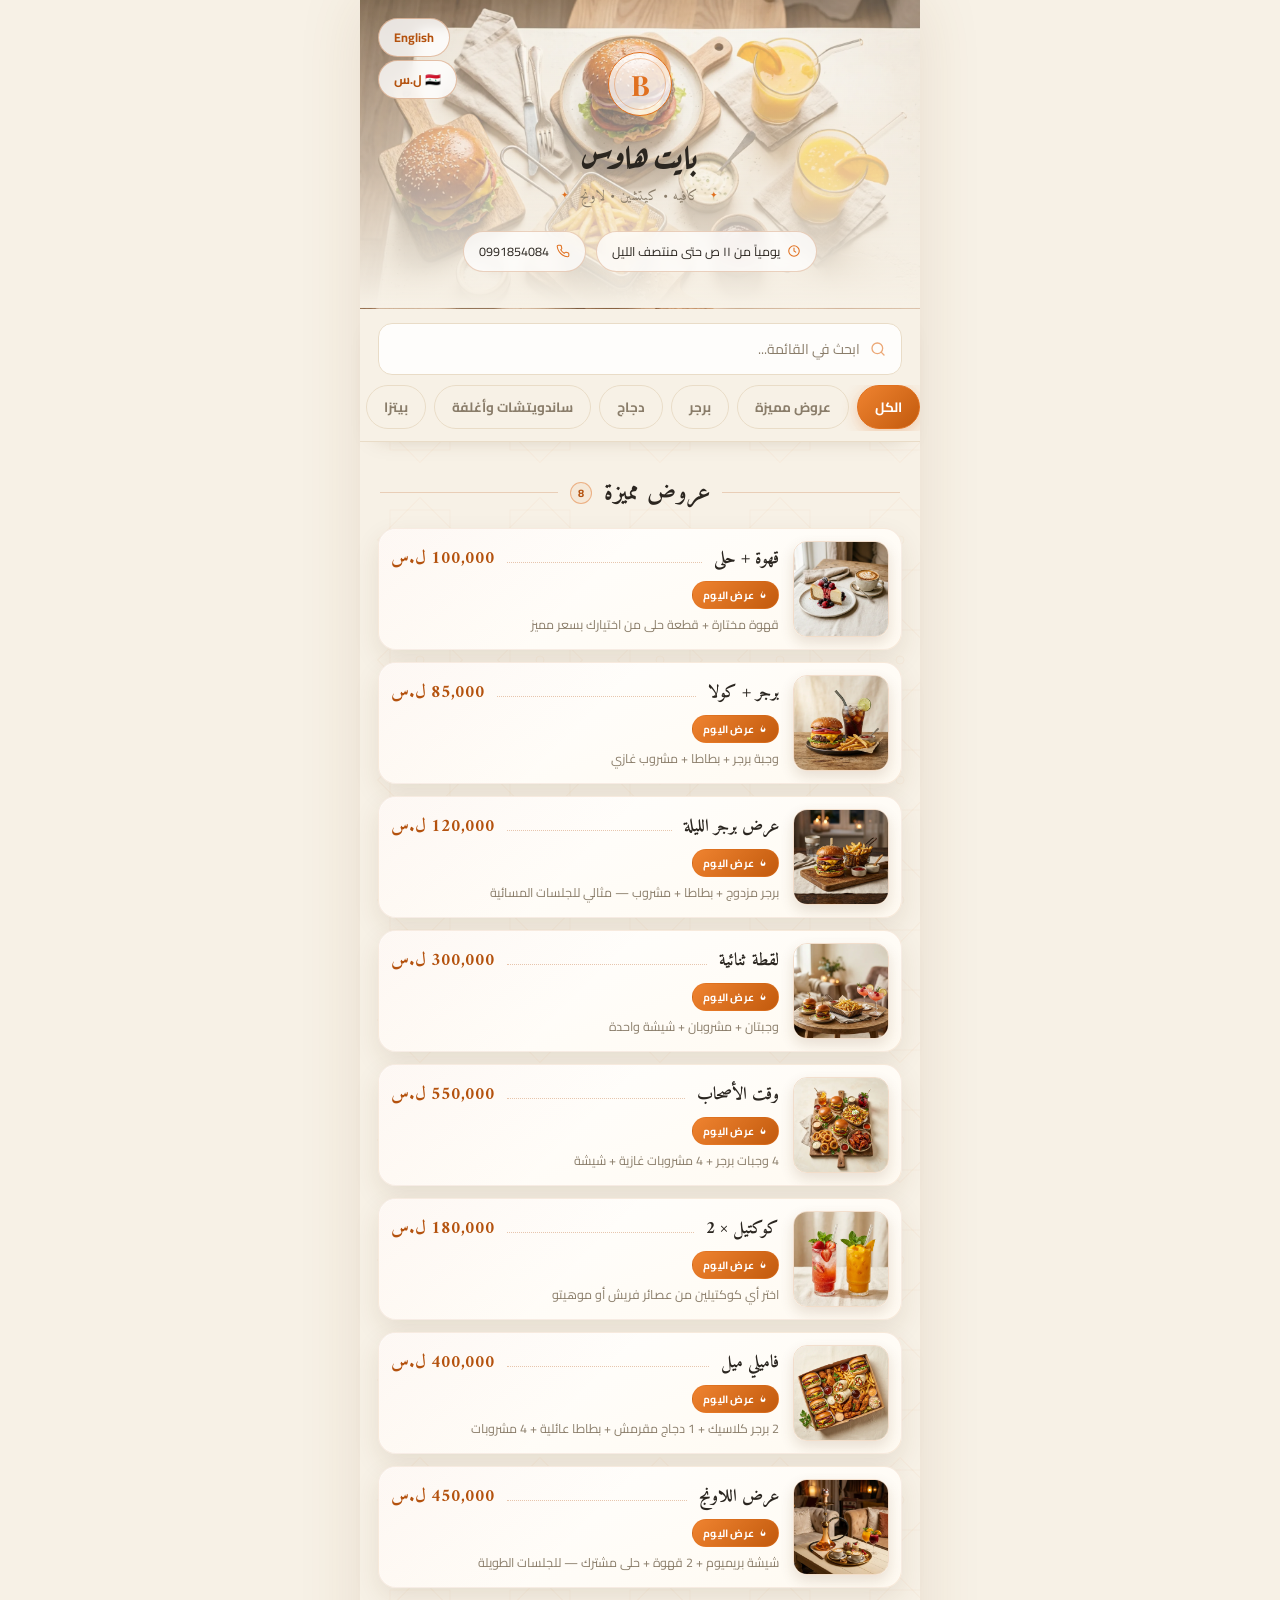
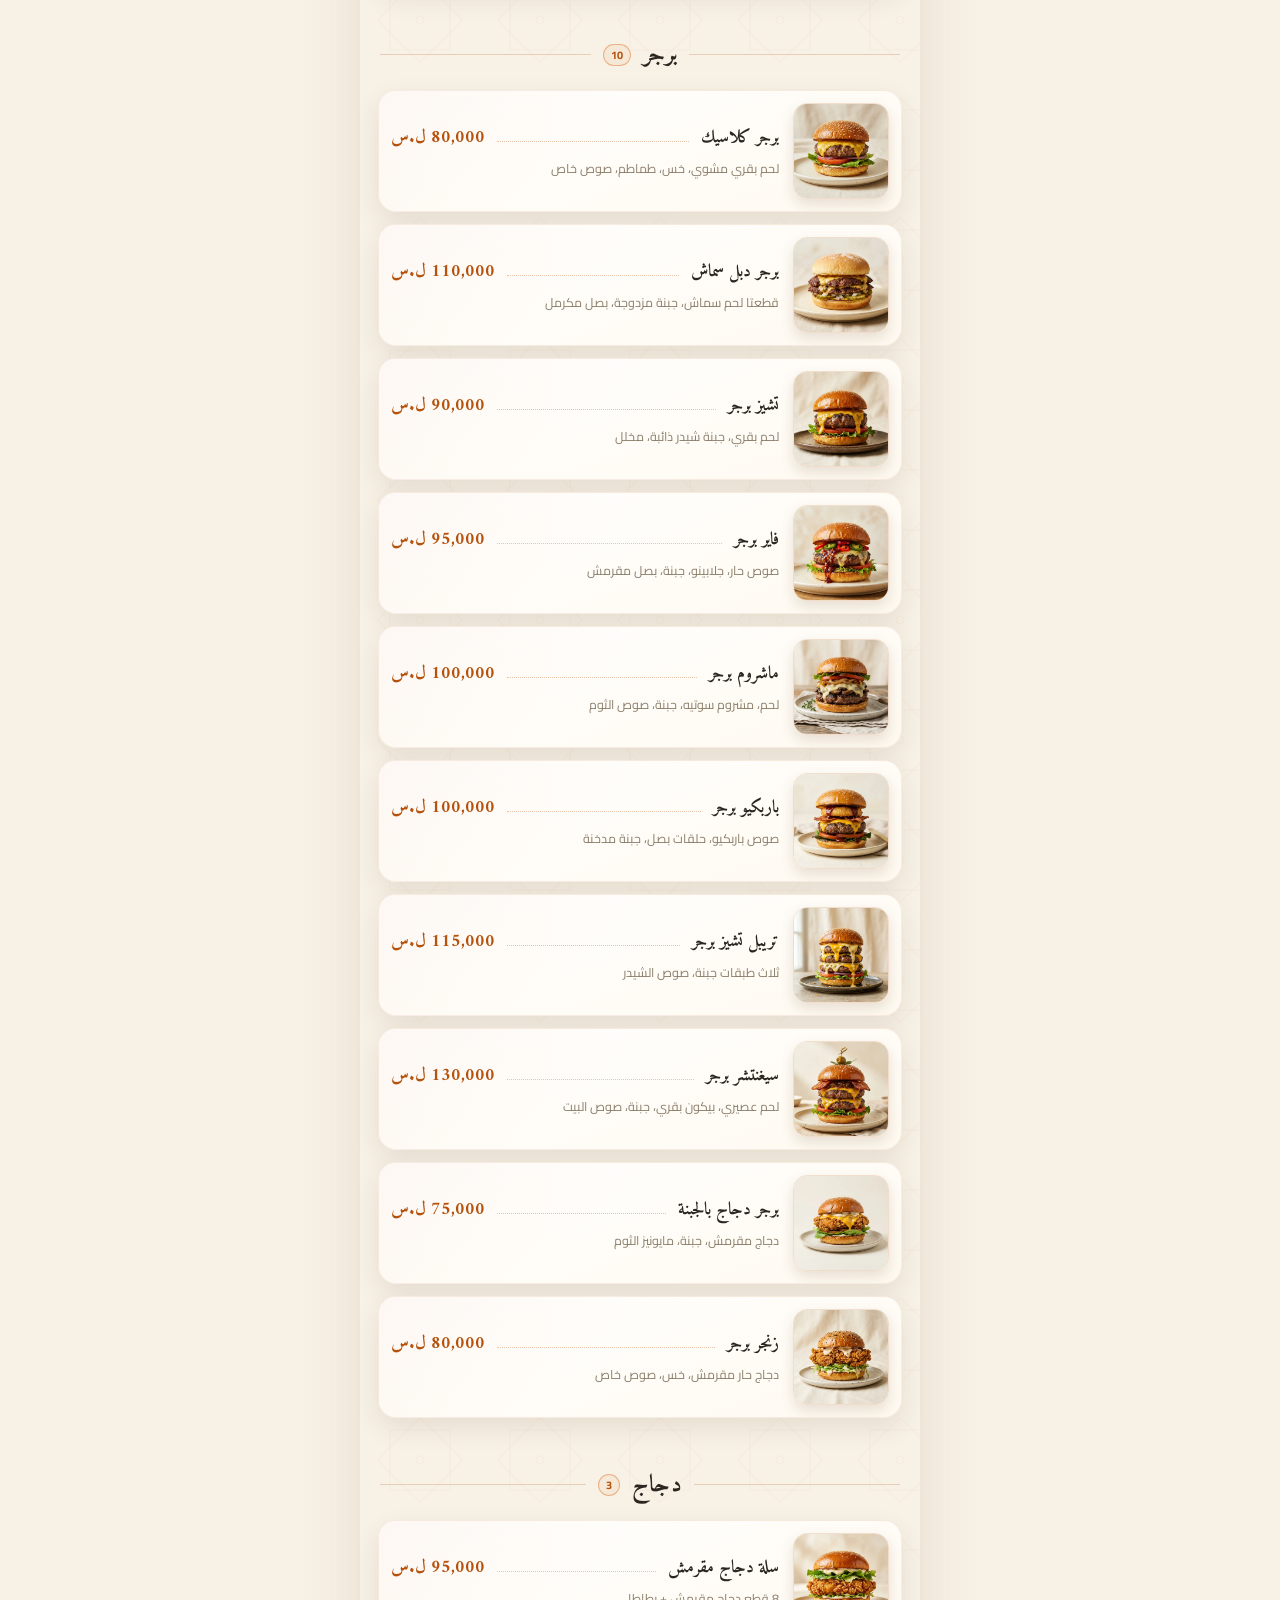
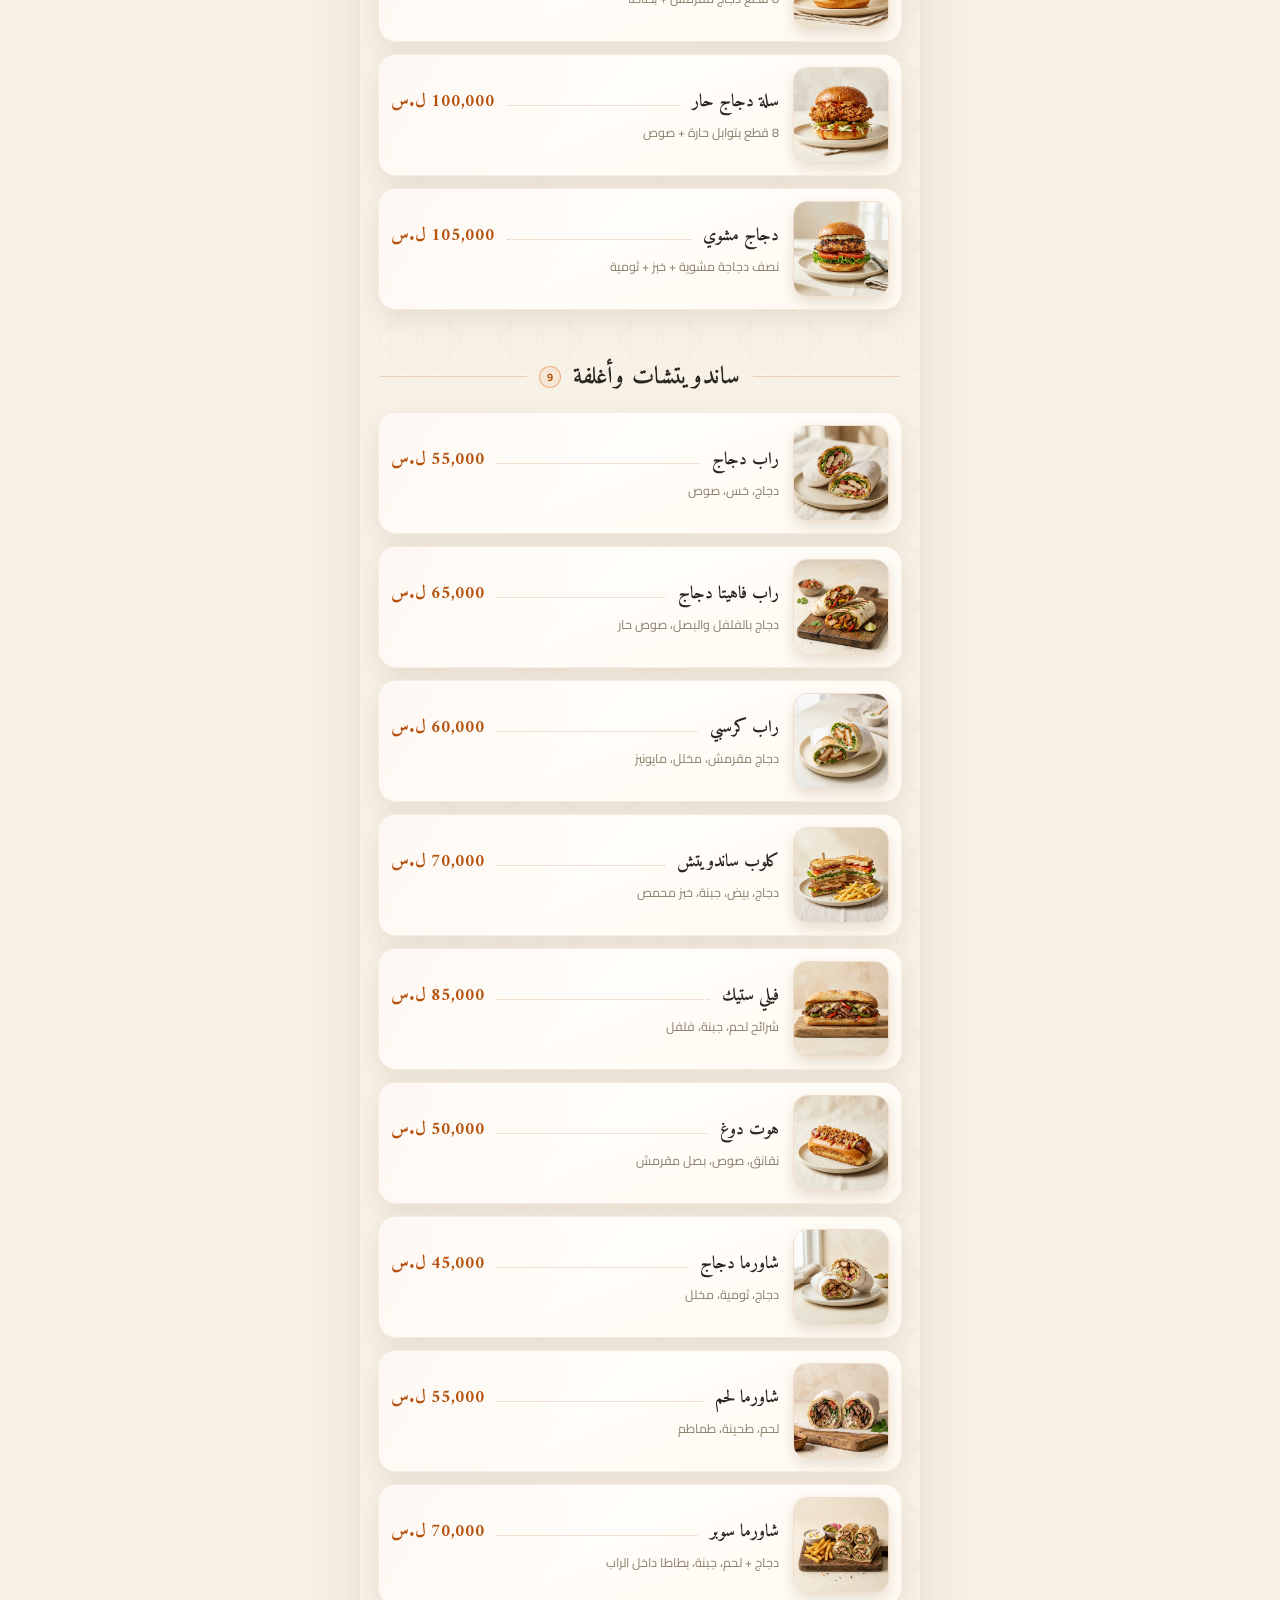
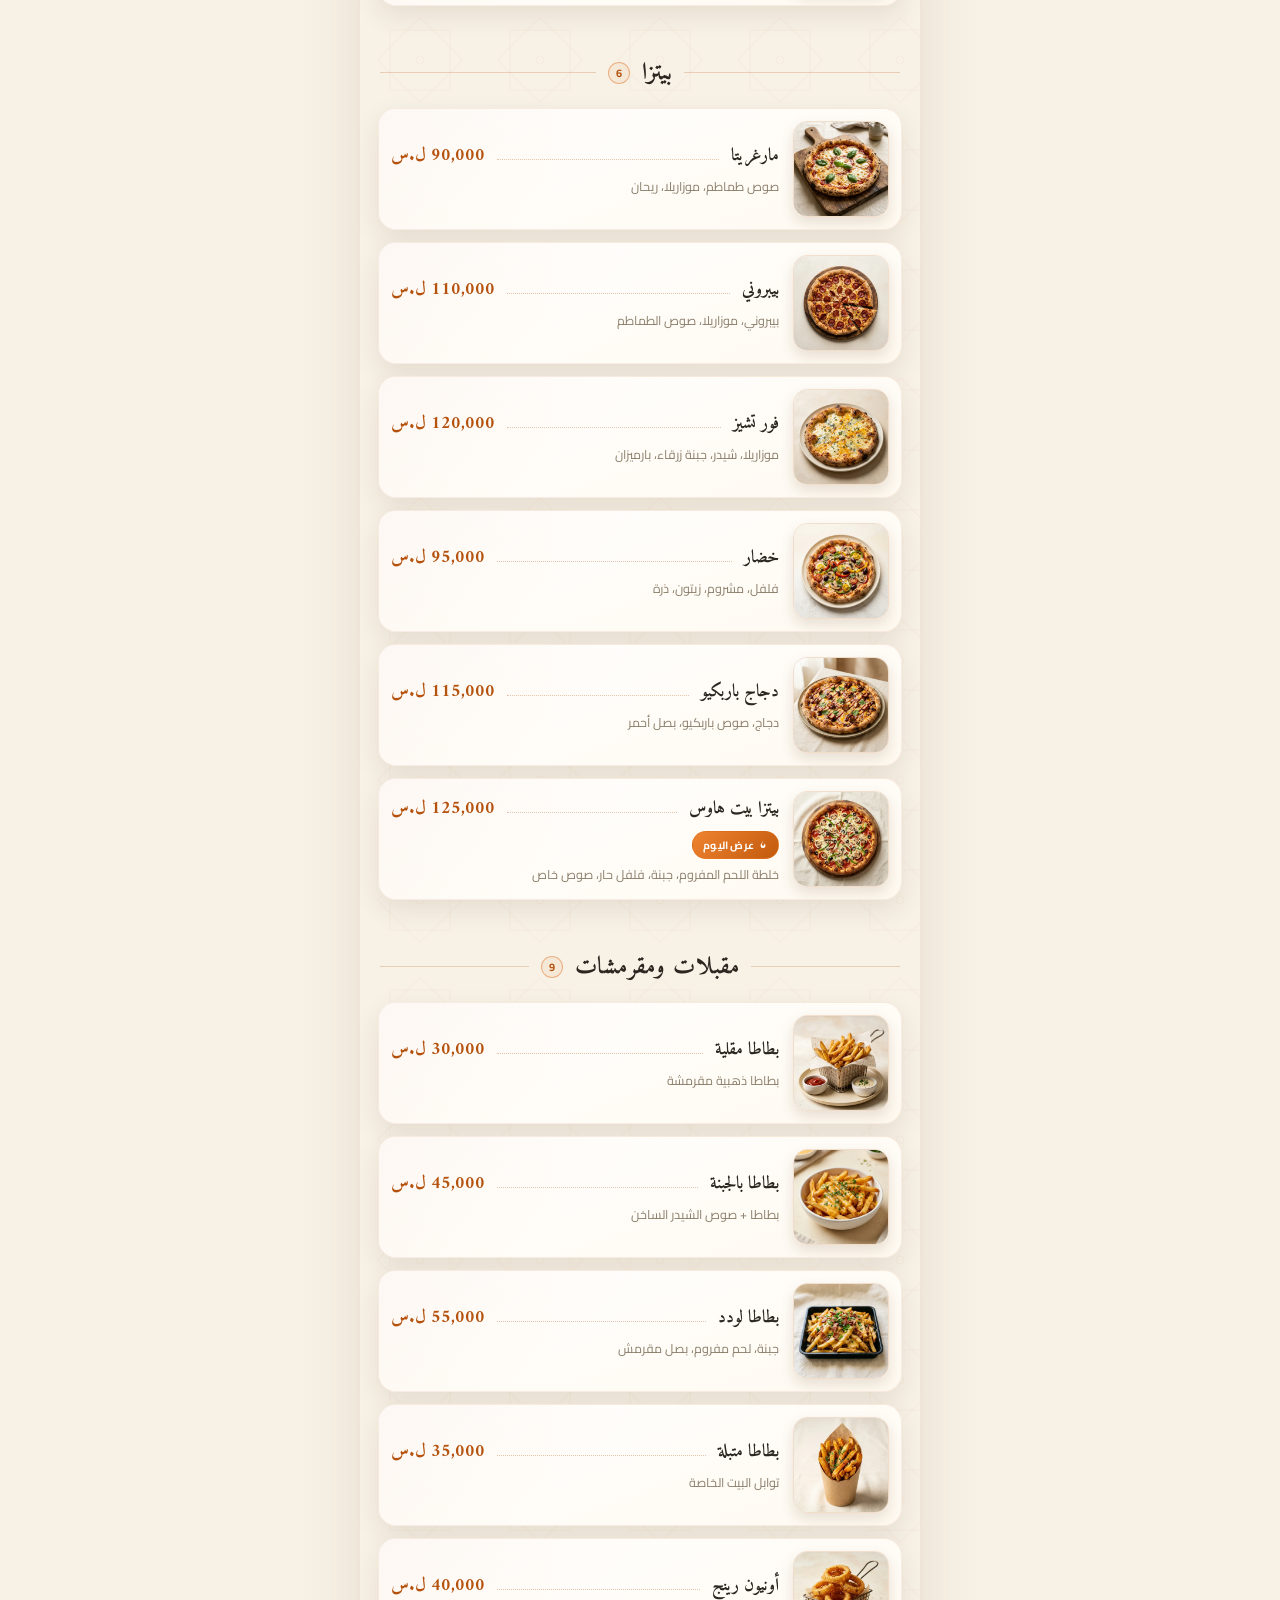
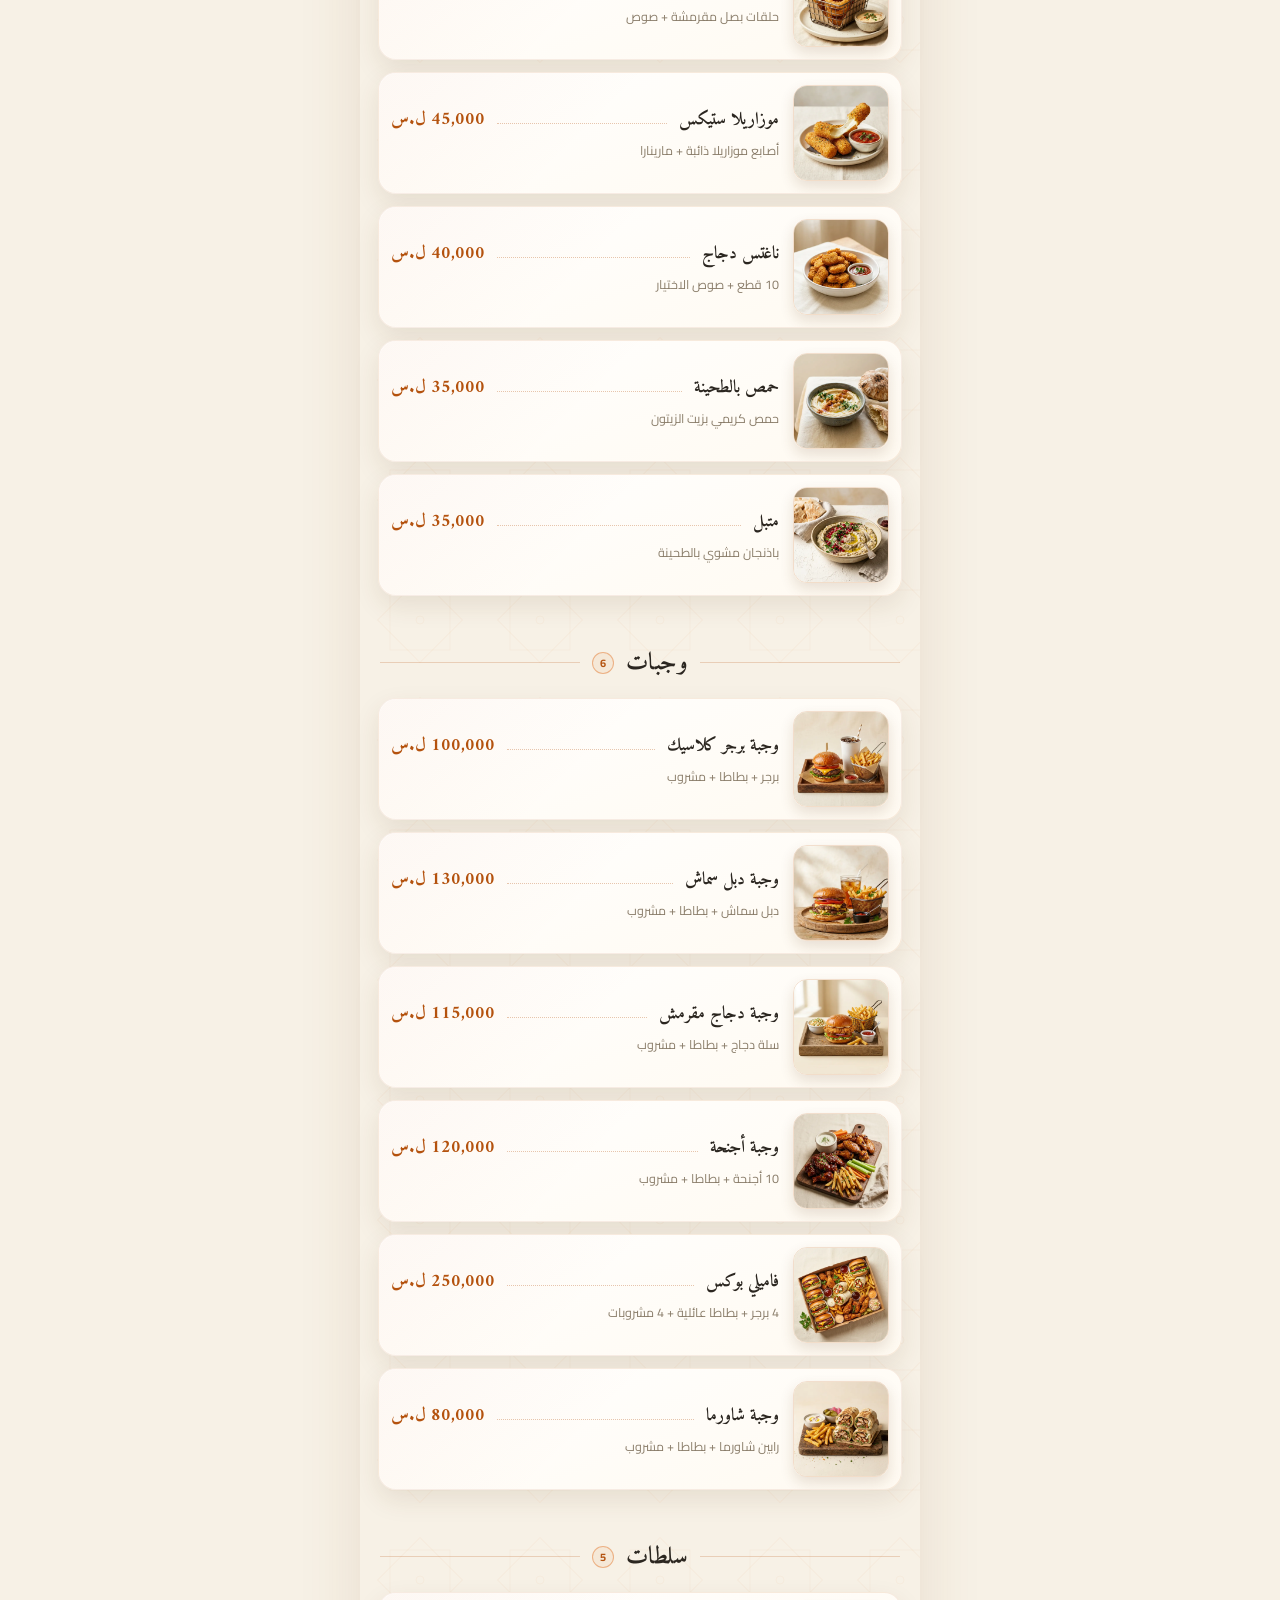
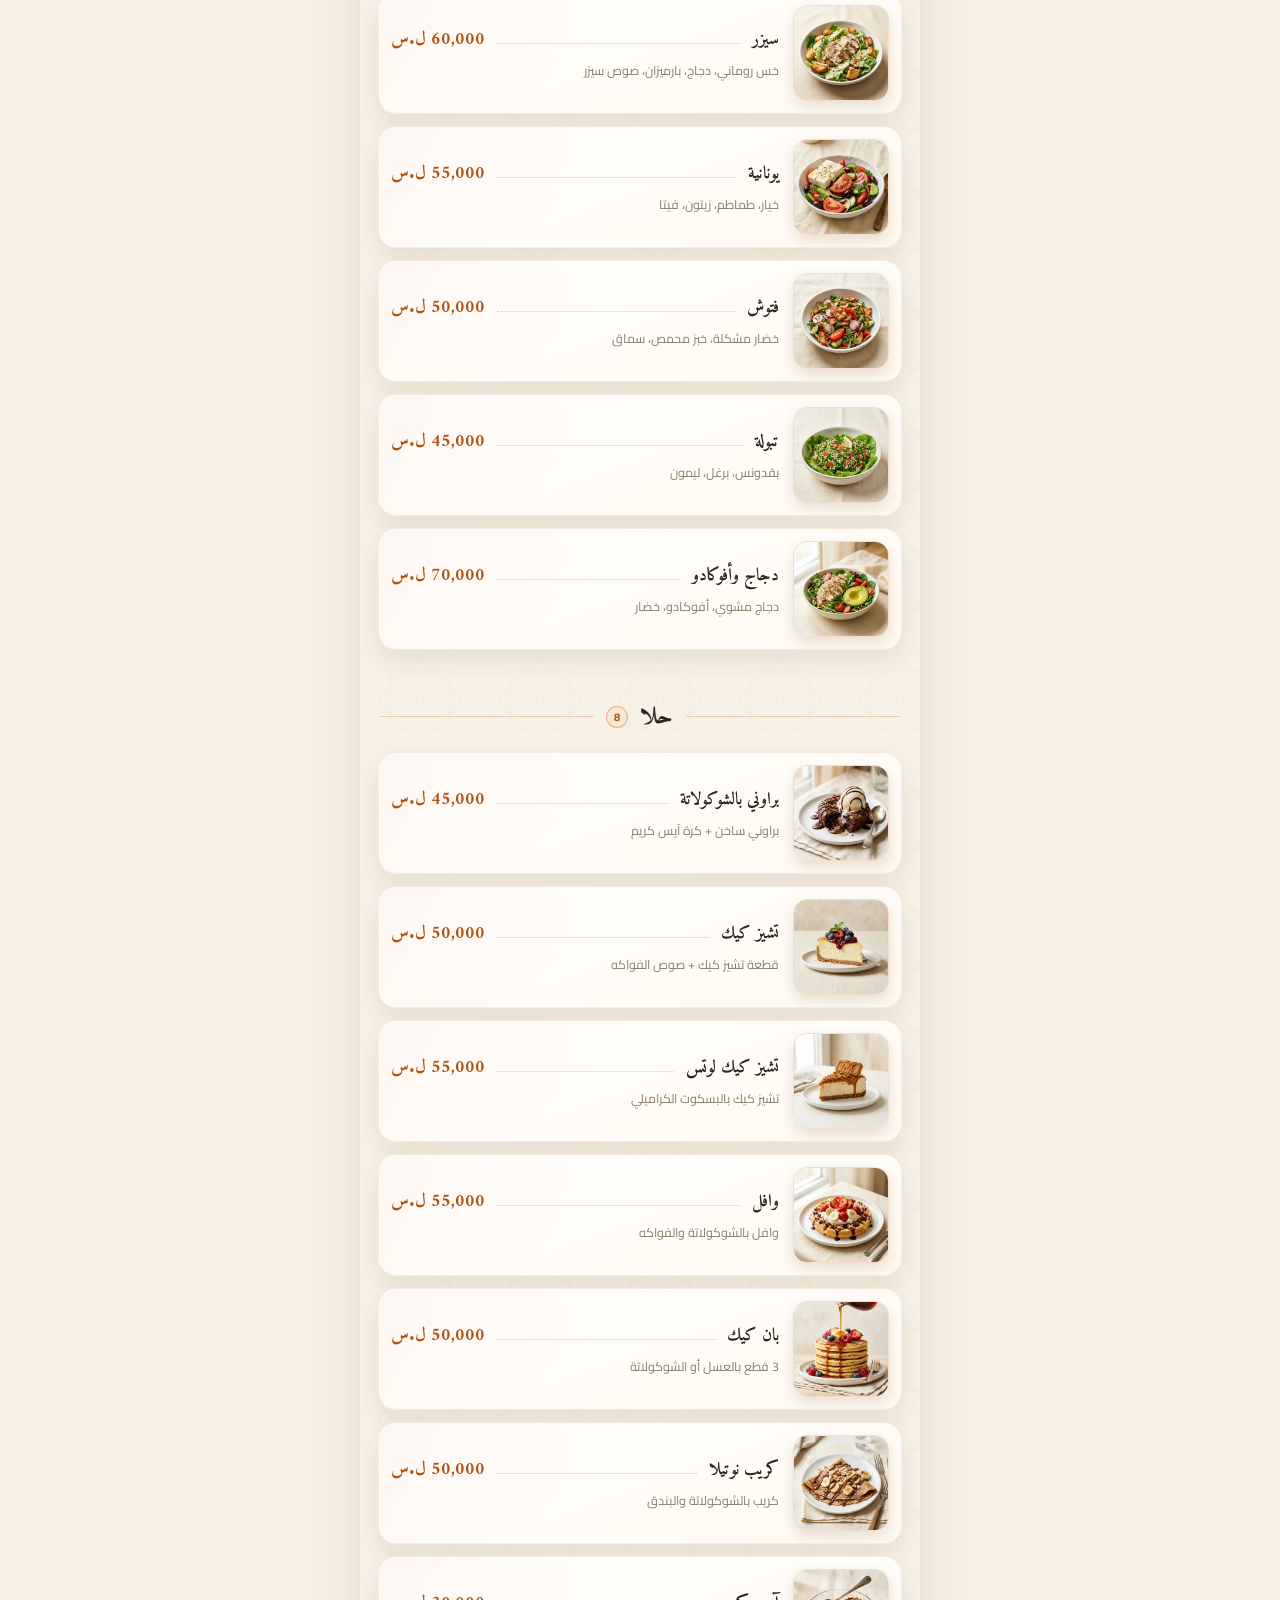
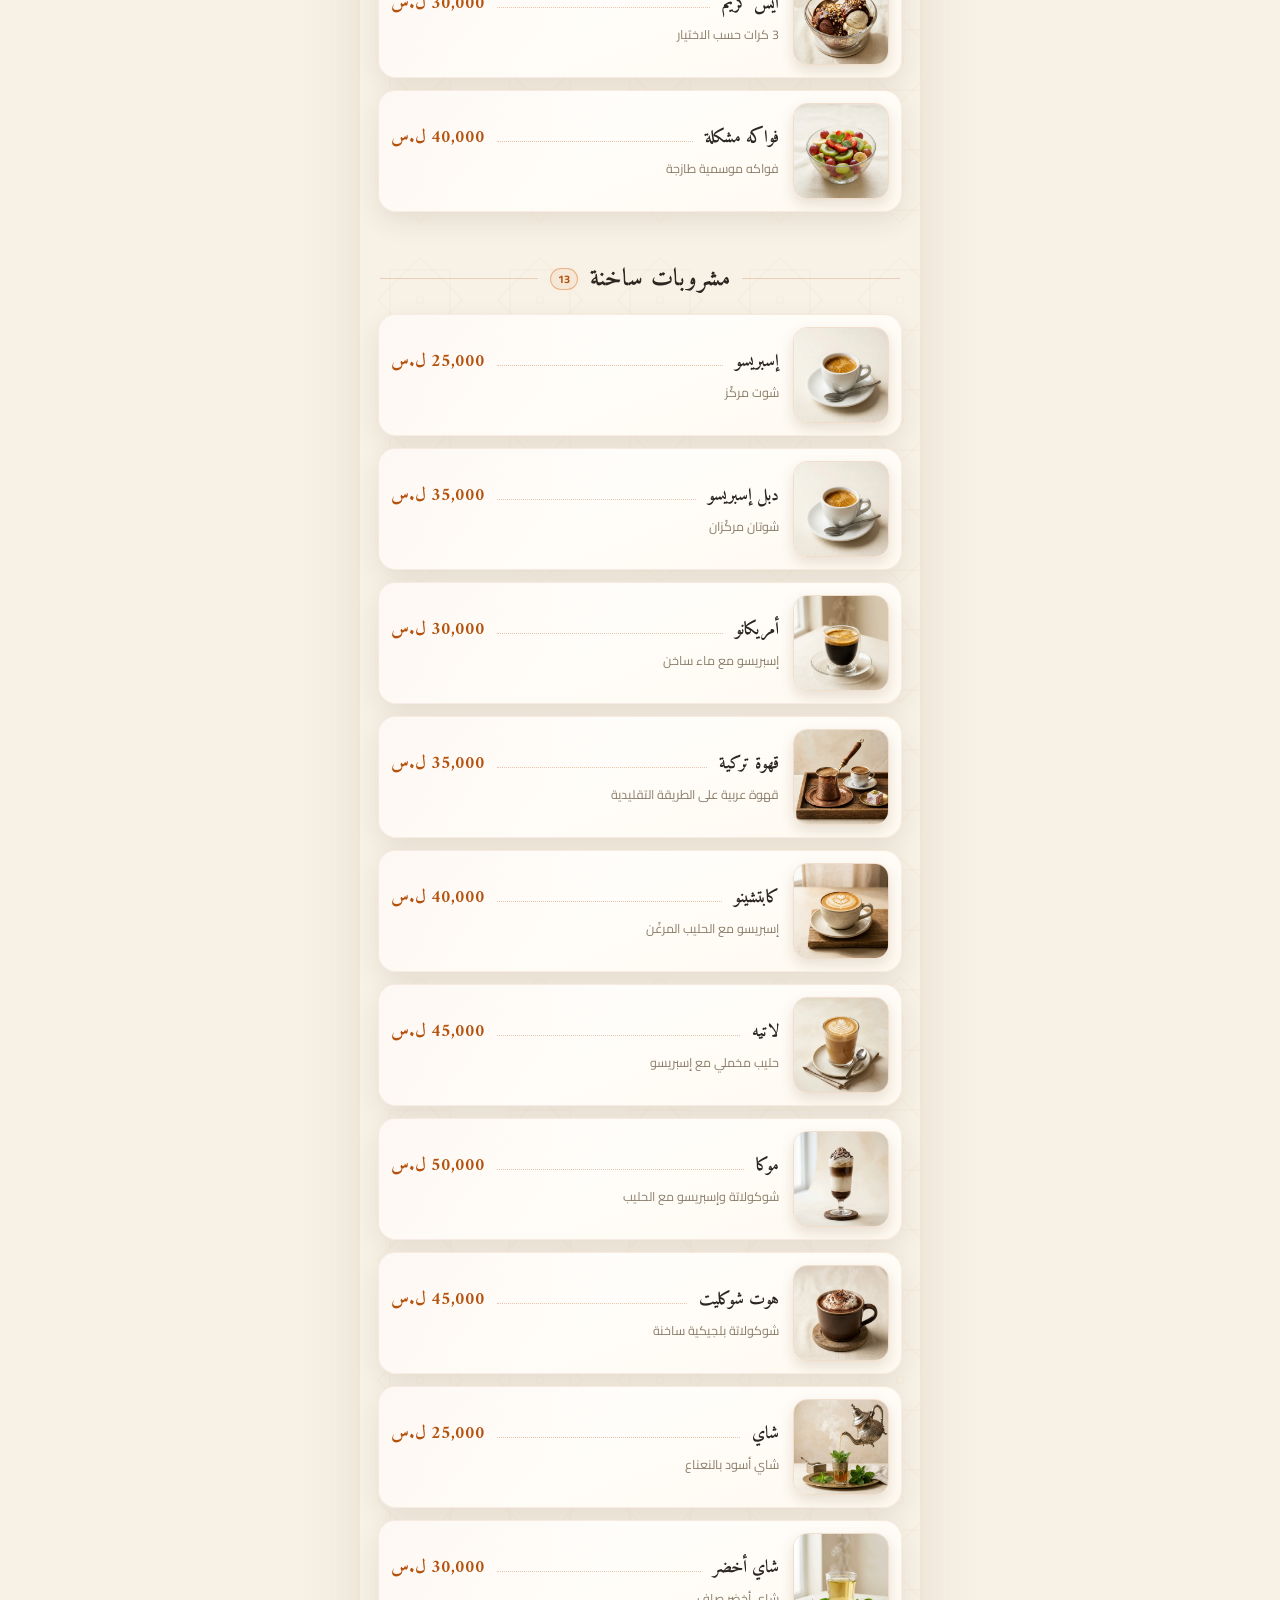
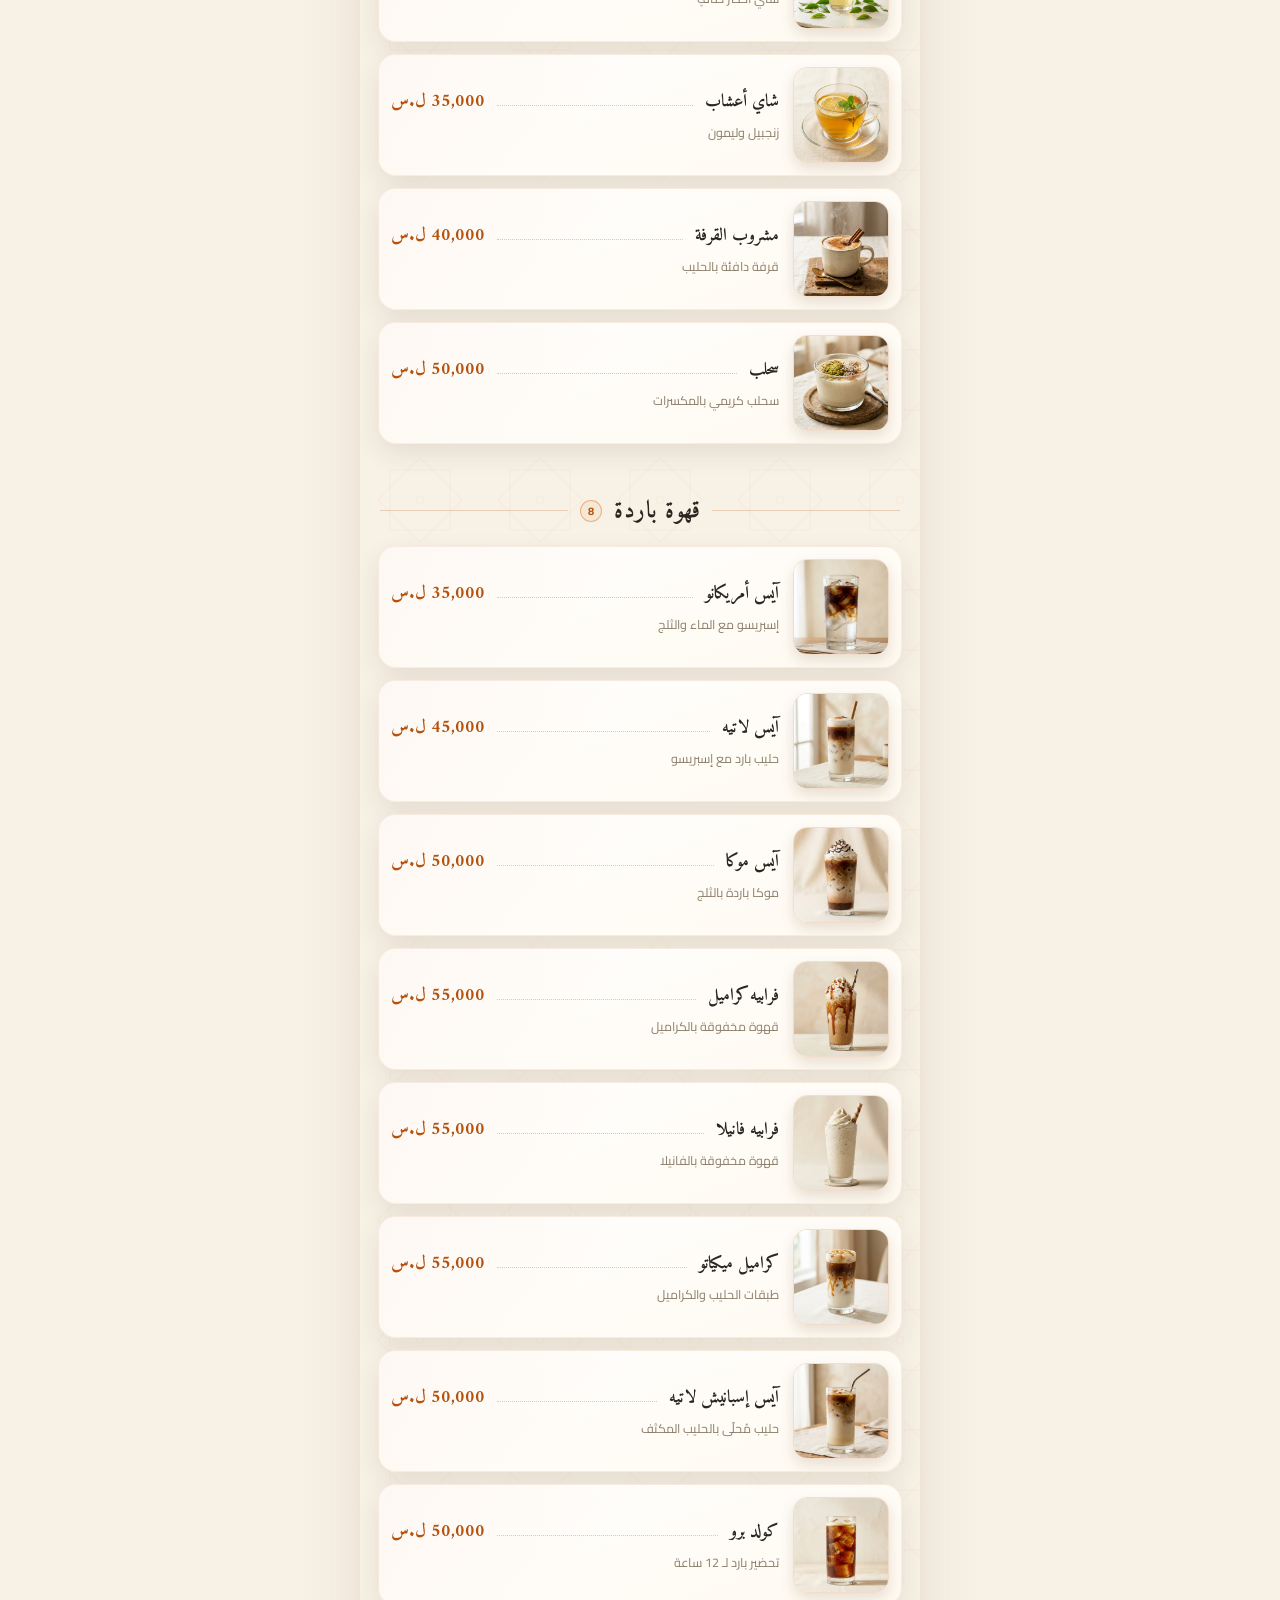
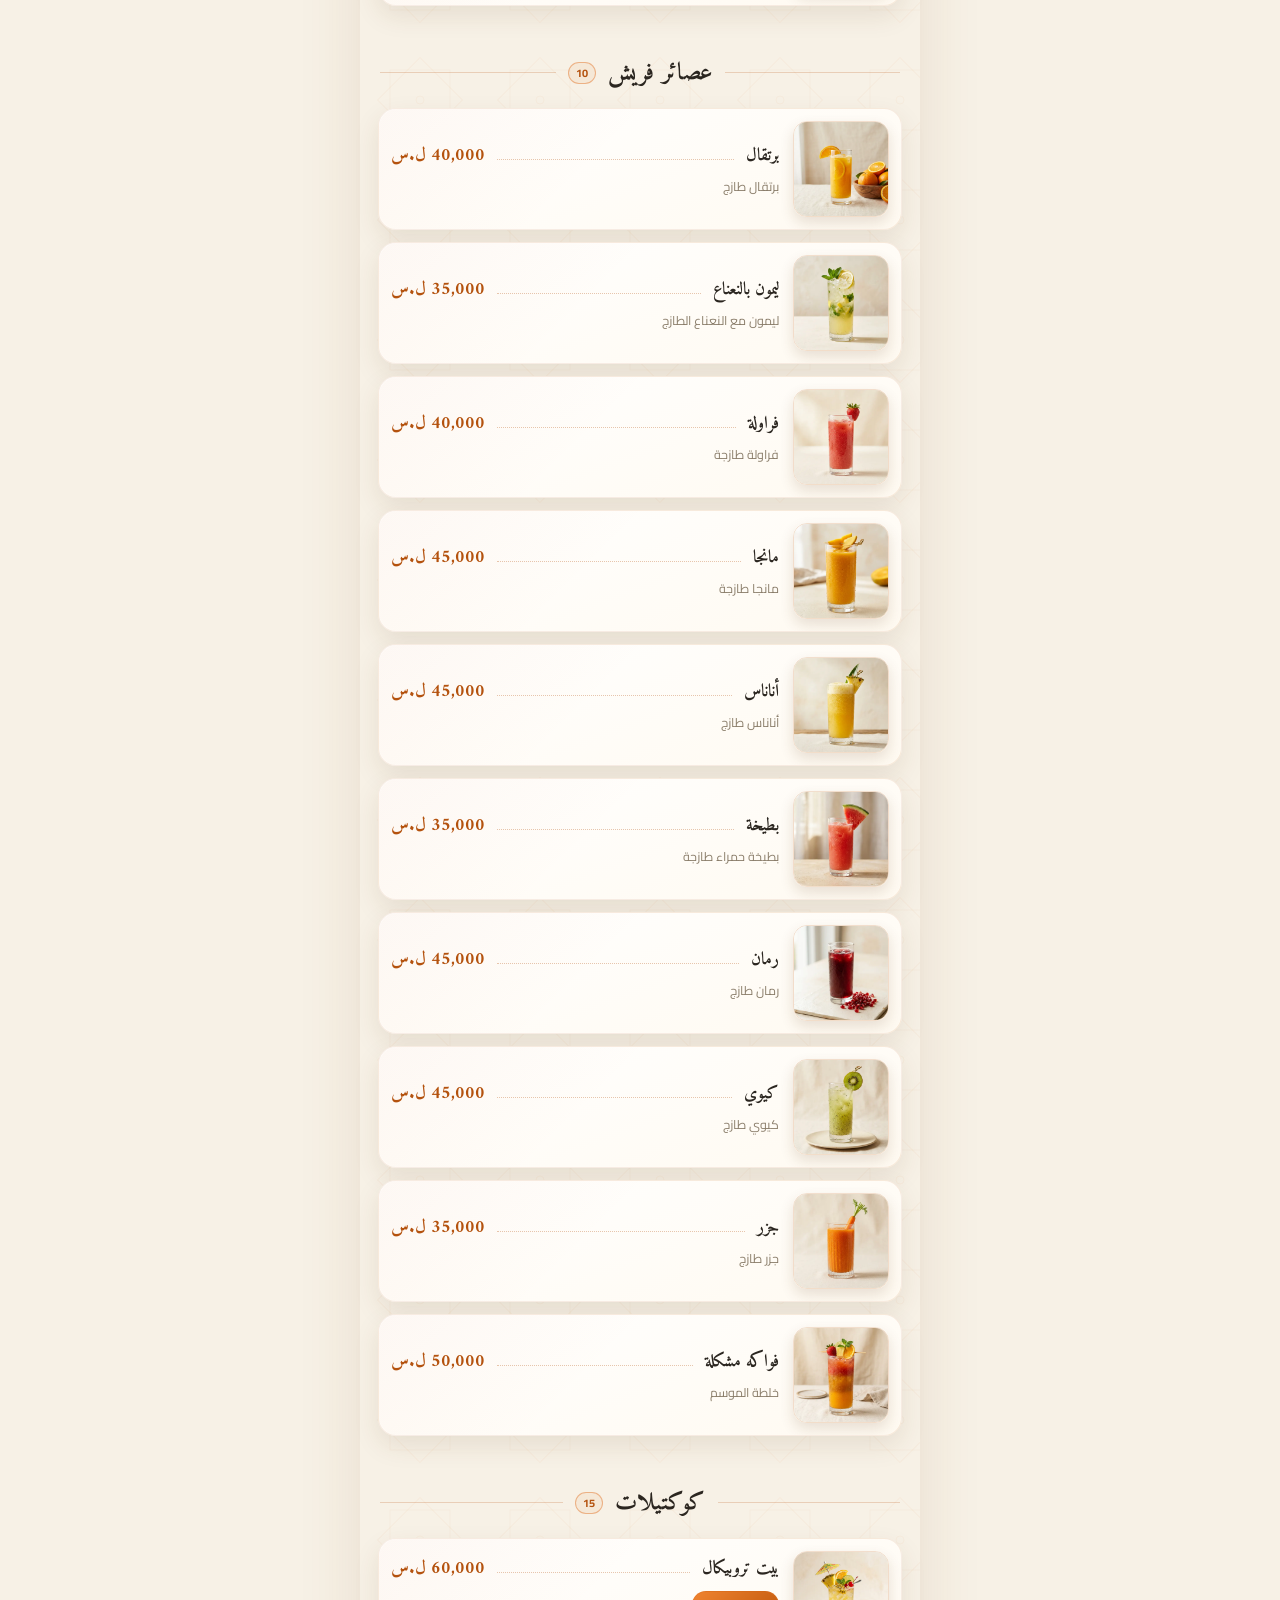
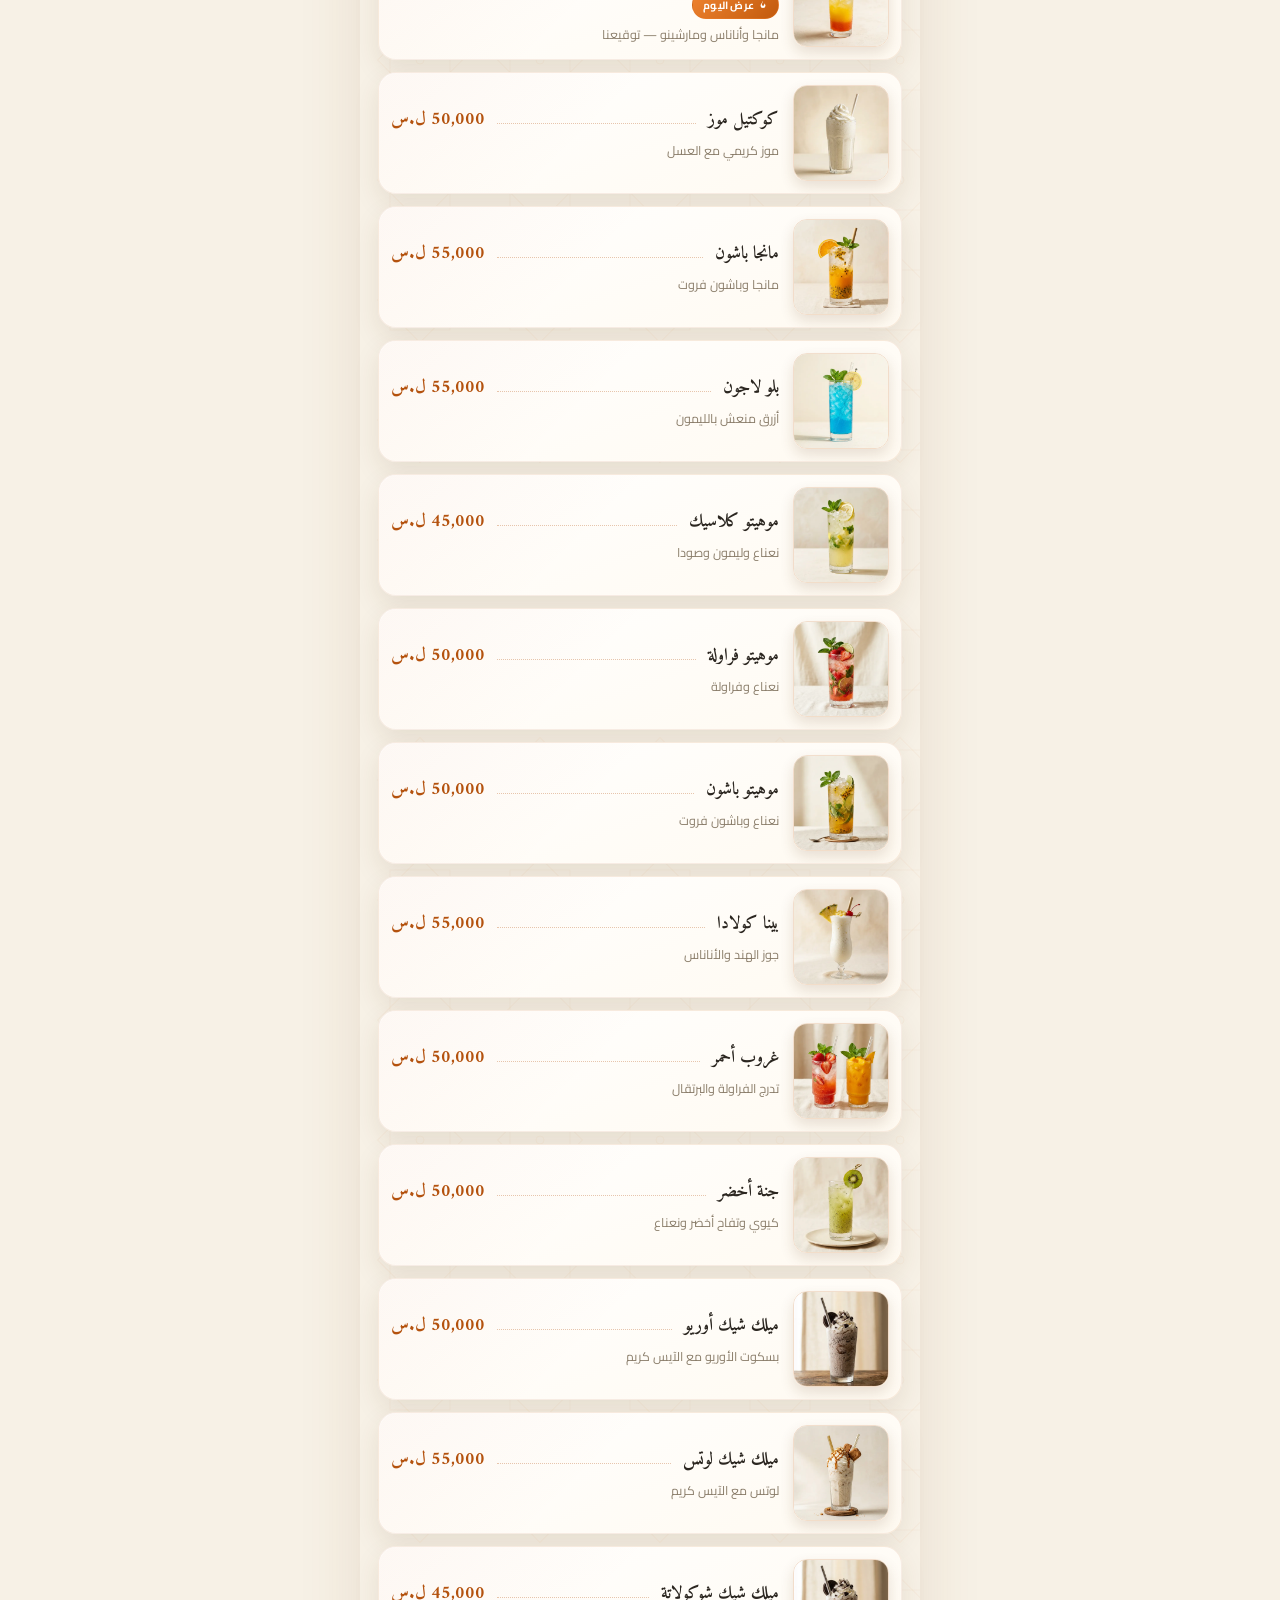
==== bite-house-menu/index.html @ b15af2c9 "Rename menu path to bite-house-menu with 404 fallback and new QR pattern - zaatar-menu/ -> bite-hous" ====
<!DOCTYPE html>
<html lang="ar" dir="rtl" id="htmlRoot">
<head>
<meta charset="UTF-8">
<meta name="viewport" content="width=device-width, initial-scale=1.0">
<title>BITE HOUSE — القائمة الرقمية | Digital Menu</title>
<meta name="description" content="قائمة بايت هاوس الرقمية — كافيه • كيتشين • لاونج، حمص، سوريا">
<meta name="theme-color" content="#f7f1e6">
<link rel="preconnect" href="https://fonts.googleapis.com">
<link rel="preconnect" href="https://fonts.gstatic.com" crossorigin>
<link href="https://fonts.googleapis.com/css2?family=Amiri:ital,wght@0,400;0,700;1,400&family=Aref+Ruqaa:wght@400;700&family=Cairo:wght@400;600;700&family=Playfair+Display:ital,wght@0,500;0,700;1,500&display=swap" rel="stylesheet">
<style>
  :root{
    --bg:#f7f1e6;
    --paper:#ffffff;
    --paper-2:#fffaf1;
    --ink:#2b2620;
    --ink-soft:#8a7d6a;
    --accent:#e0701f;
    --accent-deep:#b4520e;
    --accent-soft:#f9e3cf;
    --line:#e9dcc7;
    --radius:18px;
    --shadow: 0 10px 26px rgba(90,60,20,0.10);
  }
  *{box-sizing:border-box; -webkit-tap-highlight-color:transparent;}
  html,body{margin:0;padding:0;background:var(--bg);color:var(--ink);}
  ::selection{background:rgba(224,112,31,0.25);}
  body{
    font-family:'Cairo',sans-serif;
    -webkit-font-smoothing:antialiased;
    padding-bottom:48px;
    max-width:560px;
    margin:0 auto;
    min-height:100vh;
    box-shadow:0 0 60px rgba(120,80,30,0.12);
    position:relative;
    background-image:url("data:image/svg+xml,%3Csvg xmlns='http://www.w3.org/2000/svg' width='120' height='120'%3E%3Cg fill='none' stroke='%23e0701f' stroke-opacity='0.045'%3E%3Crect x='30' y='30' width='60' height='60'/%3E%3Crect x='30' y='30' width='60' height='60' transform='rotate(45 60 60)'/%3E%3Ccircle cx='60' cy='60' r='4'/%3E%3C/g%3E%3C/svg%3E");
  }

  /* ============ HERO ============ */
  .hero{
    position:relative;
    background-image:
      linear-gradient(180deg, rgba(247,241,230,0.30) 0%, rgba(247,241,230,0.62) 55%, var(--bg) 100%),
      url('img/hero-feast.webp');
    background-size:cover;
    background-position:center;
    color:var(--ink);
    padding:52px 22px 36px;
    border-bottom:1px solid rgba(180,82,14,0.18);
  }
  .hero-brand{
    text-align:center;
    animation:fadeUp 0.7s 0.05s cubic-bezier(0.2,0.7,0.3,1) both;
  }
  .hero-mark{
    display:inline-grid;
    place-items:center;
    width:64px;height:64px;
    border-radius:50%;
    border:1.5px solid var(--accent);
    font-family:'Playfair Display','Amiri',serif;
    font-size:28px;
    font-weight:700;
    color:var(--accent);
    margin-bottom:14px;
    position:relative;
    background:rgba(255,255,255,0.72);
  }
  .hero-mark::before{
    content:'';
    position:absolute;
    inset:5px;
    border:1px solid rgba(224,112,31,0.35);
    border-radius:50%;
  }
  .brand-name{
    font-family:'Aref Ruqaa','Amiri',serif;
    font-size:34px;
    font-weight:700;
    letter-spacing:0.5px;
    line-height:1.35;
    margin:0;
    color:var(--ink);
  }
  .brand-tagline{
    font-family:'Amiri',serif;
    font-style:italic;
    font-size:14.5px;
    color:var(--ink-soft);
    margin:8px 0 0;
    letter-spacing:0.3px;
  }
  .brand-tagline::before,
  .brand-tagline::after{
    content:'✦';
    font-size:9px;
    font-style:normal;
    color:var(--accent);
    vertical-align:2px;
    margin:0 10px;
  }
  .meta-row{
    display:flex;
    justify-content:center;
    gap:10px;
    margin-top:22px;
    font-size:12.5px;
    flex-wrap:wrap;
    animation:fadeUp 0.7s 0.16s cubic-bezier(0.2,0.7,0.3,1) both;
  }
  .meta-pill{
    display:flex;
    align-items:center;
    gap:7px;
    background:rgba(255,255,255,0.75);
    border:1px solid rgba(180,82,14,0.25);
    padding:8px 15px;
    border-radius:999px;
    color:var(--ink);
    backdrop-filter:blur(6px);
    -webkit-backdrop-filter:blur(6px);
  }
  .meta-pill svg{width:14px;height:14px;color:var(--accent);flex:0 0 auto;}
  .meta-pill a{ color:var(--ink); text-decoration:none; }
  .lang-toggle,
  .currency-toggle{
    position:absolute;
    z-index:30;
    inset-inline-end:18px;
    background:rgba(255,255,255,0.8);
    border:1px solid rgba(180,82,14,0.35);
    color:var(--accent-deep);
    border-radius:999px;
    padding:7px 15px;
    font-size:12.5px;
    font-weight:700;
    cursor:pointer;
    backdrop-filter:blur(6px);
    -webkit-backdrop-filter:blur(6px);
    white-space:nowrap;
    font-family:inherit;
  }
  .lang-toggle{ top:18px; }
  .currency-toggle{ top:60px; }
  .lang-toggle:active,
  .currency-toggle:active{ transform:scale(0.95); }

  /* ============ TABS + SEARCH ============ */
  .tabs-wrap{
    position:sticky;
    top:0;
    z-index:20;
    background:rgba(247,241,230,0.92);
    backdrop-filter:blur(12px);
    -webkit-backdrop-filter:blur(12px);
    padding:12px 0 10px;
    border-bottom:1px solid var(--line);
    box-shadow:0 10px 22px -18px rgba(90,60,20,0.35);
  }
  .search-wrap{ padding:2px 18px 10px; }
  .search-box{
    display:flex;
    align-items:center;
    gap:8px;
    background:rgba(255,255,255,0.85);
    border:1px solid var(--line);
    border-radius:14px;
    padding:11px 15px;
    transition:border-color 0.2s ease, box-shadow 0.2s ease;
  }
  .search-box:focus-within{
    border-color:rgba(224,112,31,0.55);
    box-shadow:0 0 0 3px rgba(224,112,31,0.12);
  }
  .search-box input{
    border:none;
    outline:none;
    background:transparent;
    font-size:14px;
    width:100%;
    font-family:inherit;
    color:var(--ink);
  }
  .search-box input::placeholder{ color:var(--ink-soft); }
  .search-box svg{ flex:0 0 auto; opacity:0.6; color:var(--accent); }

  .tabs{
    display:flex;
    gap:8px;
    overflow-x:auto;
    padding:0 18px 2px;
    scrollbar-width:none;
    scroll-snap-type:x proximity;
  }
  .tabs::-webkit-scrollbar{display:none;}
  .tab{
    flex:0 0 auto;
    scroll-snap-align:start;
    padding:8px 17px;
    border-radius:999px;
    background:transparent;
    border:1px solid var(--line);
    font-size:13.5px;
    font-weight:700;
    color:var(--ink-soft);
    cursor:pointer;
    white-space:nowrap;
    transition:all 0.18s ease;
  }
  .tab:hover{ border-color:rgba(224,112,31,0.45); color:var(--ink); }
  .tab.active{
    background:linear-gradient(135deg, #ef8330, #c25a0d);
    border-color:var(--accent);
    color:#fff;
    box-shadow:0 4px 16px rgba(224,112,31,0.32);
  }

  /* ============ MENU ============ */
  .category-section{ padding:6px 18px 4px; scroll-margin-top:150px; }
  .cat-head{
    display:flex;
    align-items:center;
    gap:12px;
    margin:24px 2px 14px;
  }
  .orn{
    flex:1;
    height:1px;
    background:rgba(180,82,14,0.22);
  }
  .category-title{
    font-family:'Amiri',serif;
    font-size:24px;
    font-weight:700;
    letter-spacing:0.5px;
    margin:0;
    color:var(--ink);
    white-space:nowrap;
  }
  .count-chip{
    min-width:22px;
    height:22px;
    padding:0 7px;
    display:grid;
    place-items:center;
    border:1px solid rgba(224,112,31,0.45);
    border-radius:999px;
    font-size:11px;
    font-weight:700;
    color:var(--accent-deep);
    background:rgba(224,112,31,0.07);
  }

  .item-card{
    display:flex;
    gap:14px;
    background:linear-gradient(160deg, var(--paper), var(--paper-2));
    border-radius:var(--radius);
    padding:12px;
    margin:12px 0;
    box-shadow:var(--shadow);
    align-items:center;
    border:1px solid rgba(180,82,14,0.10);
    position:relative;
    overflow:hidden;
    transition:transform 0.25s ease, border-color 0.25s ease, box-shadow 0.25s ease;
    animation:cardIn 0.5s cubic-bezier(0.2,0.7,0.3,1) both;
    animation-delay:calc(var(--i, 0) * 50ms);
  }
  .item-card::before{
    content:'';
    position:absolute;
    inset:0;
    border-radius:inherit;
    background:linear-gradient(135deg, rgba(224,112,31,0.05), transparent 42%);
    pointer-events:none;
  }
  @media (hover:hover){
    .item-card:hover{
      transform:translateY(-3px);
      border-color:rgba(224,112,31,0.38);
      box-shadow:0 18px 34px rgba(90,60,20,0.16);
    }
  }
  .item-img{
    width:96px;
    height:96px;
    border-radius:14px;
    object-fit:cover;
    flex:0 0 auto;
    border:1px solid rgba(180,82,14,0.18);
    box-shadow:0 6px 14px rgba(90,60,20,0.14);
  }
  .item-body{ flex:1; min-width:0; position:relative; }
  .item-top{
    display:flex;
    align-items:baseline;
    gap:8px;
  }
  .item-name{
    font-family:'Amiri',serif;
    font-size:17.5px;
    font-weight:700;
    margin:0;
    line-height:1.4;
    color:var(--ink);
    flex:0 1 auto;
  }
  .leader{
    flex:1;
    min-width:14px;
    border-bottom:1.5px dotted rgba(180,82,14,0.32);
    margin:0 4px;
  }
  .item-price{
    font-family:'Amiri',serif;
    font-size:18px;
    font-weight:700;
    color:var(--accent-deep);
    white-space:nowrap;
    flex:0 0 auto;
  }
  .badge{
    display:inline-flex;
    align-items:center;
    gap:4px;
    font-size:10.5px;
    font-weight:700;
    padding:3px 10px;
    border-radius:999px;
    margin-top:7px;
    letter-spacing:0.2px;
  }
  .badge svg{width:10px;height:10px;}
  .popular-badge{
    color:var(--accent-deep);
    border:1px solid rgba(224,112,31,0.5);
    background:rgba(224,112,31,0.07);
  }
  .offer-badge{
    color:#fff;
    background:linear-gradient(135deg, #ef8330, #c25a0d);
    border:1px solid rgba(224,112,31,0.4);
  }
  .item-desc{
    font-size:12.5px;
    color:var(--ink-soft);
    margin:6px 0 0;
    line-height:1.6;
  }

  .empty-state{
    text-align:center;
    padding:60px 20px;
    color:var(--ink-soft);
  }
  .empty-state svg{width:42px;height:42px;color:var(--accent);opacity:0.7;}
  .empty-state p{margin:12px 0 0;font-size:14px;}

  .footer{
    text-align:center;
    padding:34px 20px 14px;
    color:var(--ink-soft);
    font-size:12.5px;
    border-top:1px solid var(--line);
    margin-top:26px;
  }
  .footer-orn{ color:var(--accent); font-size:11px; letter-spacing:8px; margin-bottom:12px; }
  .footer strong{
    color:var(--ink);
    font-family:'Amiri',serif;
    font-size:20px;
    font-weight:700;
    display:block;
    margin-bottom:8px;
  }
  .footer-lines span{ margin:0 4px; }
  .footer-lines .dot{ color:var(--accent); }
  .footer .qr-note{ margin-top:12px; opacity:0.65; font-size:11px; letter-spacing:0.4px; }

  html[dir="ltr"] body{ font-family:'Inter','Cairo',sans-serif; }
  html[dir="ltr"] .brand-name{ font-family:'Playfair Display','Amiri',serif; }
  html[dir="ltr"] .brand-tagline{ font-family:'Playfair Display',serif; }
  html[dir="ltr"] .category-title,
  html[dir="ltr"] .item-name,
  html[dir="ltr"] .item-price,
  html[dir="ltr"] .footer strong{ font-family:'Playfair Display','Amiri',serif; }

  @keyframes fadeUp{
    from{ opacity:0; transform:translateY(14px); }
    to{ opacity:1; transform:none; }
  }
  @keyframes cardIn{
    from{ opacity:0; transform:translateY(16px); }
    to{ opacity:1; transform:none; }
  }
  @media (prefers-reduced-motion:reduce){
    *,*::before,*::after{ animation:none !important; transition:none !important; }
  }
</style>
</head>
<body>

<div class="hero">
  <button class="lang-toggle" id="langToggle" onclick="toggleLang()">English</button>
  <button class="currency-toggle" id="currencyToggle" onclick="toggleCurrency()">🇺🇸 USD</button>
  <div class="hero-brand">
    <div class="hero-mark">B</div>
    <h1 class="brand-name" id="brandName">بايت هاوس</h1>
    <p class="brand-tagline" id="brandTagline">كافيه • كيتشين • لاونج</p>
  </div>
  <div class="meta-row">
    <span class="meta-pill" id="hoursText"><svg viewBox="0 0 24 24" fill="none" stroke="currentColor" stroke-width="1.8" stroke-linecap="round"><circle cx="12" cy="12" r="9"/><path d="M12 7v5l3 2"/></svg><span>يومياً من ١١ ص حتى منتصف الليل</span></span>
    <span class="meta-pill"><svg viewBox="0 0 24 24" fill="none" stroke="currentColor" stroke-width="1.8" stroke-linecap="round" stroke-linejoin="round"><path d="M22 16.92v3a2 2 0 0 1-2.18 2 19.79 19.79 0 0 1-8.63-3.07 19.5 19.5 0 0 1-6-6 19.79 19.79 0 0 1-3.07-8.67A2 2 0 0 1 4.11 2h3a2 2 0 0 1 2 1.72c.127.96.361 1.903.7 2.81a2 2 0 0 1-.45 2.11L8.09 9.91a16 16 0 0 0 6 6l1.27-1.27a2 2 0 0 1 2.11-.45c.907.339 1.85.573 2.81.7A2 2 0 0 1 22 16.92z"/></svg><a href="tel:+9660991854084">0991854084</a></span>
  </div>
</div>

<div class="tabs-wrap">
  <div class="search-wrap">
    <div class="search-box">
      <svg width="16" height="16" viewBox="0 0 24 24" fill="none" stroke="currentColor" stroke-width="2" stroke-linecap="round"><circle cx="11" cy="11" r="8"/><path d="m21 21-4.3-4.3"/></svg>
      <input id="searchInput" type="text" placeholder="ابحث في القائمة..." oninput="renderMenu()">
    </div>
  </div>
  <div class="tabs" id="tabs"></div>
</div>

<div id="menuContent"></div>

<div class="footer">
  <div class="footer-orn">✦ ✦ ✦</div>
  <strong id="footerName">بايت هاوس</strong>
  <div class="footer-lines">
    <span id="footerAddress">حمص، سوريا</span>
    <span class="dot">·</span>
    <span id="footerHoursNote">كافيه • كيتشين • لاونج</span>
  </div>
  <div class="qr-note" id="qrNote">قائمة رقمية · امسح · تصفح · استمتع</div>
</div>

<script>
let MENU = {};
let IMAGES = {};
let SETTINGS = {exchange_rate_syp_per_usd: 130, default_currency: 'syp'};
let activeCategory = 'all';
let lang = 'ar';
let currency = 'syp';
let searchDebounceTimer = null;
const ANALYTICS_ENDPOINT = 'https://03l2yp511l-5055.hosted.obvious.ai/api/track';

const ICONS = {
  clock: '<svg viewBox="0 0 24 24" fill="none" stroke="currentColor" stroke-width="1.8" stroke-linecap="round"><circle cx="12" cy="12" r="9"/><path d="M12 7v5l3 2"/></svg>',
  star: '<svg viewBox="0 0 24 24" fill="currentColor"><path d="M12 2.5l2.8 5.9 6.2.8-4.6 4.4 1.2 6.3L12 16.9l-5.6 3-1.2-6.3L.6 9.2l6.2-.8z" transform="scale(0.96) translate(0.4 0)"/></svg>',
  flame: '<svg viewBox="0 0 24 24" fill="currentColor"><path d="M12 2c.6 3.6-2.8 5.2-2.8 8.8a2.9 2.9 0 0 0 5.8 0c0-1-.4-1.8-1-2.4 2 .5 3.9 2.4 3.9 5.1a5.9 5.9 0 0 1-11.8 0C6.1 8.6 11 7 12 2z"/></svg>',
  searchBig: '<svg viewBox="0 0 24 24" fill="none" stroke="currentColor" stroke-width="1.4" stroke-linecap="round"><circle cx="11" cy="11" r="8"/><path d="m21 21-4.3-4.3"/></svg>'
};

function formatPrice(sypPrice){
  // item prices are stored in Syrian pounds (SYP); USD is derived via the editable rate
  if(currency === 'usd'){
    const rate = Number(SETTINGS.exchange_rate_syp_per_usd) || 130;
    const usdValue = Number(sypPrice) / rate;
    return '$' + usdValue.toFixed(2);
  }
  return Number(sypPrice).toLocaleString('en-US') + ' ل.س';
}

function toggleCurrency(){
  currency = currency === 'usd' ? 'syp' : 'usd';
  const btn = document.getElementById('currencyToggle');
  btn.innerText = currency === 'usd' ? '🇺🇸 USD' : '🇸🇾 ل.س';
  try{ localStorage.setItem('menu_currency', currency); }catch(e){}
  renderMenu();
}

const STRINGS = {
  ar: {
    brandName: 'بايت هاوس',
    brandTagline: 'كافيه • كيتشين • لاونج',
    hours: 'يومياً من ١١ ص حتى منتصف الليل',
    searchPlaceholder: 'ابحث في القائمة...',
    all: 'الكل',
    popular: 'الأكثر طلباً',
    offer: 'عرض اليوم',
    noResults: 'لا توجد نتائج',
    footerName: 'بايت هاوس',
    footerAddress: 'حمص، سوريا',
    qrNote: 'قائمة رقمية · امسح · تصفح · استمتع',
    toggleLabel: 'English'
  },
  en: {
    brandName: 'BITE HOUSE',
    brandTagline: 'Café • Kitchen • Lounge',
    hours: 'Daily 11am – Midnight',
    searchPlaceholder: 'Search menu...',
    all: 'All',
    popular: 'Most Ordered',
    offer: "Today's Special",
    noResults: 'No items found',
    footerName: 'BITE HOUSE',
    footerAddress: 'Homs, Syria',
    qrNote: 'Digital Menu · Scan · Browse · Enjoy',
    toggleLabel: 'العربية'
  }
};

function trackEvent(type, payload){
  try{
    fetch(ANALYTICS_ENDPOINT, {
      method: 'POST',
      headers: {'Content-Type': 'application/json'},
      body: JSON.stringify({type, ...payload, ts: Date.now()})
    }).catch(()=>{});
  }catch(e){}
}
trackEvent('view', {});

function toggleLang(){
  lang = lang === 'ar' ? 'en' : 'ar';
  const html = document.getElementById('htmlRoot');
  html.setAttribute('lang', lang);
  html.setAttribute('dir', lang === 'ar' ? 'rtl' : 'ltr');
  renderStaticText();
  renderTabs();
  renderMenu();
}

function renderStaticText(){
  const s = STRINGS[lang];
  document.getElementById('brandName').innerText = s.brandName;
  document.getElementById('brandTagline').innerText = s.brandTagline;
  document.getElementById('hoursText').innerHTML = ICONS.clock + '<span>' + s.hours + '</span>';
  document.getElementById('searchInput').placeholder = s.searchPlaceholder;
  document.getElementById('langToggle').innerText = s.toggleLabel;
  document.getElementById('footerName').innerText = s.footerName;
  document.getElementById('footerAddress').innerText = s.footerAddress;
  document.getElementById('footerHoursNote').innerText = s.brandTagline;
  document.getElementById('qrNote').innerText = s.qrNote;
}

function renderTabs(){
  const tabsEl = document.getElementById('tabs');
  tabsEl.innerHTML = '';
  const allTab = document.createElement('div');
  allTab.className = 'tab' + (activeCategory === 'all' ? ' active' : '');
  allTab.innerText = STRINGS[lang].all;
  allTab.onclick = () => { activeCategory = 'all'; renderTabs(); renderMenu(); };
  tabsEl.appendChild(allTab);

  Object.keys(MENU).forEach(catKey => {
    const cat = MENU[catKey];
    const tab = document.createElement('div');
    tab.className = 'tab' + (activeCategory === catKey ? ' active' : '');
    tab.innerText = lang === 'ar' ? cat.label : cat.label_en;
    tab.onclick = () => {
      activeCategory = catKey;
      renderTabs();
      renderMenu();
      document.getElementById('cat-' + catKey)?.scrollIntoView({behavior:'smooth', block:'start'});
    };
    tabsEl.appendChild(tab);
  });
}

function renderMenu(){
  const container = document.getElementById('menuContent');
  container.innerHTML = '';
  const query = document.getElementById('searchInput').value.trim().toLowerCase();

  if(query){
    clearTimeout(searchDebounceTimer);
    searchDebounceTimer = setTimeout(() => trackEvent('search', {query}), 700);
  }

  const catKeys = activeCategory === 'all' ? Object.keys(MENU) : [activeCategory];
  let anyResults = false;

  catKeys.forEach(catKey => {
    const cat = MENU[catKey];
    const catLabel = lang === 'ar' ? cat.label : cat.label_en;
    let items = cat.items.filter(i => !i.hidden);
    if(query){
      items = items.filter(i =>
        i.name.toLowerCase().includes(query) ||
        i.desc.toLowerCase().includes(query) ||
        i.name_en.toLowerCase().includes(query) ||
        i.desc_en.toLowerCase().includes(query)
      );
    }
    if(items.length === 0) return;
    anyResults = true;

    const section = document.createElement('div');
    section.className = 'category-section';
    section.id = 'cat-' + catKey;

    const head = document.createElement('div');
    head.className = 'cat-head';
    head.innerHTML = `<span class="orn"></span><h2 class="category-title">${catLabel}</h2><span class="count-chip">${items.length}</span><span class="orn"></span>`;
    section.appendChild(head);

    items.forEach((item, idx) => {
      const card = document.createElement('div');
      card.className = 'item-card';
      card.style.setProperty('--i', String(Math.min(idx, 6)));
      card.onclick = () => trackEvent('item_view', {key: item.key, name: item.name});
      const imgSrc = IMAGES[item.key] || IMAGES['default-item'] || '';
      const itemName = lang === 'ar' ? item.name : item.name_en;
      const itemDesc = lang === 'ar' ? item.desc : item.desc_en;
      const badge = item.offer
        ? `<span class="badge offer-badge">${ICONS.flame}${STRINGS[lang].offer}</span>`
        : (item.popular ? `<span class="badge popular-badge">${ICONS.star}${STRINGS[lang].popular}</span>` : '');
      card.innerHTML = `
        <img class="item-img" src="${imgSrc}" alt="${itemName}" loading="lazy">
        <div class="item-body">
          <div class="item-top">
            <h3 class="item-name">${itemName}</h3>
            <span class="leader"></span>
            <div class="item-price">${formatPrice(item.price)}</div>
          </div>
          ${badge}
          <p class="item-desc">${itemDesc}</p>
        </div>
      `;
      section.appendChild(card);
    });
    container.appendChild(section);
  });

  if(!anyResults){
    container.innerHTML = `<div class="empty-state">${ICONS.searchBig}<p>${STRINGS[lang].noResults}</p></div>`;
  }
}

async function loadMenu(){
  try{
    const res = await fetch('menu-data.json?t=' + Date.now());
    const data = await res.json();
    MENU = data.menu;
    IMAGES = data.images;
    if(data.settings) SETTINGS = data.settings;
  }catch(e){
    console.error('Failed to load menu data', e);
  }
  if(SETTINGS.default_currency === 'usd' || SETTINGS.default_currency === 'syp'){
    currency = SETTINGS.default_currency;
  }
  try{
    const savedCurrency = localStorage.getItem('menu_currency');
    if(savedCurrency === 'usd' || savedCurrency === 'syp') currency = savedCurrency;
  }catch(e){}
  document.getElementById('currencyToggle').innerText = currency === 'usd' ? '🇺🇸 USD' : '🇸🇾 ل.س';
  renderStaticText();
  renderTabs();
  renderMenu();
}

loadMenu();
</script>

</body>
</html>
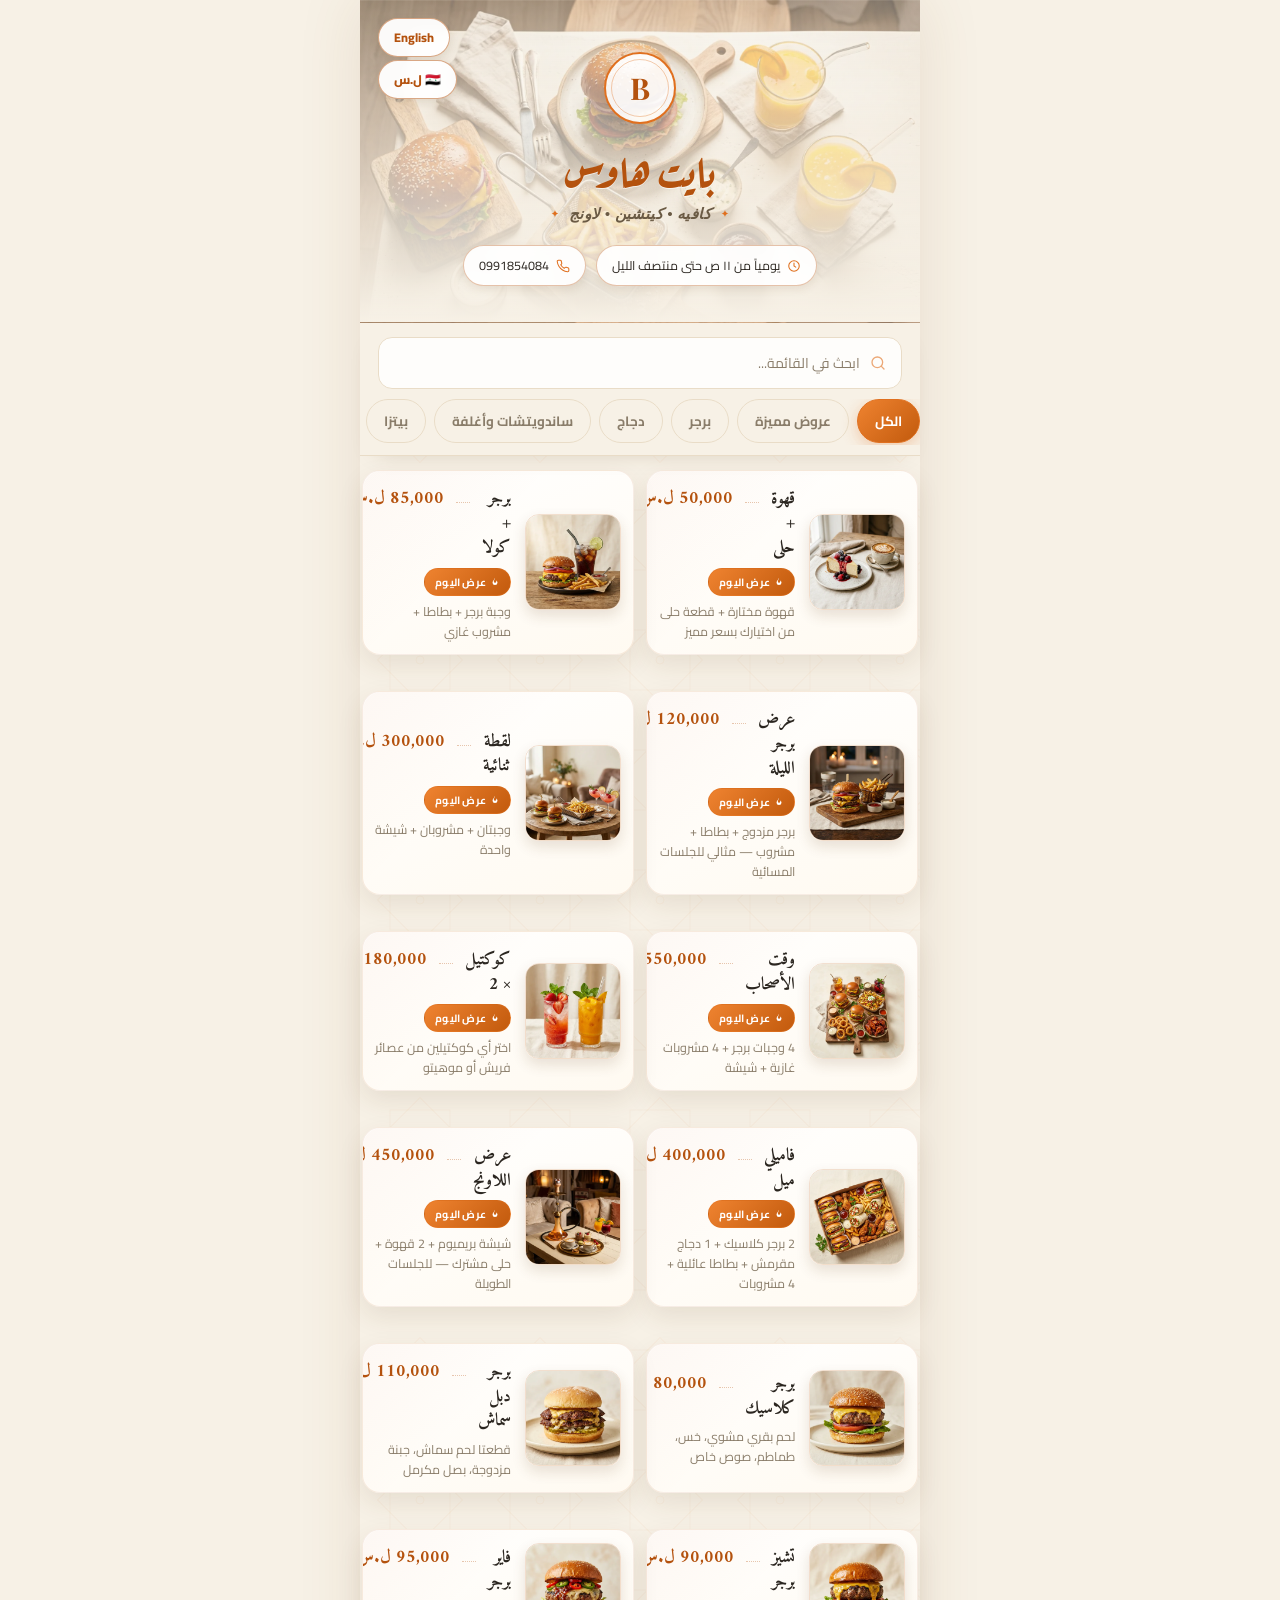
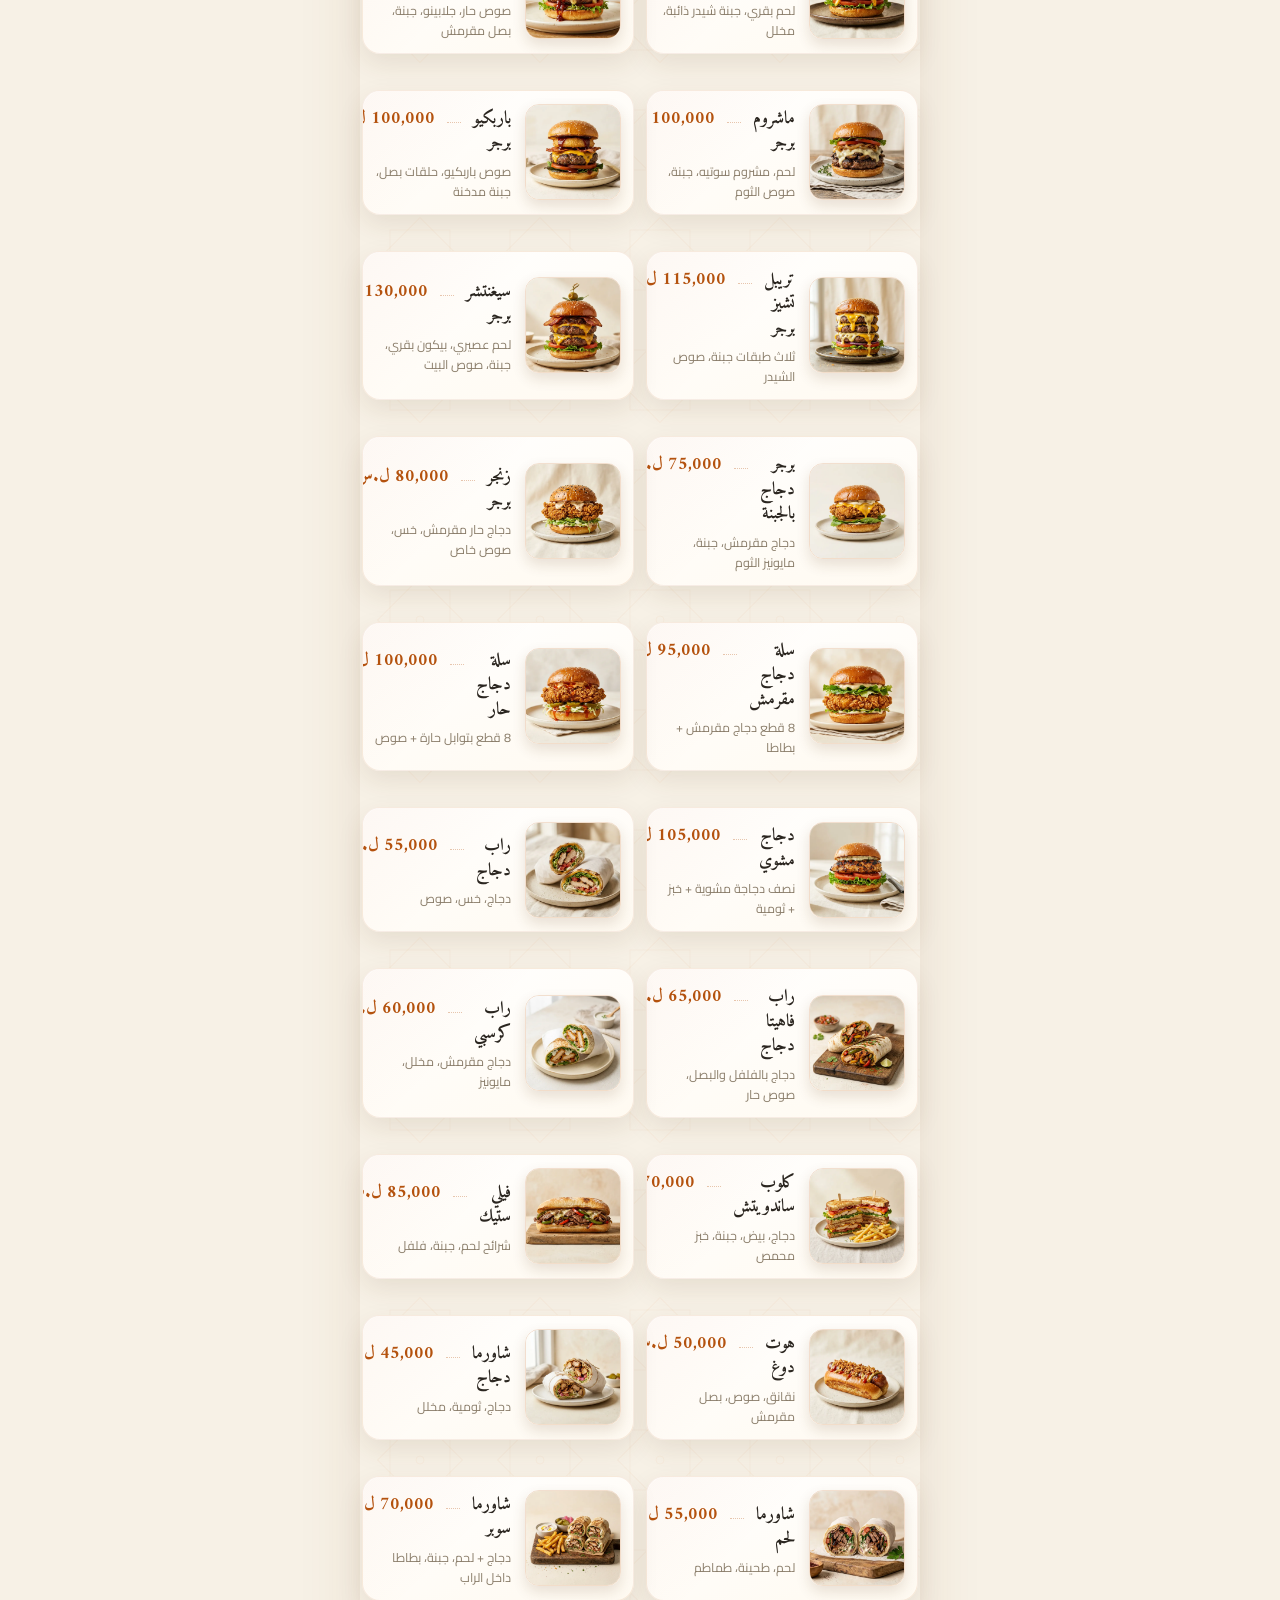
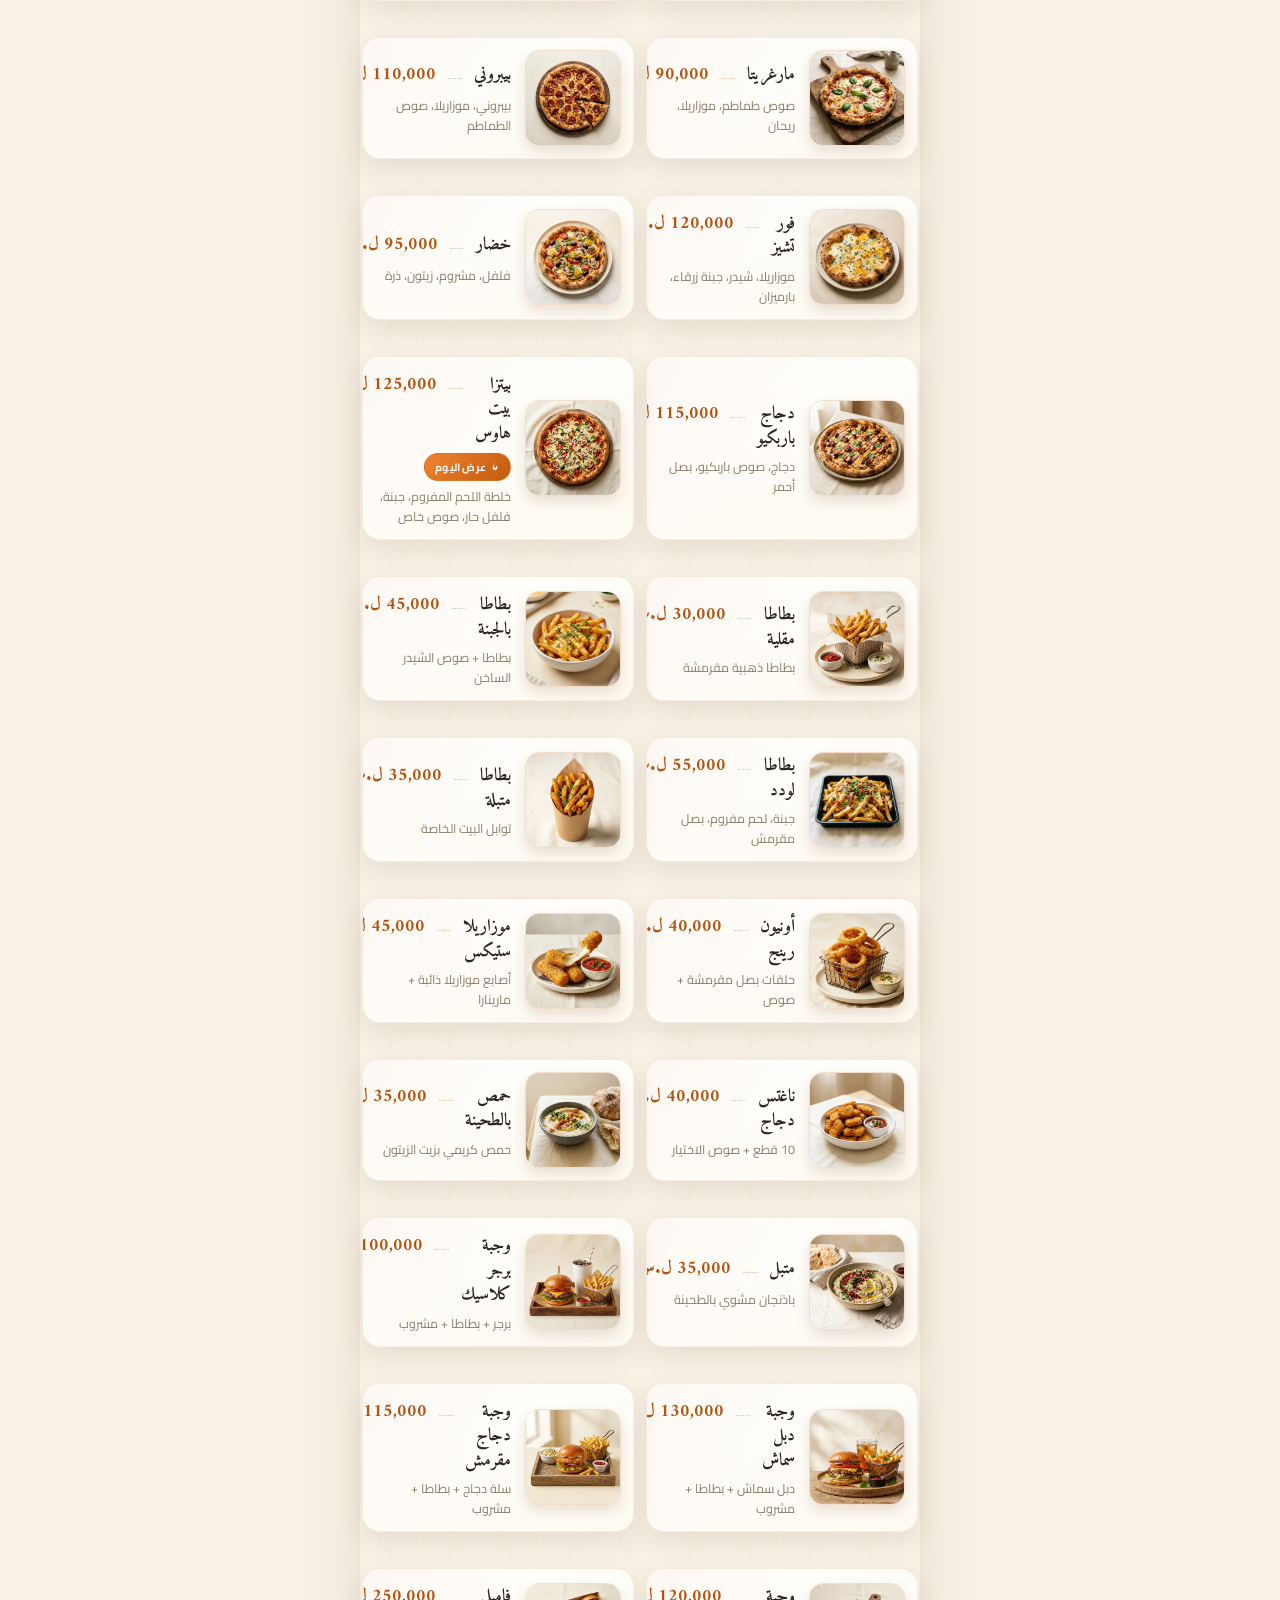
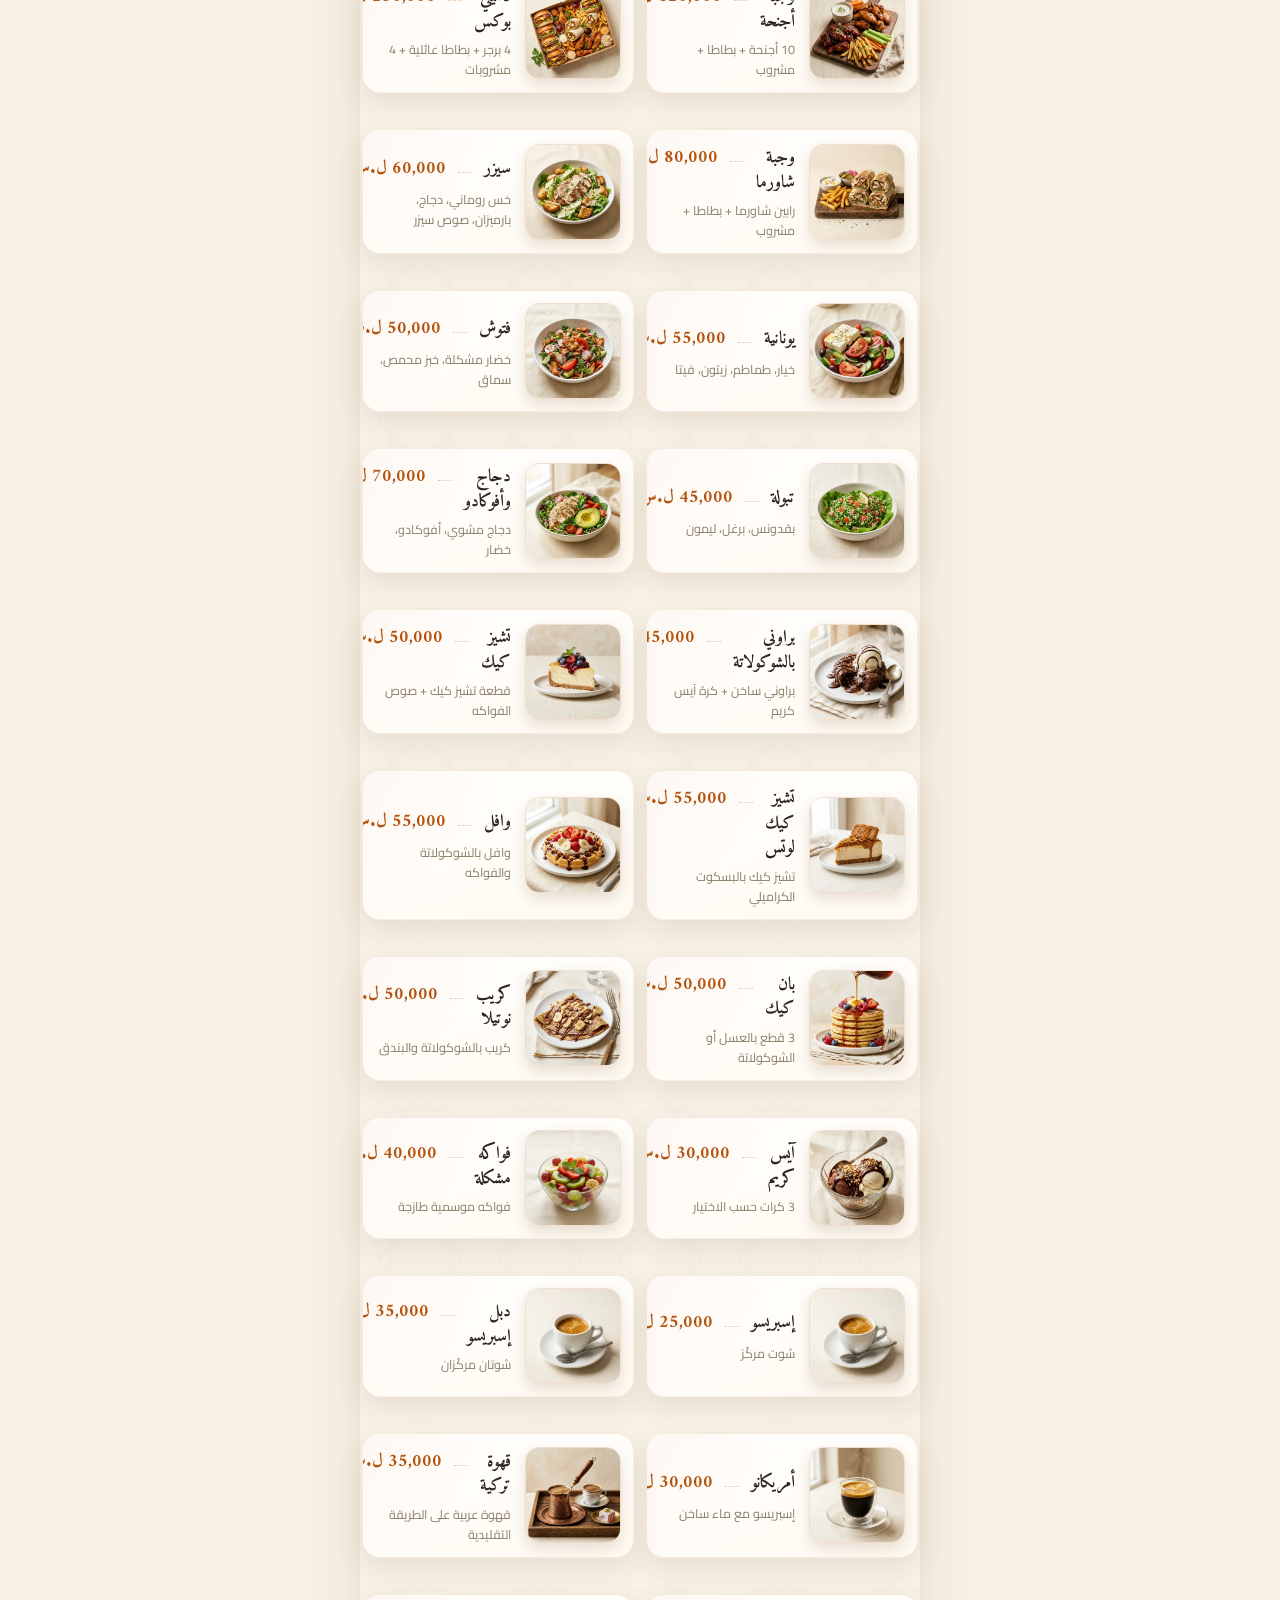
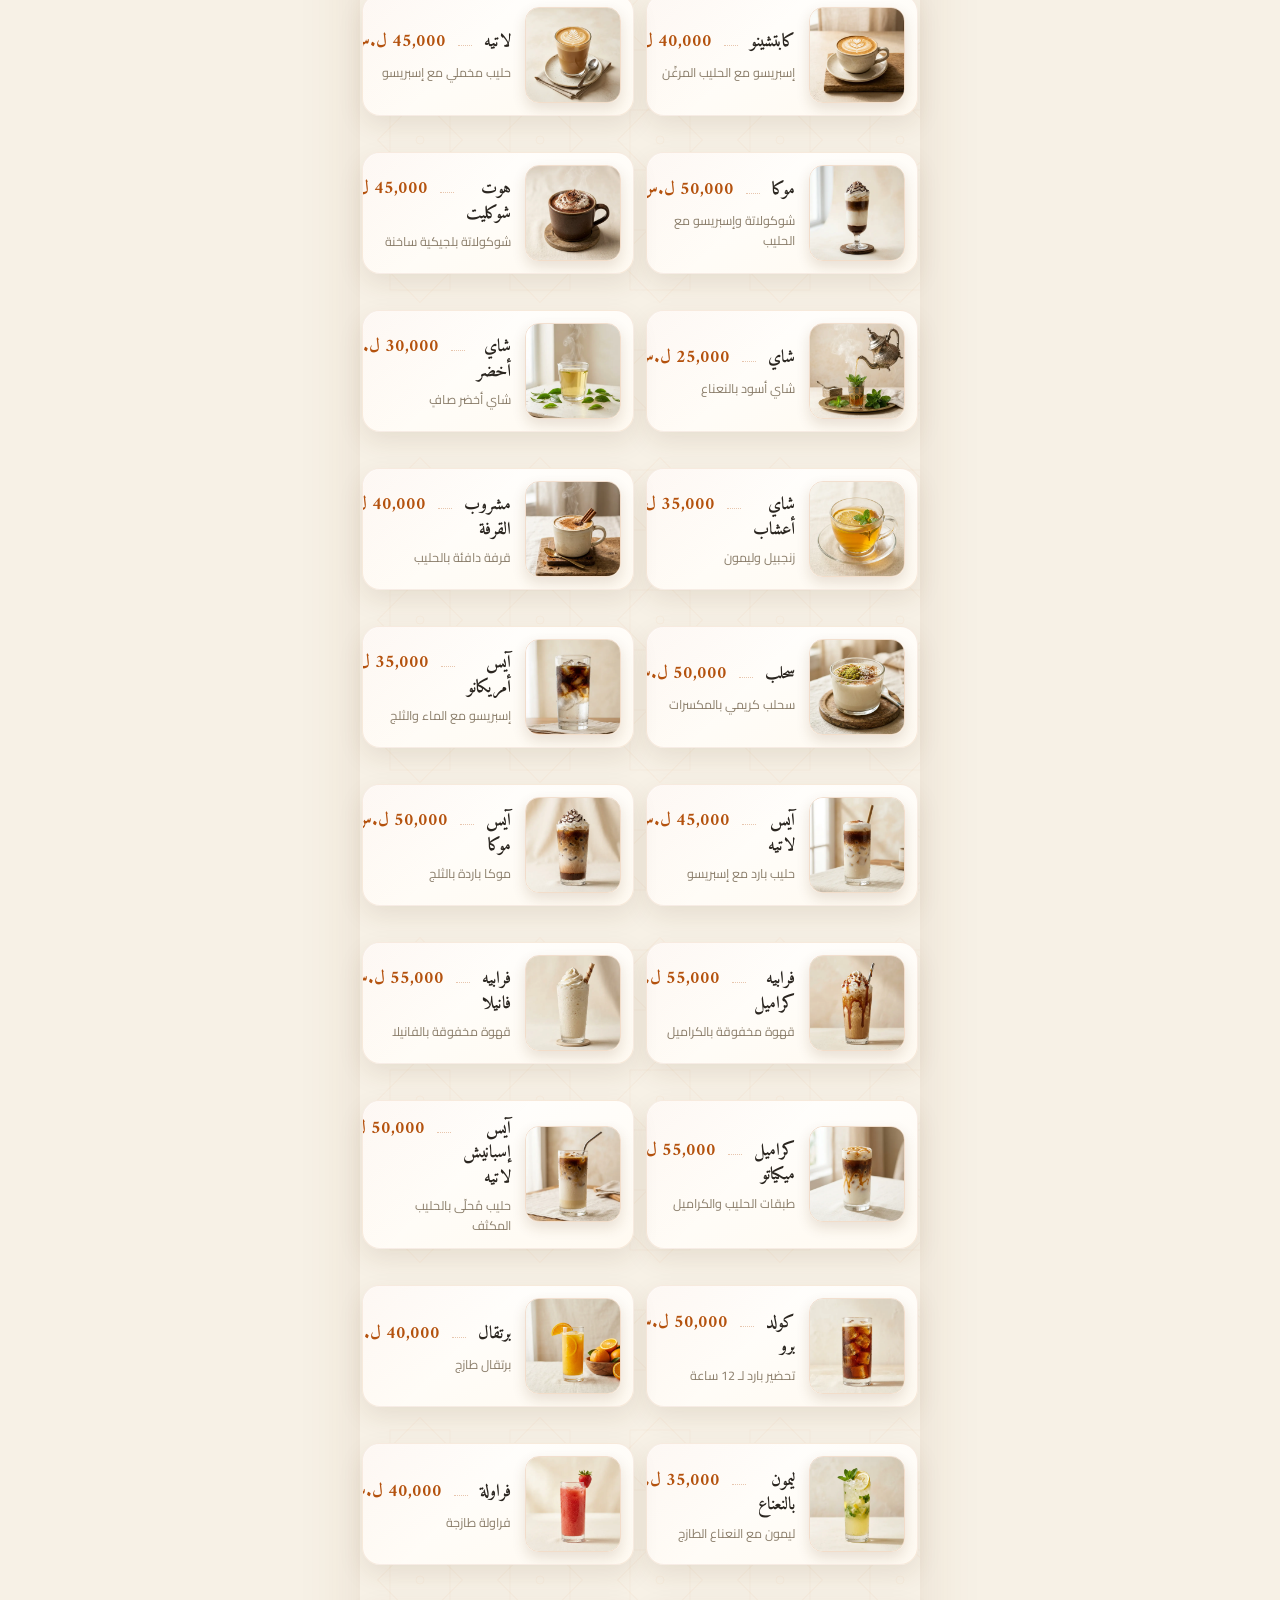
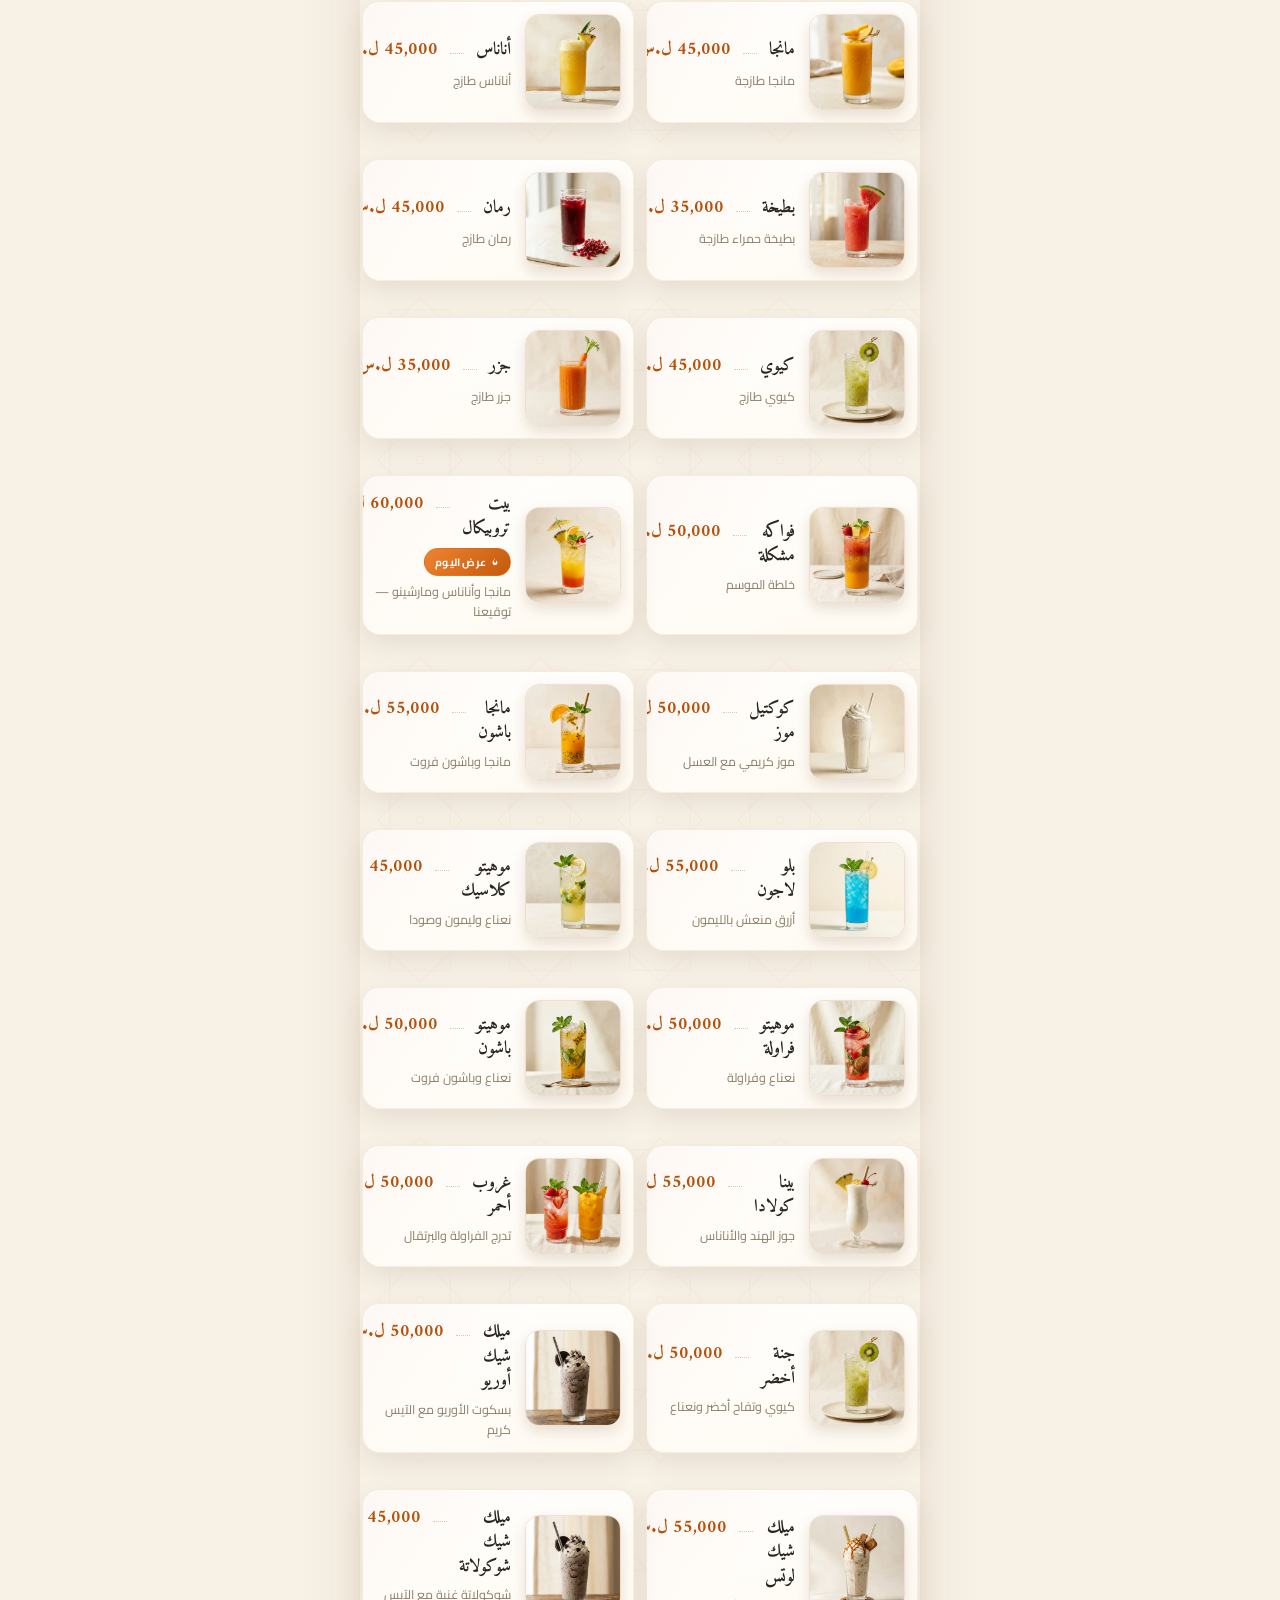
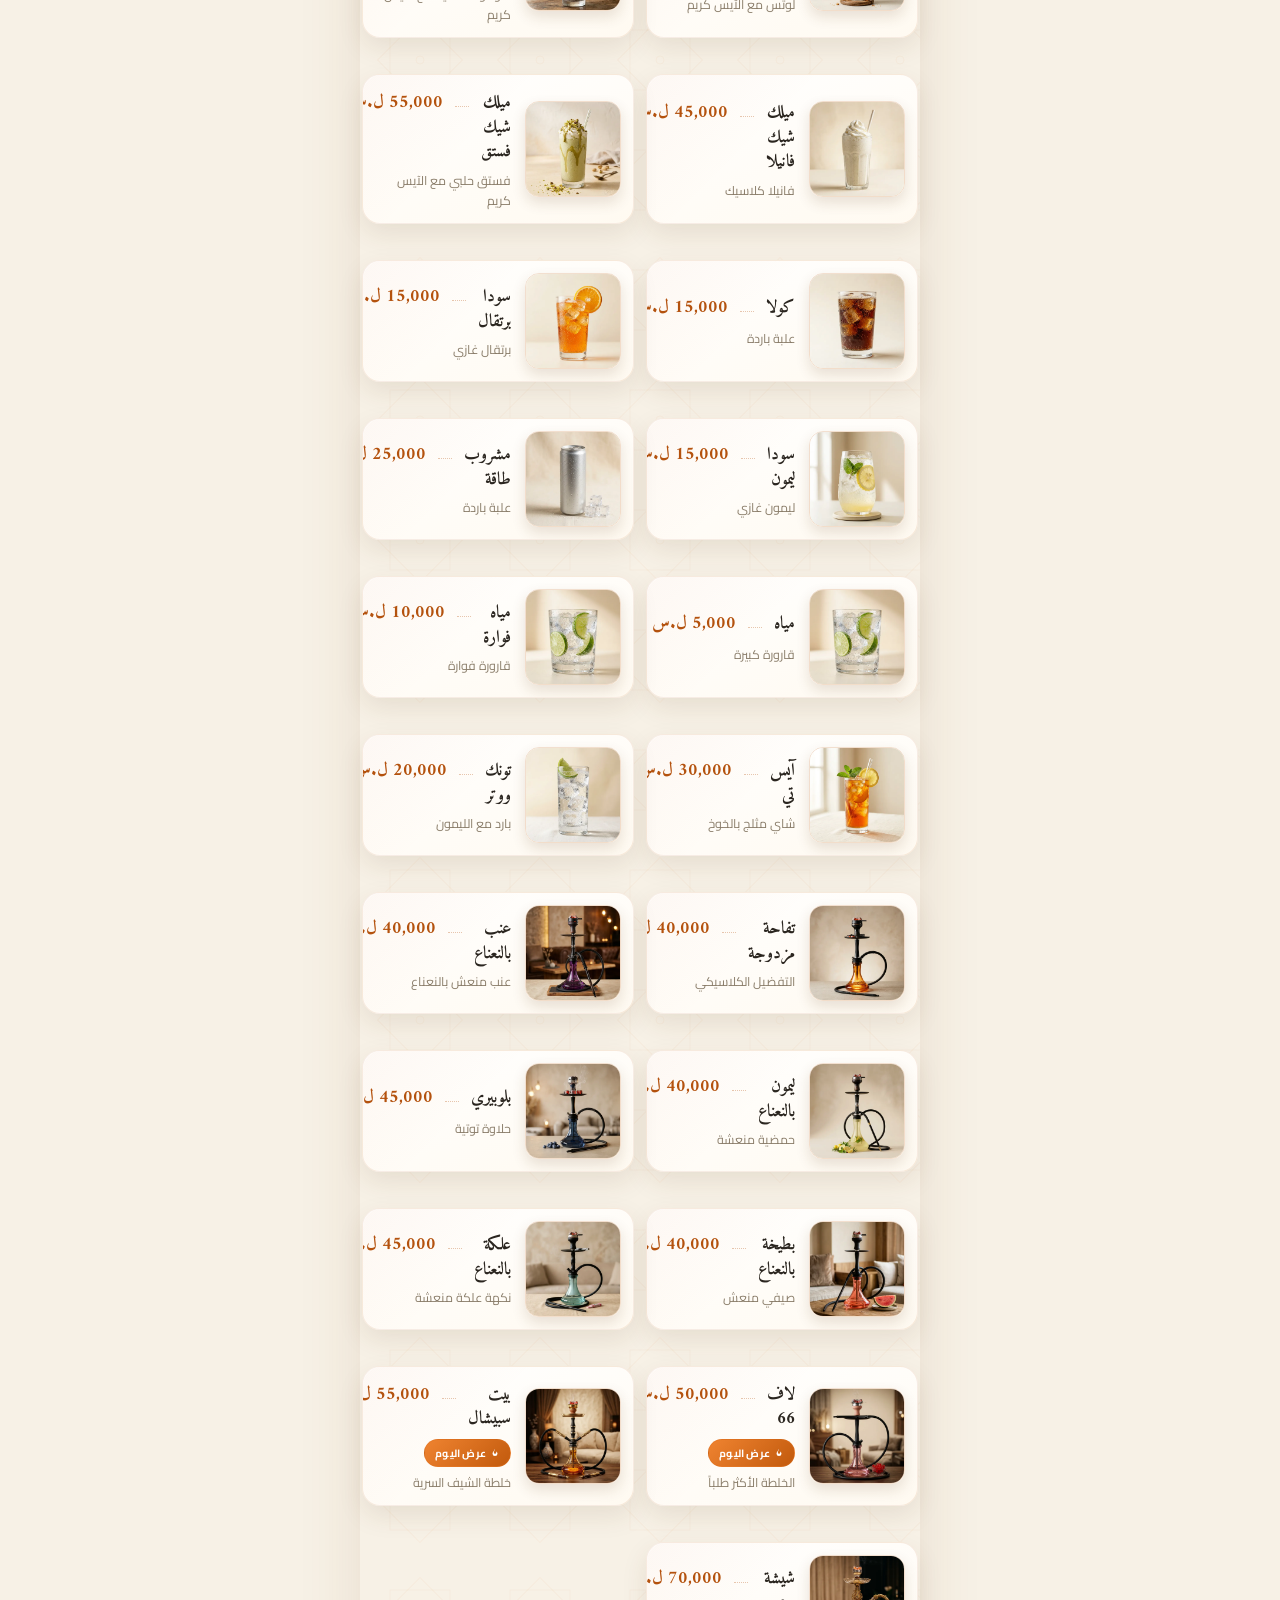
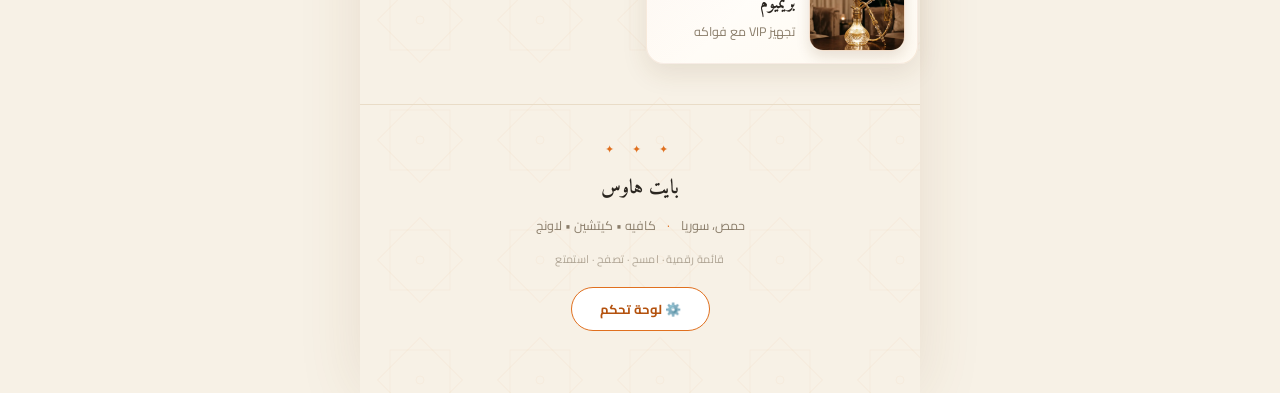
==== commit f91d68e8: "Menu refresh: bold header, 2-column All grid, item details modal, rename shisha->Argileh and dessert" ====
--- a/bite-house-menu/index.html
+++ b/bite-house-menu/index.html
@@ -42,7 +42,7 @@
   .hero{
     position:relative;
     background-image:
-      linear-gradient(180deg, rgba(247,241,230,0.30) 0%, rgba(247,241,230,0.62) 55%, var(--bg) 100%),
+      linear-gradient(180deg, rgba(247,241,230,0.45) 0%, rgba(247,241,230,0.74) 55%, var(--bg) 100%),
       url('img/hero-feast.webp');
     background-size:cover;
     background-position:center;
@@ -57,16 +57,17 @@
   .hero-mark{
     display:inline-grid;
     place-items:center;
-    width:64px;height:64px;
+    width:72px;height:72px;
     border-radius:50%;
-    border:1.5px solid var(--accent);
+    border:2px solid var(--accent);
     font-family:'Playfair Display','Amiri',serif;
-    font-size:28px;
-    font-weight:700;
-    color:var(--accent);
+    font-size:30px;
+    font-weight:700;
+    color:var(--accent-deep);
     margin-bottom:14px;
     position:relative;
-    background:rgba(255,255,255,0.72);
+    background:rgba(255,255,255,0.88);
+    box-shadow:0 8px 22px rgba(90,60,20,0.18);
   }
   .hero-mark::before{
     content:'';
@@ -77,20 +78,22 @@
   }
   .brand-name{
     font-family:'Aref Ruqaa','Amiri',serif;
-    font-size:34px;
-    font-weight:700;
-    letter-spacing:0.5px;
-    line-height:1.35;
+    font-size:clamp(34px, 11vw, 44px);
+    font-weight:700;
+    letter-spacing:1px;
+    line-height:1.3;
     margin:0;
-    color:var(--ink);
+    color:var(--accent-deep);
+    text-shadow:0 1px 0 rgba(255,255,255,0.65), 0 4px 18px rgba(247,241,230,0.85);
   }
   .brand-tagline{
     font-family:'Amiri',serif;
     font-style:italic;
-    font-size:14.5px;
-    color:var(--ink-soft);
-    margin:8px 0 0;
-    letter-spacing:0.3px;
+    font-size:15px;
+    font-weight:700;
+    color:#6a5a44;
+    margin:10px 0 0;
+    letter-spacing:0.4px;
   }
   .brand-tagline::before,
   .brand-tagline::after{
@@ -114,8 +117,9 @@
     display:flex;
     align-items:center;
     gap:7px;
-    background:rgba(255,255,255,0.75);
-    border:1px solid rgba(180,82,14,0.25);
+    background:rgba(255,255,255,0.92);
+    border:1px solid rgba(180,82,14,0.35);
+    box-shadow:0 3px 10px rgba(90,60,20,0.10);
     padding:8px 15px;
     border-radius:999px;
     color:var(--ink);
@@ -129,13 +133,14 @@
     position:absolute;
     z-index:30;
     inset-inline-end:18px;
-    background:rgba(255,255,255,0.8);
-    border:1px solid rgba(180,82,14,0.35);
+    background:rgba(255,255,255,0.95);
+    border:1px solid rgba(180,82,14,0.5);
     color:var(--accent-deep);
     border-radius:999px;
     padding:7px 15px;
     font-size:12.5px;
-    font-weight:700;
+    font-weight:800;
+    box-shadow:0 3px 10px rgba(90,60,20,0.12);
     cursor:pointer;
     backdrop-filter:blur(6px);
     -webkit-backdrop-filter:blur(6px);
@@ -379,6 +384,13 @@
   .footer-lines span{ margin:0 4px; }
   .footer-lines .dot{ color:var(--accent); }
   .footer .qr-note{ margin-top:12px; opacity:0.65; font-size:11px; letter-spacing:0.4px; }
+  .admin-btn{
+    display:inline-flex; align-items:center; gap:6px; margin-top:18px;
+    padding:9px 28px; border:1.5px solid var(--accent); border-radius:999px;
+    color:var(--accent-deep); background:var(--paper); font-size:13px; font-weight:700;
+    text-decoration:none;
+  }
+  .admin-btn:active{ background:var(--accent-soft); }
 
   html[dir="ltr"] body{ font-family:'Inter','Cairo',sans-serif; }
   html[dir="ltr"] .brand-name{ font-family:'Playfair Display','Amiri',serif; }
@@ -396,6 +408,96 @@
     from{ opacity:0; transform:translateY(16px); }
     to{ opacity:1; transform:none; }
   }
+  /* ============ قسم «الكل»: شبكة عمودين ============ */
+  .all-grid{
+    display:grid;
+    grid-template-columns:repeat(2, minmax(0, 1fr));
+    gap:12px;
+    padding:2px;
+  }
+  .grid-card{
+    flex-direction:column;
+    align-items:stretch;
+    gap:0;
+    padding:0;
+    margin:0;
+  }
+  .grid-card .item-img{
+    width:100%;
+    height:auto;
+    aspect-ratio:1/1;
+    border-radius:0;
+    border:none;
+    border-bottom:1px solid var(--line);
+    box-shadow:none;
+  }
+  .grid-card .item-body{ padding:10px 12px 12px; }
+  .grid-card .item-top{ flex-direction:column; align-items:flex-start; gap:3px; }
+  .grid-card .item-name{
+    font-size:15px;
+    line-height:1.45;
+    display:-webkit-box;
+    -webkit-line-clamp:2;
+    -webkit-box-orient:vertical;
+    overflow:hidden;
+  }
+  .grid-card .item-price{ font-size:15.5px; }
+  .grid-card .leader{ display:none; }
+  .grid-card .item-desc{ display:none; }
+  .grid-card .badge{
+    position:absolute;
+    top:10px;
+    inset-inline-start:10px;
+    margin:0;
+    z-index:2;
+    box-shadow:0 3px 10px rgba(60,35,5,0.25);
+  }
+
+  /* ============ نافذة تفاصيل الصنف ============ */
+  .modal-backdrop{
+    position:fixed; inset:0; z-index:100;
+    background:rgba(43,38,32,0.55);
+    backdrop-filter:blur(4px); -webkit-backdrop-filter:blur(4px);
+    display:flex; align-items:center; justify-content:center; padding:18px;
+    opacity:0; visibility:hidden;
+    transition:opacity 0.25s ease, visibility 0.25s ease;
+  }
+  .modal-backdrop.open{ opacity:1; visibility:visible; }
+  .modal-card{
+    position:relative;
+    width:100%; max-width:400px; max-height:calc(100vh - 36px);
+    background:var(--paper); border-radius:22px; overflow:hidden;
+    box-shadow:0 30px 70px rgba(60,35,5,0.35);
+    display:flex; flex-direction:column;
+    transform:scale(0.94) translateY(12px);
+    transition:transform 0.25s cubic-bezier(0.2,0.7,0.3,1);
+  }
+  .modal-backdrop.open .modal-card{ transform:scale(1) translateY(0); }
+  .modal-img{ width:100%; aspect-ratio:1/1; object-fit:cover; display:block; flex:0 0 auto; }
+  .modal-body{ padding:18px 20px 22px; overflow-y:auto; }
+  .modal-name{
+    margin:0; font-family:'Aref Ruqaa','Amiri',serif;
+    font-size:24px; font-weight:700; color:var(--ink); line-height:1.4;
+  }
+  .modal-price{
+    display:inline-block; margin-top:10px;
+    font-family:'Amiri',serif; font-size:19px; font-weight:700;
+    color:var(--accent-deep); background:var(--accent-soft);
+    border:1px solid rgba(180,82,14,0.22);
+    padding:7px 16px; border-radius:999px;
+  }
+  .modal-desc{ margin:14px 0 0; font-size:14.5px; line-height:1.8; color:#5d5346; }
+  .modal-close{
+    position:absolute; top:12px; inset-inline-end:12px; z-index:2;
+    width:38px; height:38px; border-radius:50%;
+    border:none; cursor:pointer;
+    background:rgba(255,255,255,0.95); color:var(--ink);
+    font-size:16px; font-weight:700; line-height:1;
+    display:grid; place-items:center;
+    box-shadow:0 4px 14px rgba(0,0,0,0.22);
+  }
+  .modal-close:active{ transform:scale(0.94); }
+
   @media (prefers-reduced-motion:reduce){
     *,*::before,*::after{ animation:none !important; transition:none !important; }
   }
@@ -429,6 +531,18 @@
 
 <div id="menuContent"></div>
 
+<div class="modal-backdrop" id="itemModal" role="dialog" aria-modal="true">
+  <div class="modal-card">
+    <button class="modal-close" onclick="closeItemModal()" aria-label="إغلاق">✕</button>
+    <img class="modal-img" id="modalImg" src="" alt="">
+    <div class="modal-body">
+      <h2 class="modal-name" id="modalName"></h2>
+      <div class="modal-price" id="modalPrice"></div>
+      <p class="modal-desc" id="modalDesc"></p>
+    </div>
+  </div>
+</div>
+
 <div class="footer">
   <div class="footer-orn">✦ ✦ ✦</div>
   <strong id="footerName">بايت هاوس</strong>
@@ -438,6 +552,7 @@
     <span id="footerHoursNote">كافيه • كيتشين • لاونج</span>
   </div>
   <div class="qr-note" id="qrNote">قائمة رقمية · امسح · تصفح · استمتع</div>
+  <a class="admin-btn" href="admin.html">⚙️ لوحة تحكم</a>
 </div>
 
 <script>
@@ -485,6 +600,7 @@
     popular: 'الأكثر طلباً',
     offer: 'عرض اليوم',
     noResults: 'لا توجد نتائج',
+    detailsUnavailable: 'التفاصيل غير متوفرة حاليًا',
     footerName: 'بايت هاوس',
     footerAddress: 'حمص، سوريا',
     qrNote: 'قائمة رقمية · امسح · تصفح · استمتع',
@@ -499,6 +615,7 @@
     popular: 'Most Ordered',
     offer: "Today's Special",
     noResults: 'No items found',
+    detailsUnavailable: 'Details not available at the moment',
     footerName: 'BITE HOUSE',
     footerAddress: 'Homs, Syria',
     qrNote: 'Digital Menu · Scan · Browse · Enjoy',
@@ -564,6 +681,32 @@
   });
 }
 
+function buildItemCard(item, idx){
+  const card = document.createElement('div');
+  card.className = 'item-card';
+  card.style.setProperty('--i', String(Math.min(idx, 6)));
+  const imgSrc = IMAGES[item.key] || IMAGES['default-item'] || '';
+  const itemName = lang === 'ar' ? item.name : item.name_en;
+  const itemDesc = lang === 'ar' ? item.desc : item.desc_en;
+  const badge = item.offer
+    ? `<span class="badge offer-badge">${ICONS.flame}${STRINGS[lang].offer}</span>`
+    : (item.popular ? `<span class="badge popular-badge">${ICONS.star}${STRINGS[lang].popular}</span>` : '');
+  card.innerHTML = `
+    <img class="item-img" src="${imgSrc}" alt="${itemName}" loading="lazy">
+    <div class="item-body">
+      <div class="item-top">
+        <h3 class="item-name">${itemName}</h3>
+        <span class="leader"></span>
+        <div class="item-price">${formatPrice(item.price)}</div>
+      </div>
+      ${badge}
+      <p class="item-desc">${itemDesc}</p>
+    </div>
+  `;
+  card.onclick = () => { trackEvent('item_view', {key: item.key, name: item.name}); openItemModal(item.key); };
+  return card;
+}
+
 function renderMenu(){
   const container = document.getElementById('menuContent');
   container.innerHTML = '';
@@ -575,7 +718,11 @@
   }
 
   const catKeys = activeCategory === 'all' ? Object.keys(MENU) : [activeCategory];
+  const gridMode = activeCategory === 'all' && !query; /* قسم «الكل» بلا بحث: شبكة عمودين */
+  const grid = gridMode ? document.createElement('div') : null;
+  if(grid) grid.className = 'all-grid';
   let anyResults = false;
+  let gridIdx = 0;
 
   catKeys.forEach(catKey => {
     const cat = MENU[catKey];
@@ -592,6 +739,11 @@
     if(items.length === 0) return;
     anyResults = true;
 
+    if(gridMode){
+      items.forEach(item => grid.appendChild(buildItemCard(item, gridIdx++)));
+      return;
+    }
+
     const section = document.createElement('div');
     section.className = 'category-section';
     section.id = 'cat-' + catKey;
@@ -601,38 +753,47 @@
     head.innerHTML = `<span class="orn"></span><h2 class="category-title">${catLabel}</h2><span class="count-chip">${items.length}</span><span class="orn"></span>`;
     section.appendChild(head);
 
-    items.forEach((item, idx) => {
-      const card = document.createElement('div');
-      card.className = 'item-card';
-      card.style.setProperty('--i', String(Math.min(idx, 6)));
-      card.onclick = () => trackEvent('item_view', {key: item.key, name: item.name});
-      const imgSrc = IMAGES[item.key] || IMAGES['default-item'] || '';
-      const itemName = lang === 'ar' ? item.name : item.name_en;
-      const itemDesc = lang === 'ar' ? item.desc : item.desc_en;
-      const badge = item.offer
-        ? `<span class="badge offer-badge">${ICONS.flame}${STRINGS[lang].offer}</span>`
-        : (item.popular ? `<span class="badge popular-badge">${ICONS.star}${STRINGS[lang].popular}</span>` : '');
-      card.innerHTML = `
-        <img class="item-img" src="${imgSrc}" alt="${itemName}" loading="lazy">
-        <div class="item-body">
-          <div class="item-top">
-            <h3 class="item-name">${itemName}</h3>
-            <span class="leader"></span>
-            <div class="item-price">${formatPrice(item.price)}</div>
-          </div>
-          ${badge}
-          <p class="item-desc">${itemDesc}</p>
-        </div>
-      `;
-      section.appendChild(card);
-    });
+    items.forEach((item, idx) => section.appendChild(buildItemCard(item, idx)));
     container.appendChild(section);
   });
 
+  if(gridMode && anyResults) container.appendChild(grid);
+
   if(!anyResults){
     container.innerHTML = `<div class="empty-state">${ICONS.searchBig}<p>${STRINGS[lang].noResults}</p></div>`;
   }
 }
+
+/* ---------------- نافذة تفاصيل الصنف ---------------- */
+function findItemByKey(key){
+  for(const ck of Object.keys(MENU)){
+    const found = (MENU[ck].items || []).find(i => i.key === key && !i.hidden);
+    if(found) return found;
+  }
+  return null;
+}
+function openItemModal(key){
+  const item = findItemByKey(key);
+  if(!item) return; /* الأصناف المخفية أو غير الموجودة لا تُفتح أبداً */
+  const name = lang === 'ar' ? item.name : item.name_en;
+  const desc = (lang === 'ar' ? item.desc : item.desc_en) || '';
+  document.getElementById('modalImg').src = IMAGES[item.key] || IMAGES['default-item'] || '';
+  document.getElementById('modalImg').alt = name;
+  document.getElementById('modalName').textContent = name;
+  document.getElementById('modalPrice').textContent = formatPrice(item.price);
+  document.getElementById('modalDesc').textContent = desc || STRINGS[lang].detailsUnavailable;
+  document.getElementById('itemModal').classList.add('open');
+  document.body.style.overflow = 'hidden';
+  trackEvent('item_detail', {key: item.key, name: item.name});
+}
+function closeItemModal(){
+  document.getElementById('itemModal').classList.remove('open');
+  document.body.style.overflow = '';
+}
+document.getElementById('itemModal').addEventListener('click', e => {
+  if(e.target === e.currentTarget) closeItemModal();
+});
+document.addEventListener('keydown', e => { if(e.key === 'Escape') closeItemModal(); });
 
 async function loadMenu(){
   try{
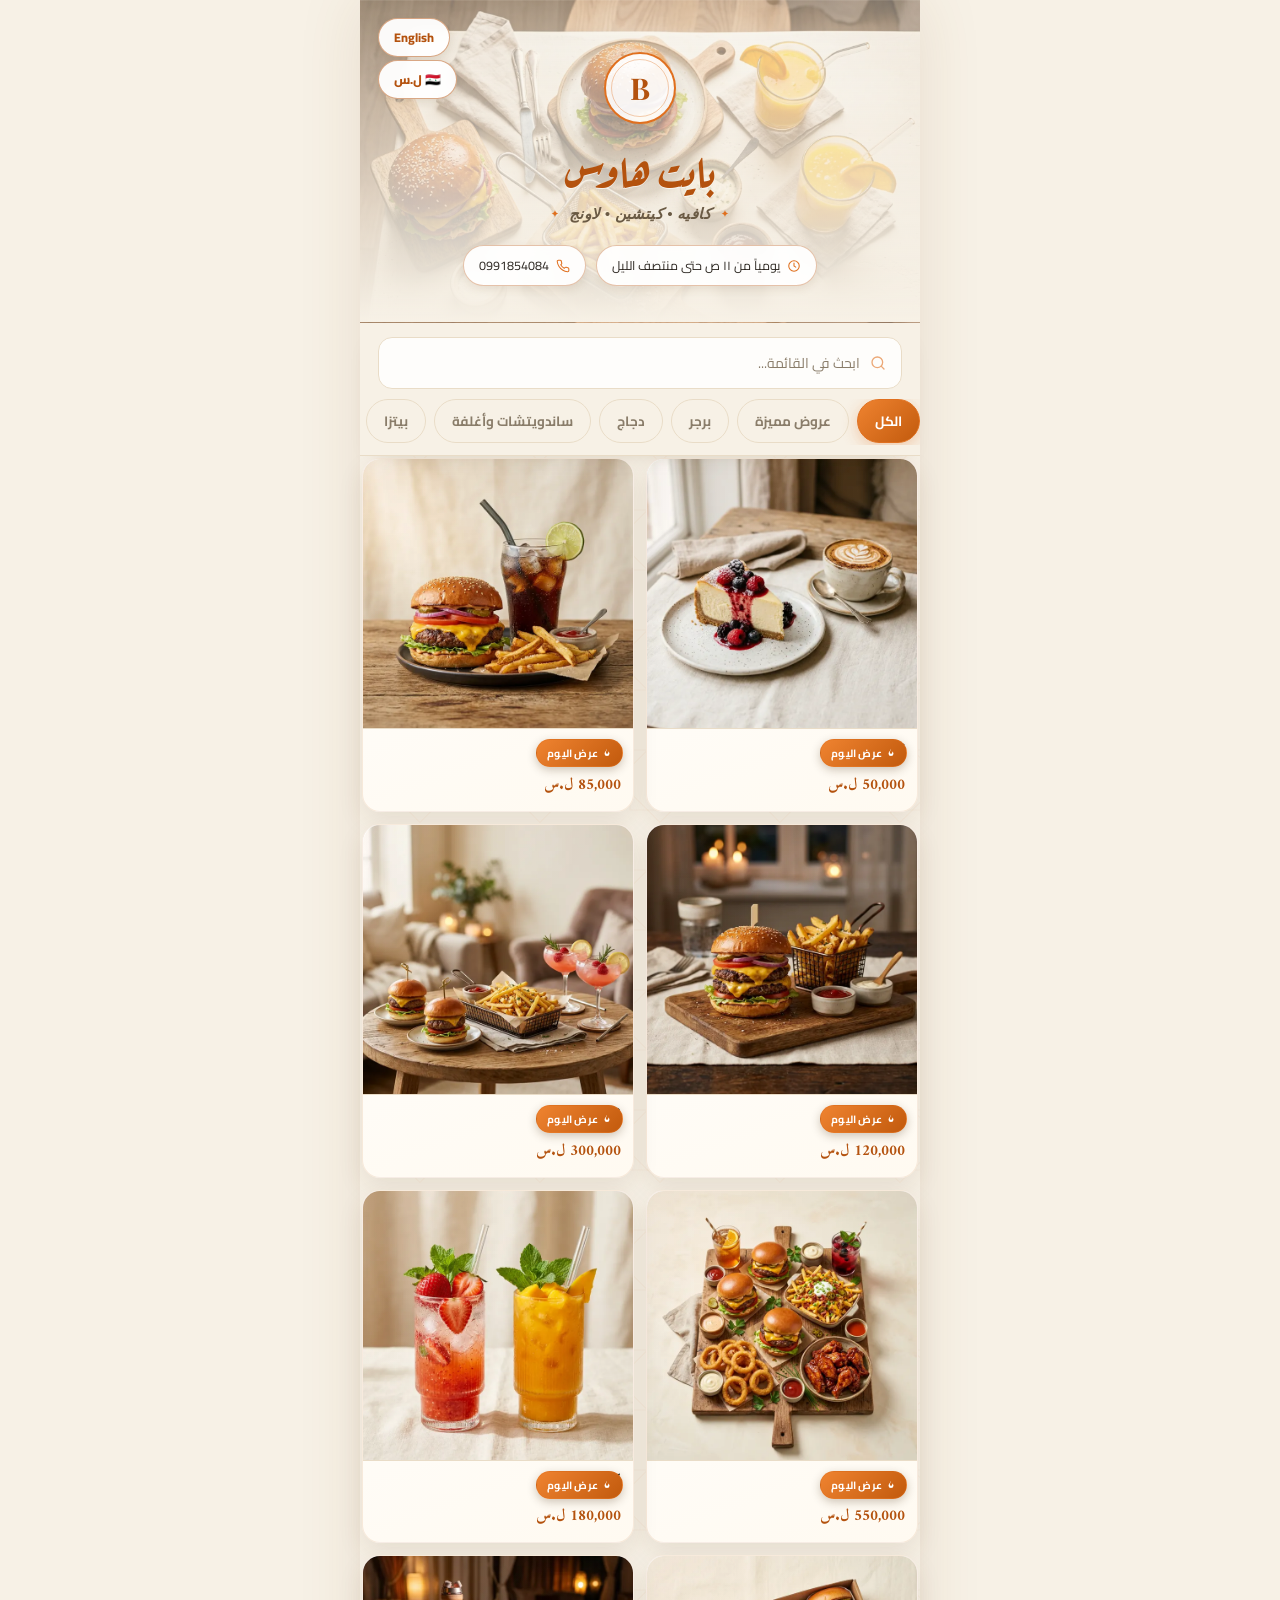
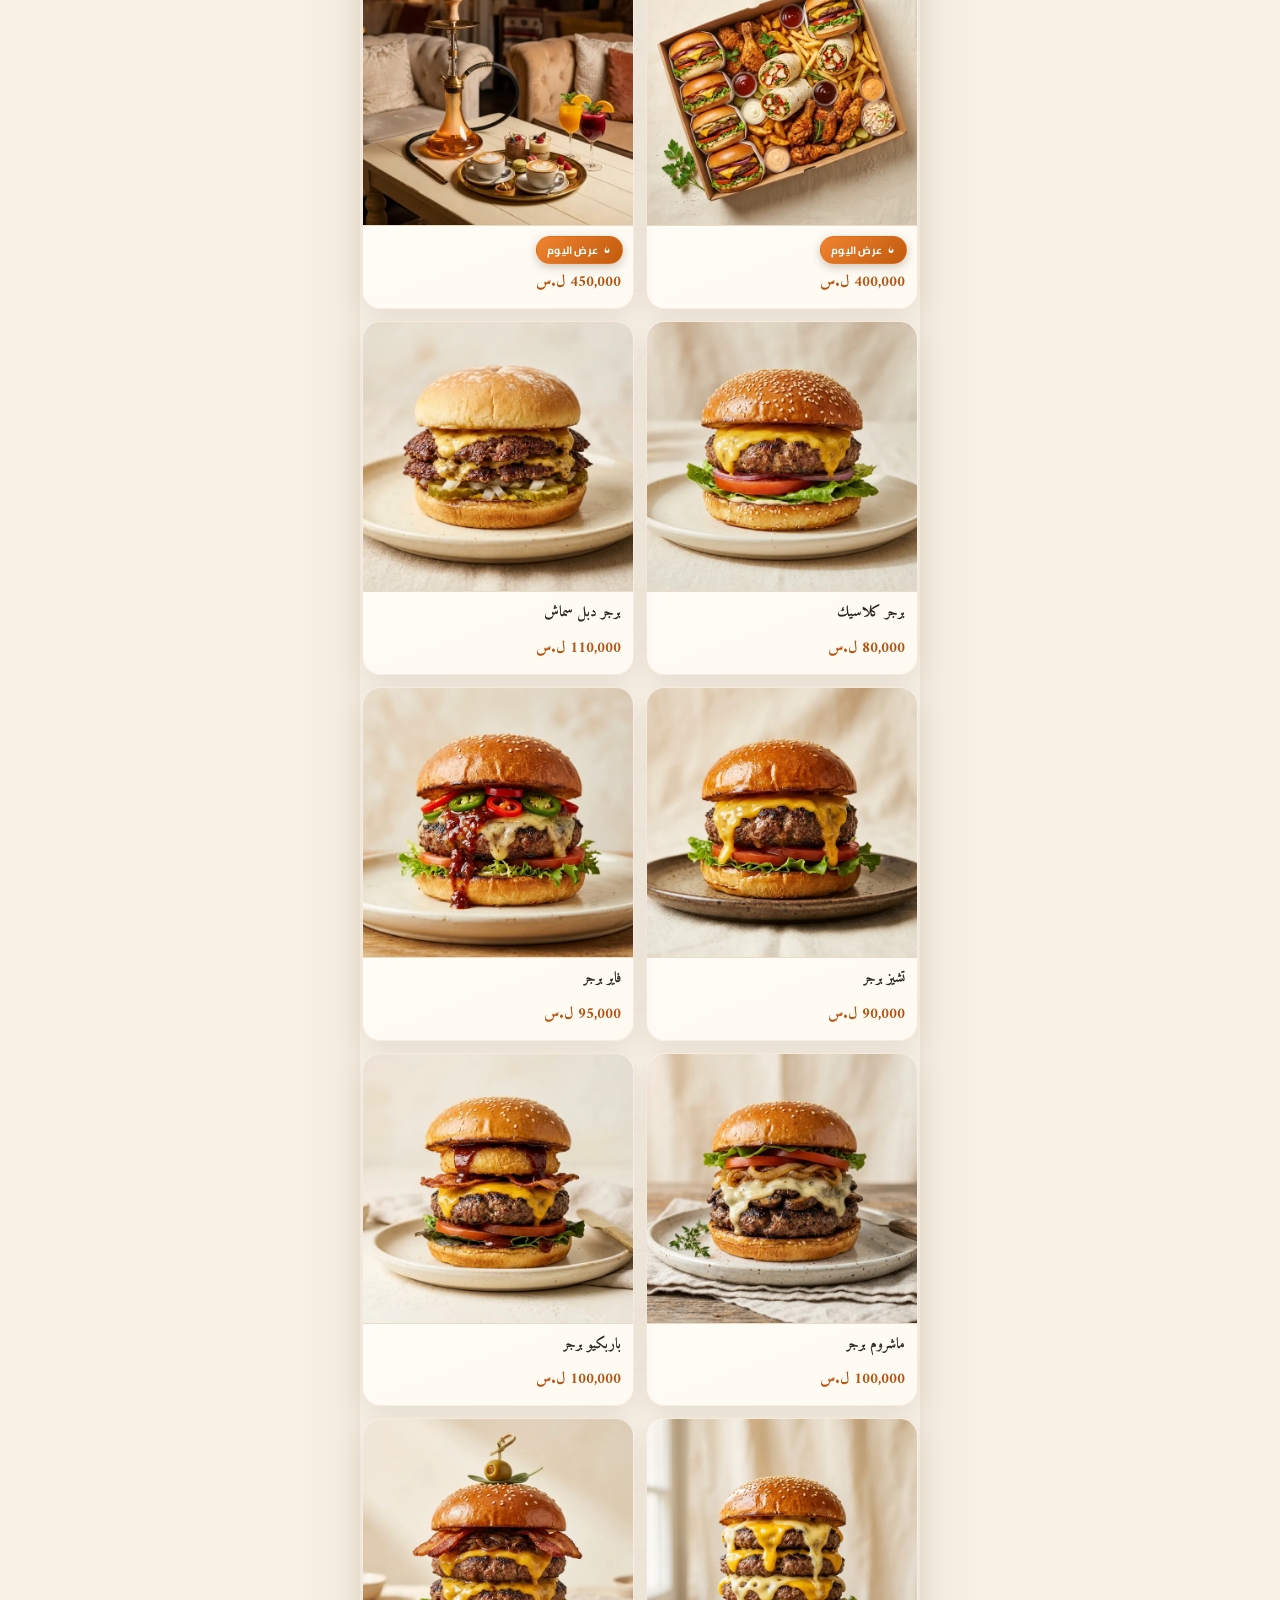
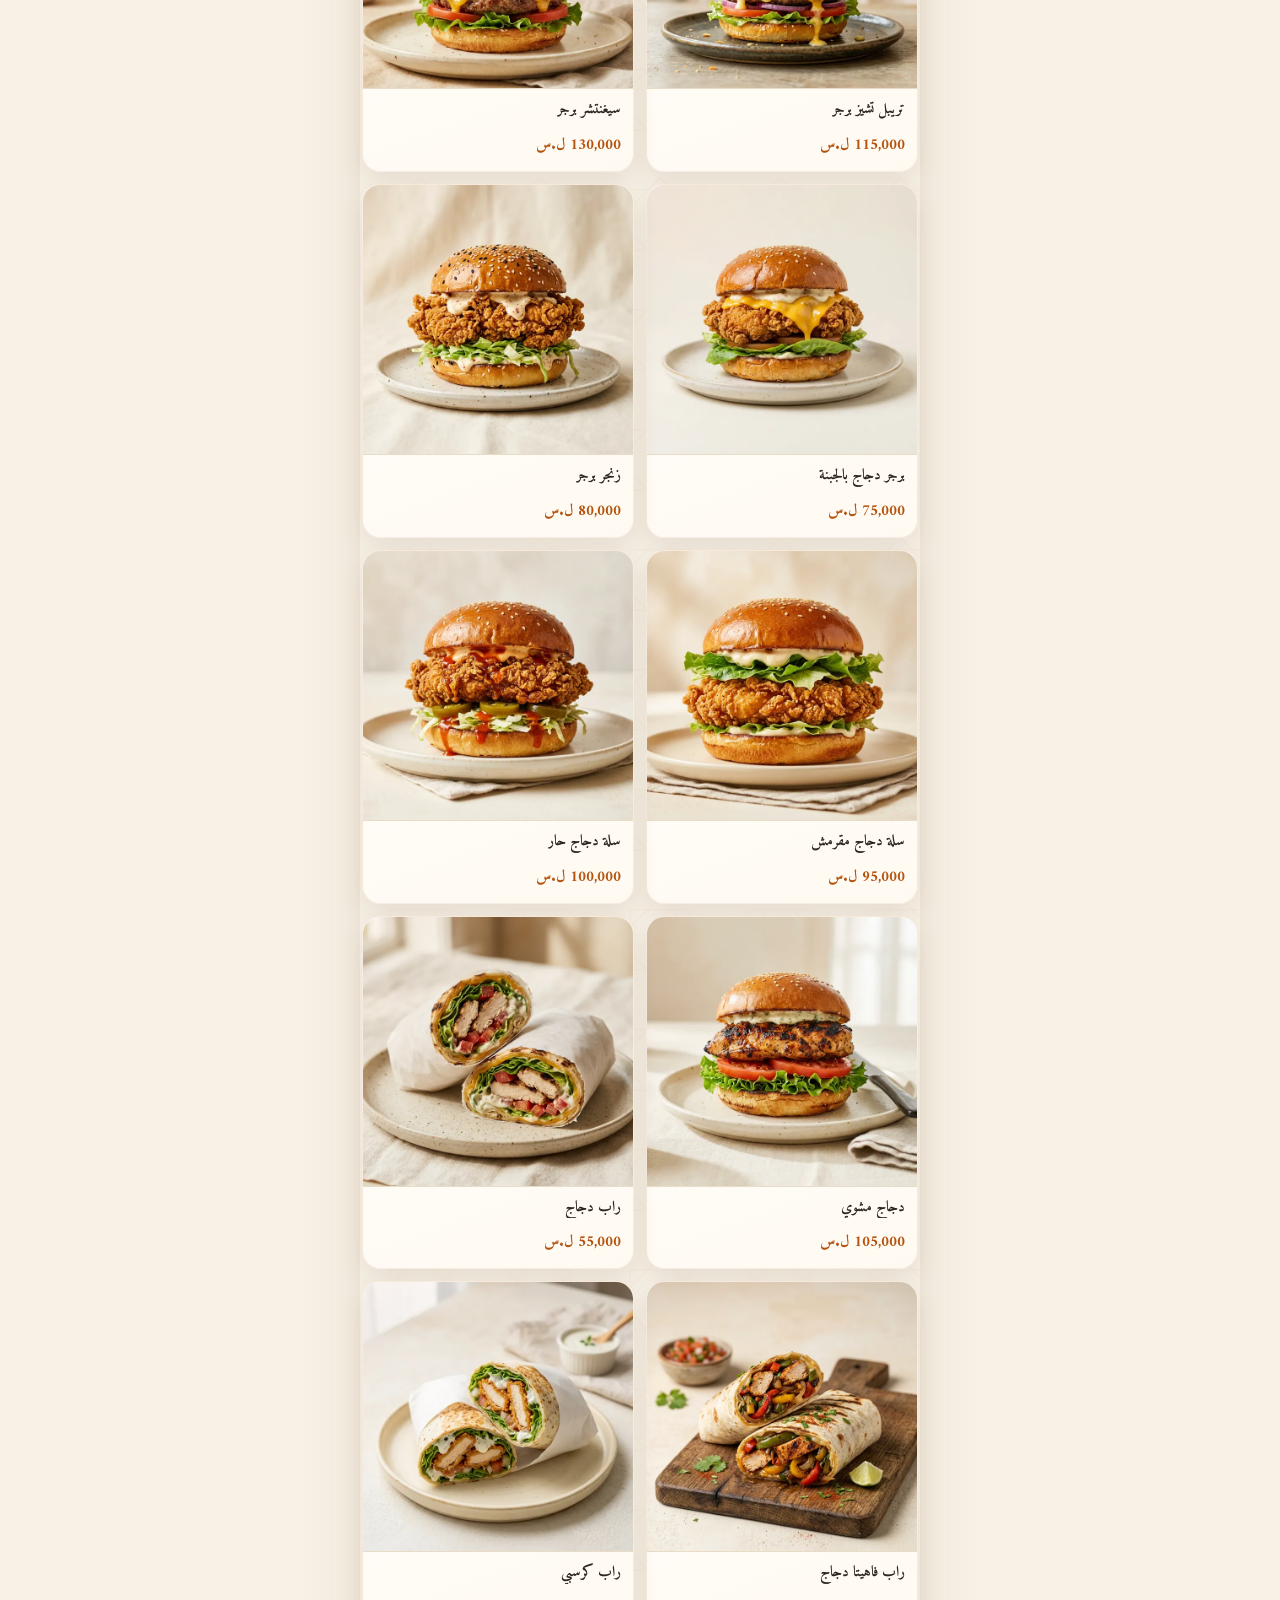
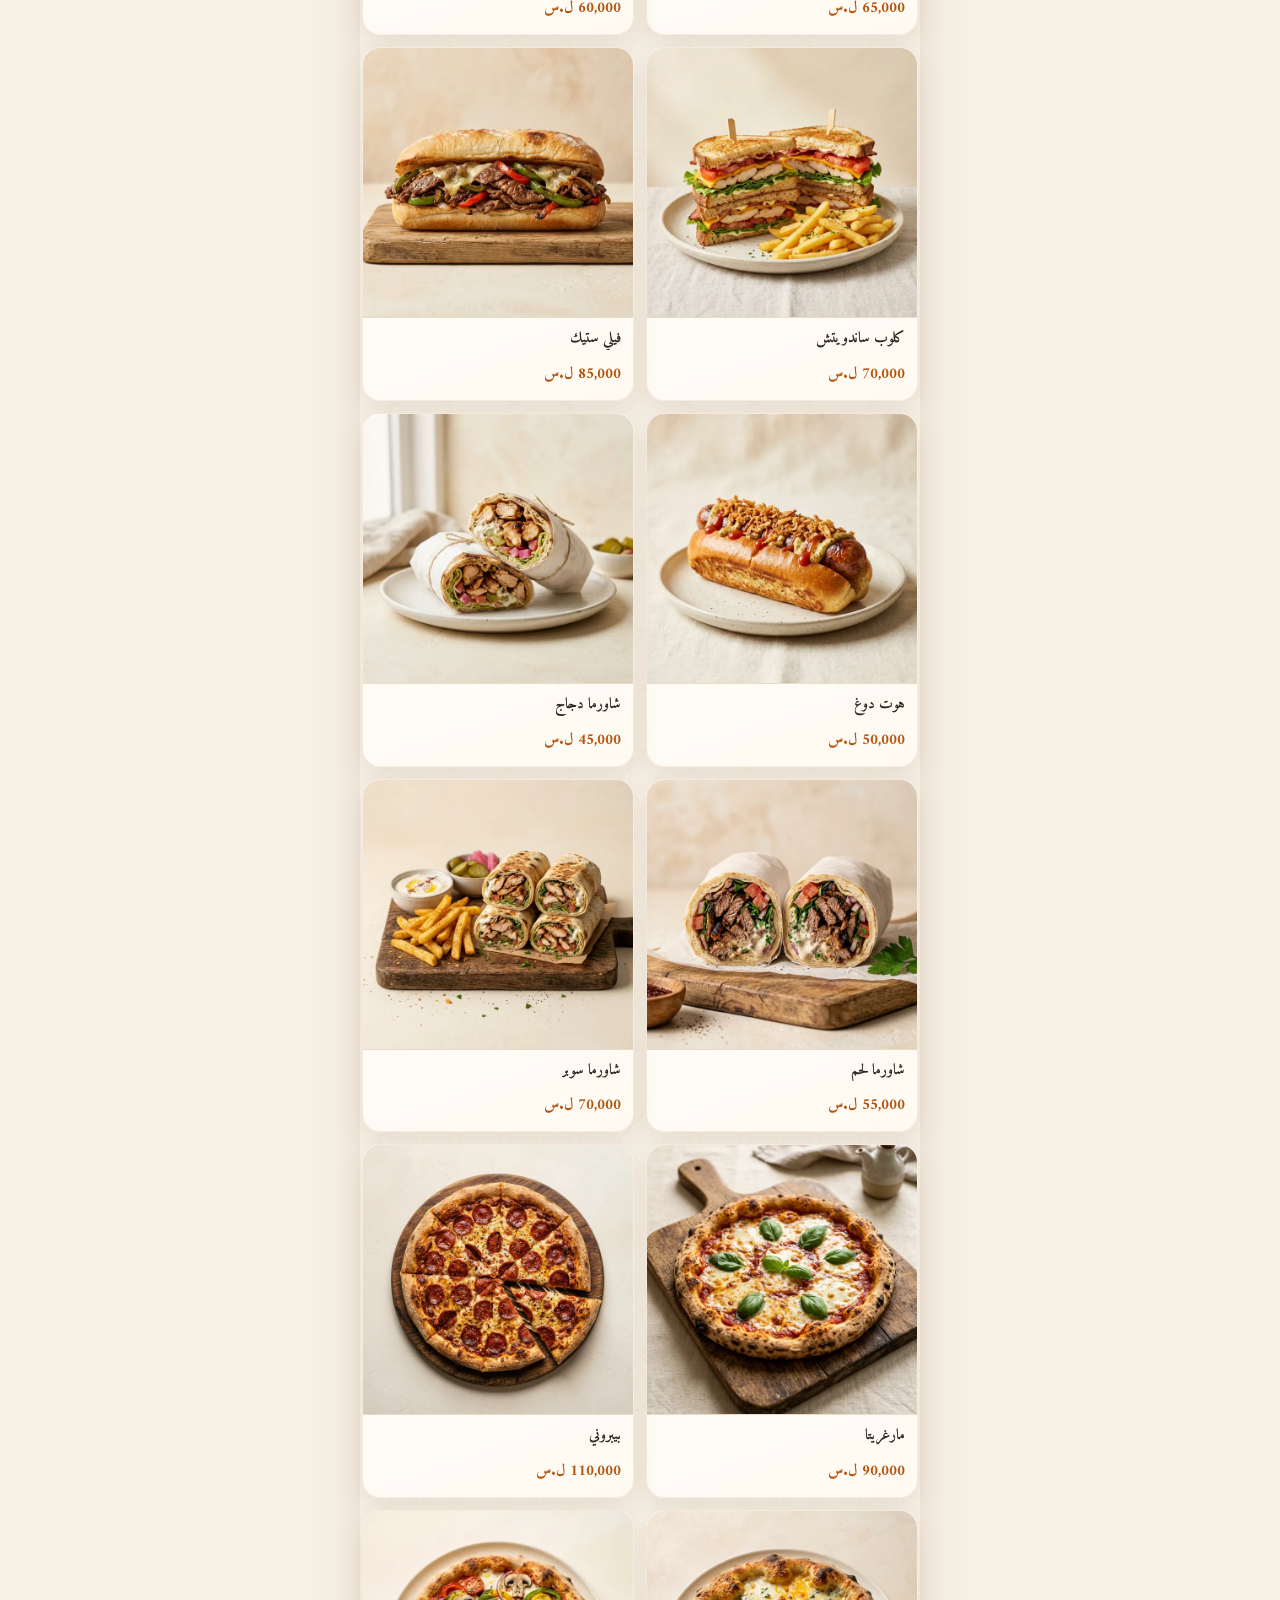
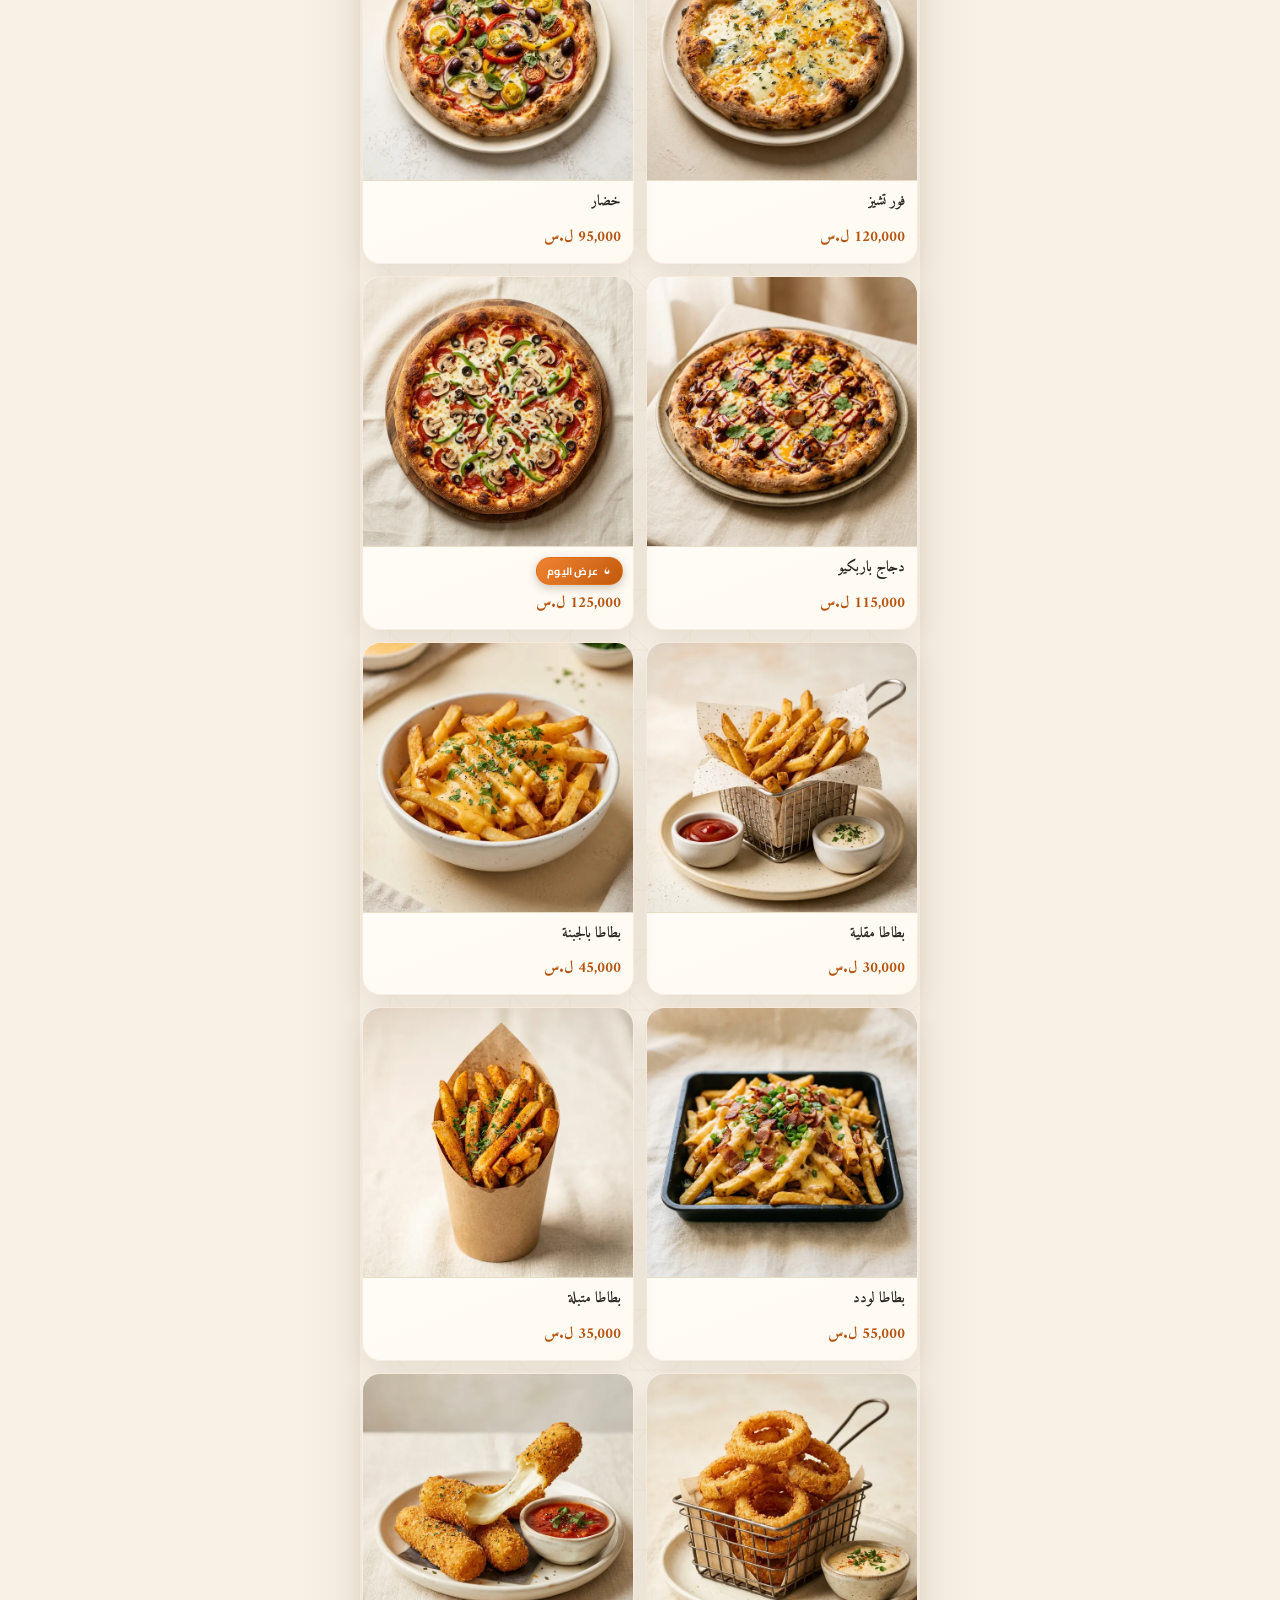
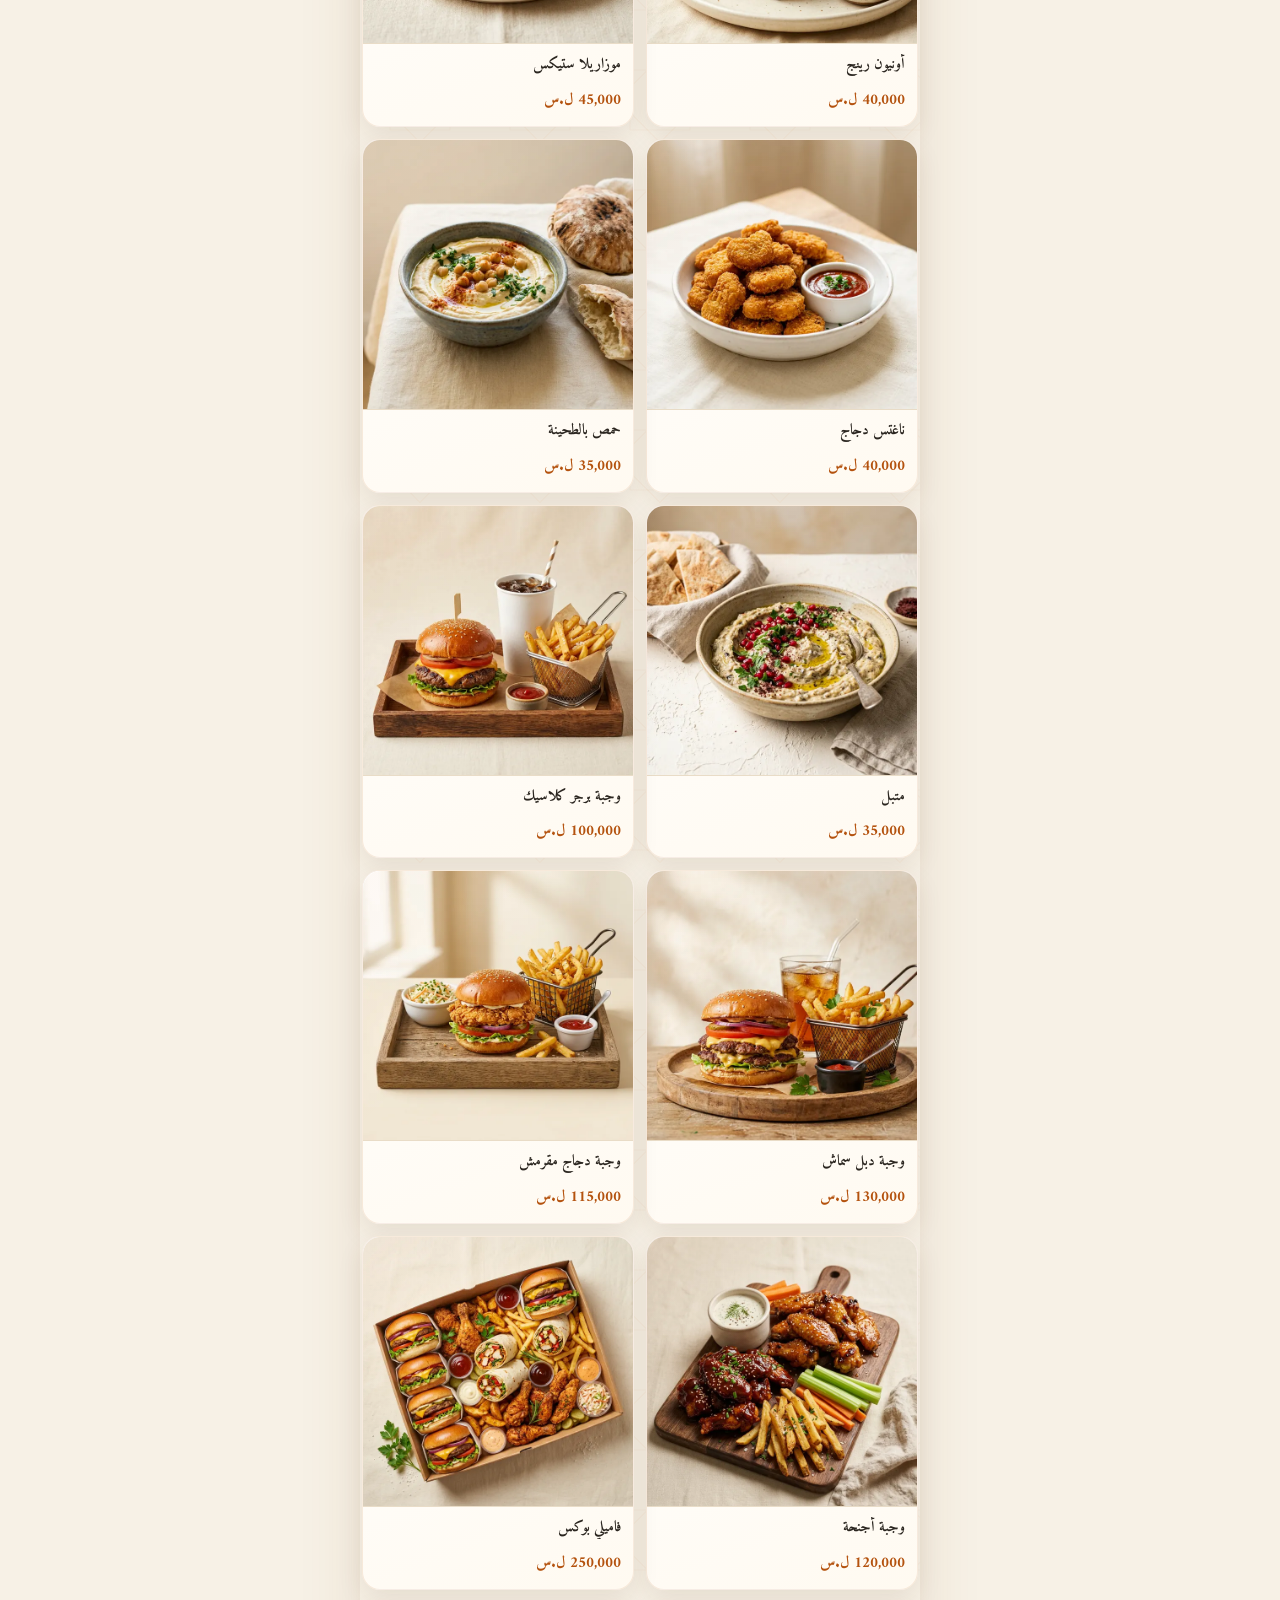
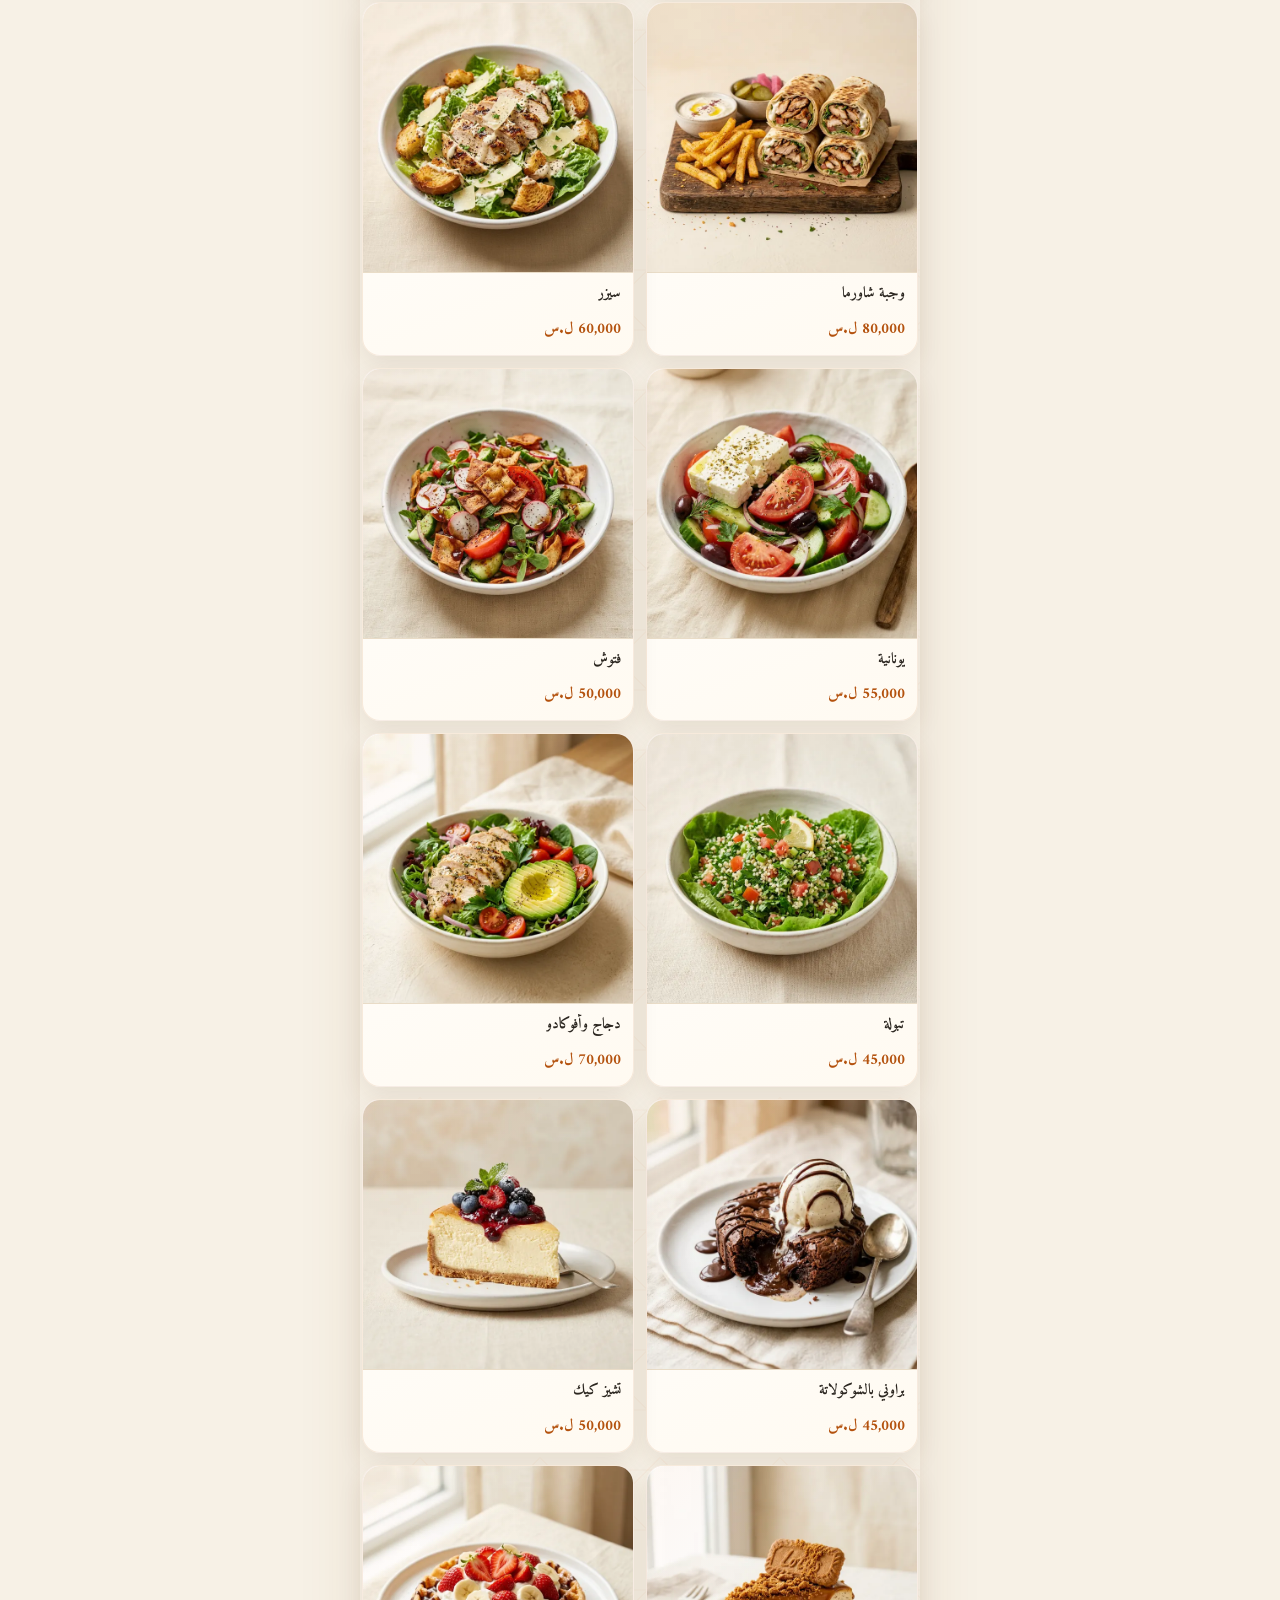
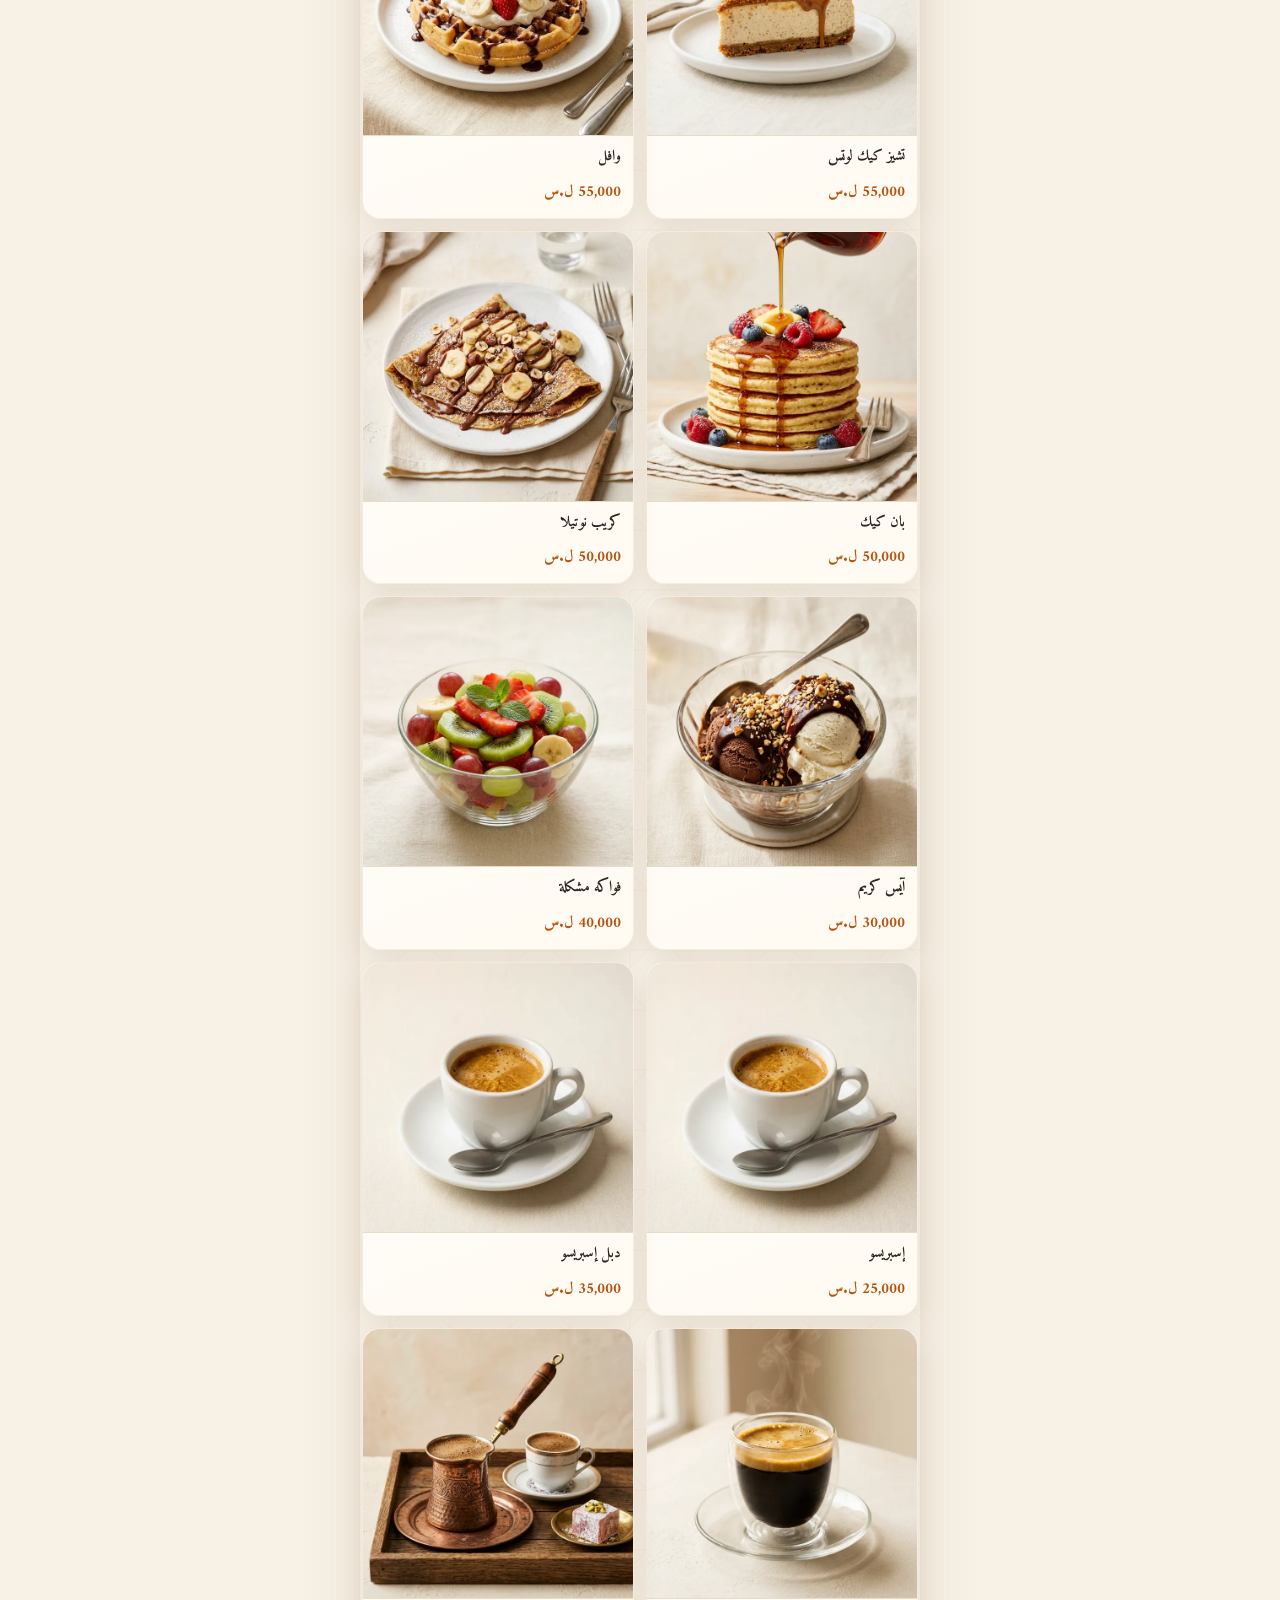
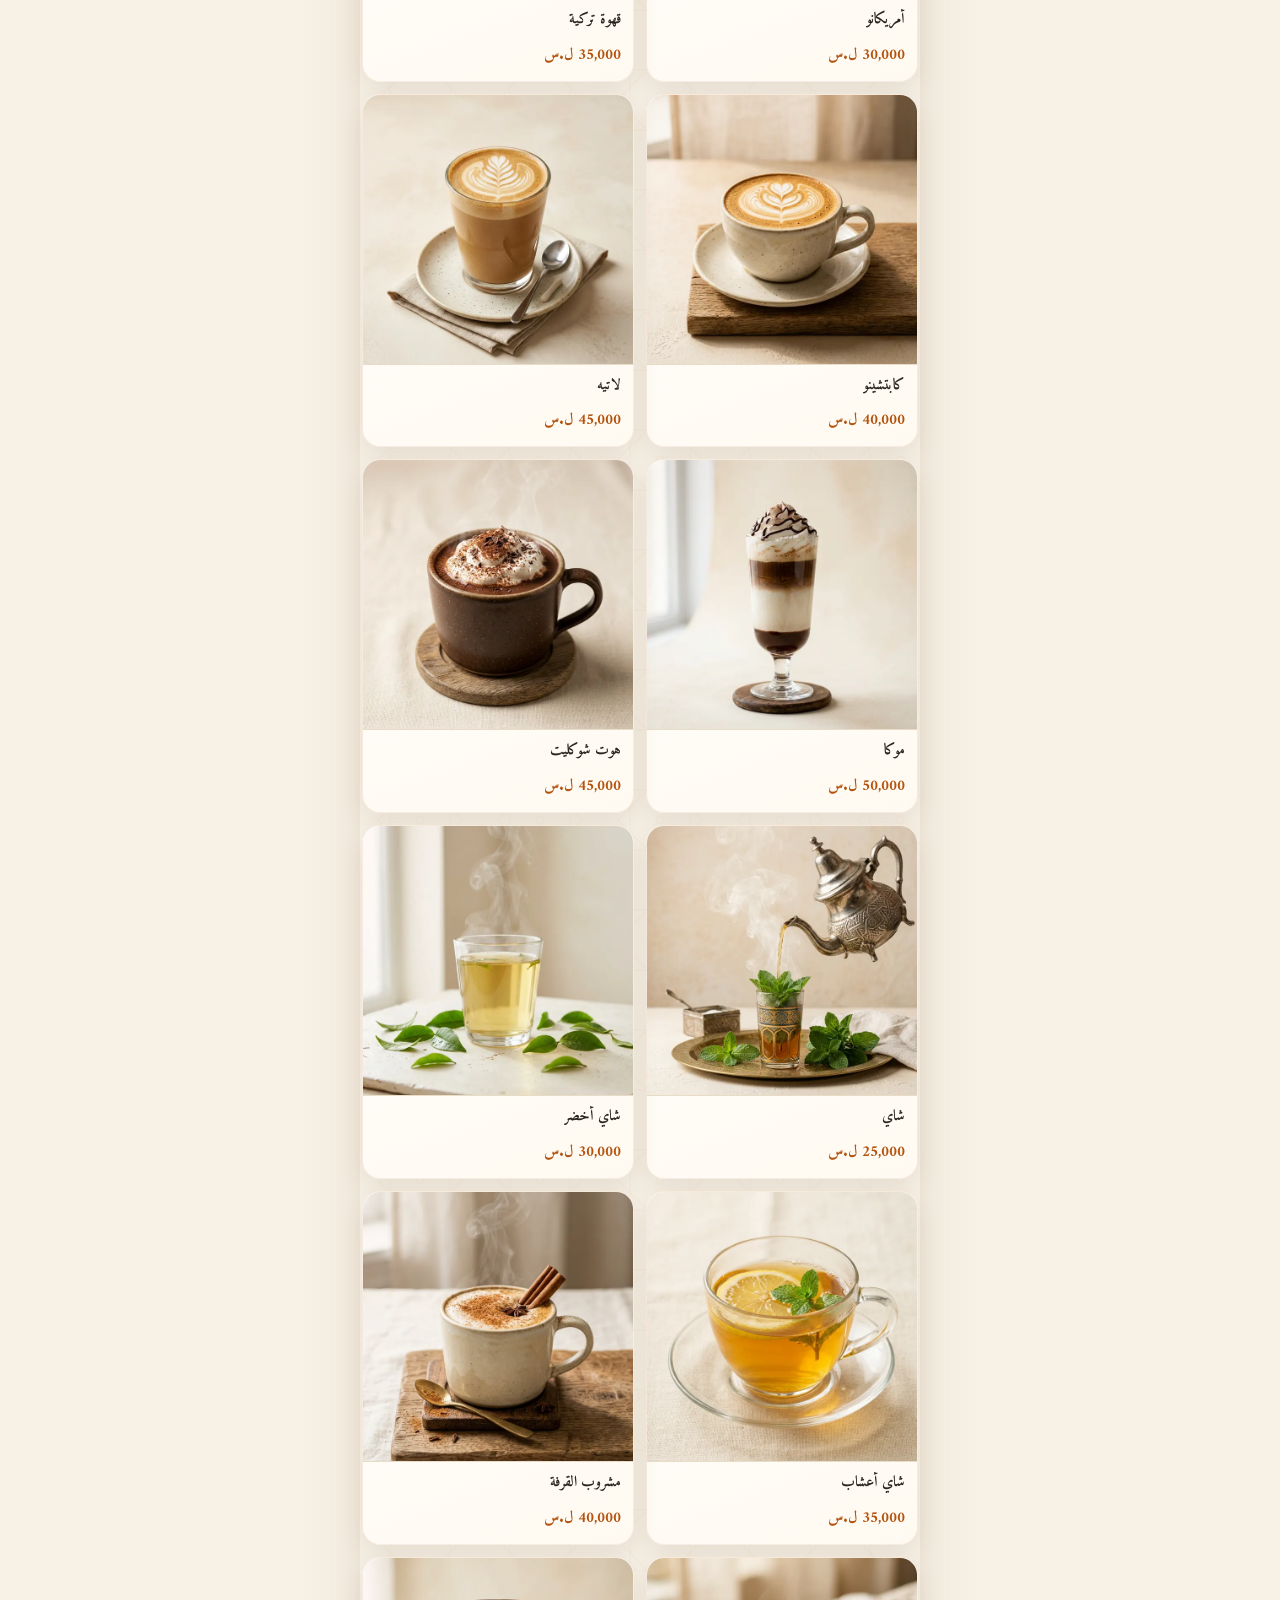
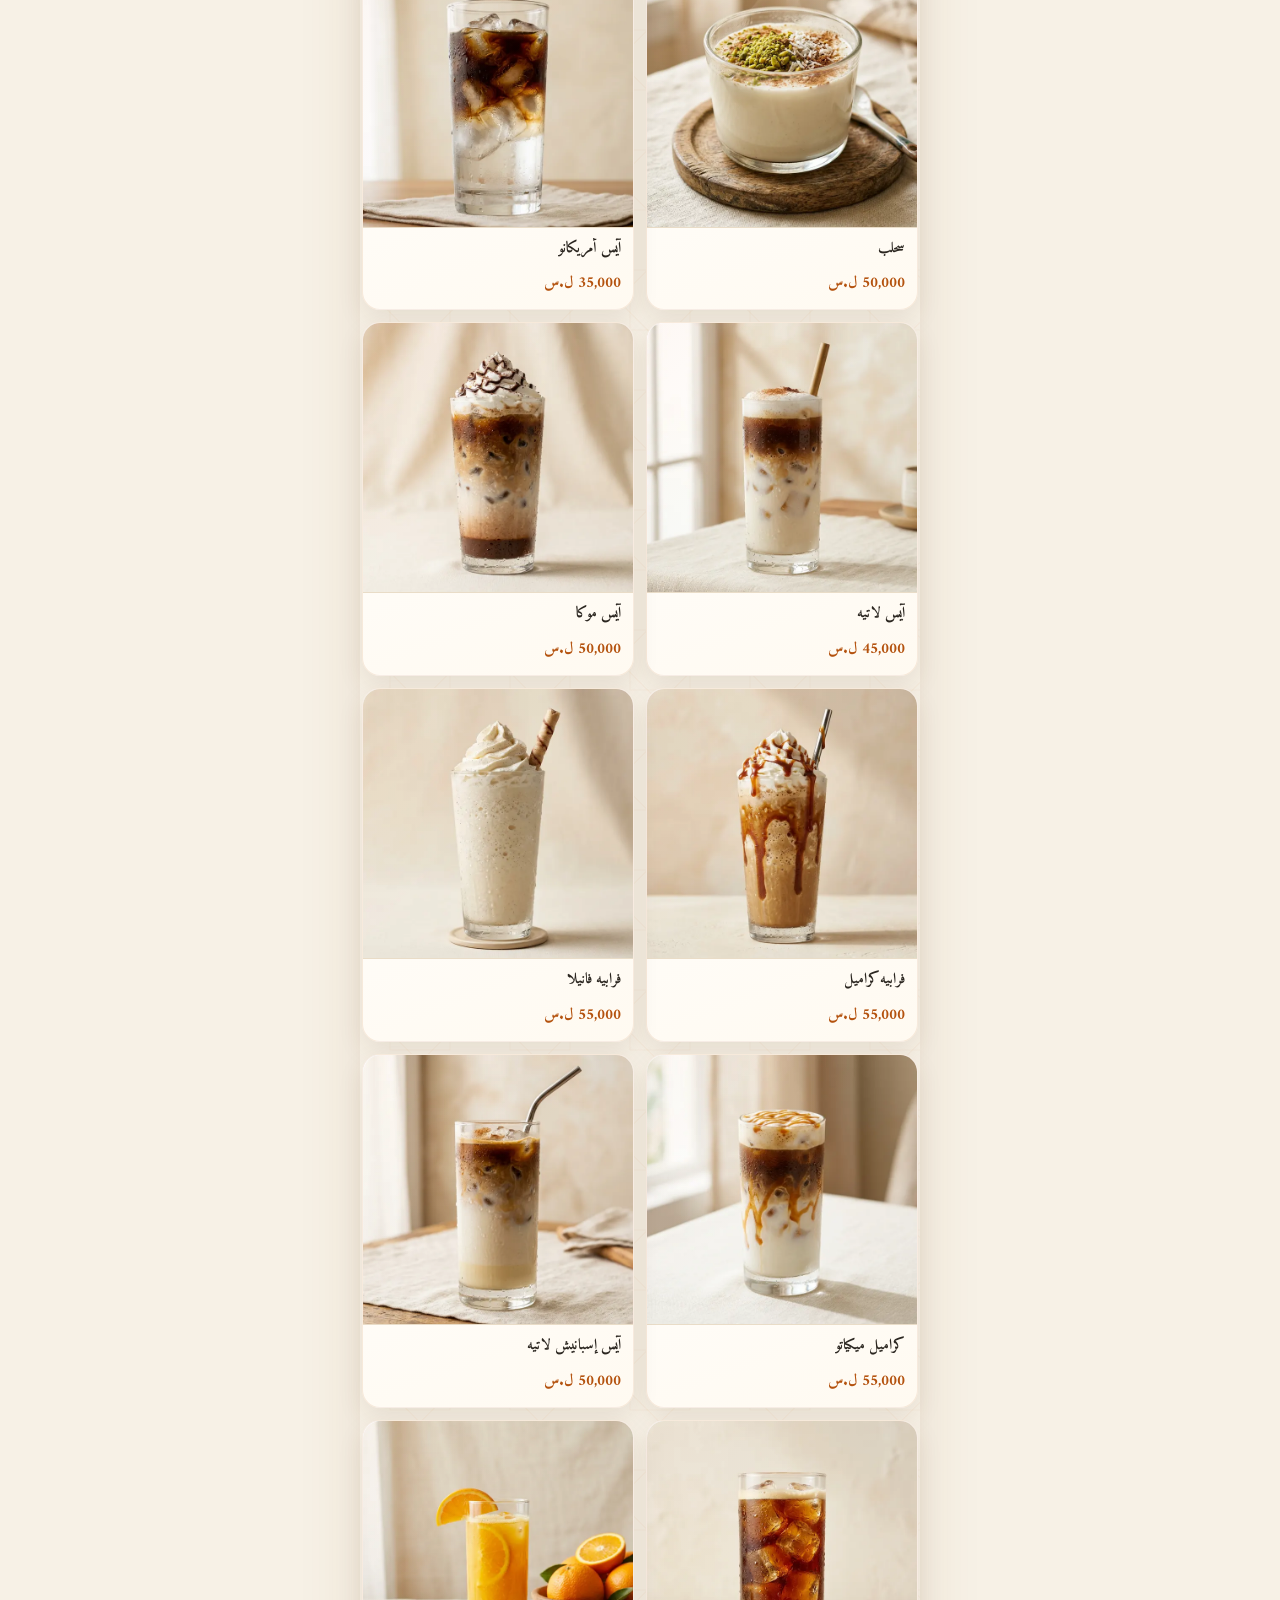
==== commit fbc9d72b: "Fix All-grid cards: apply vertical grid-card layout (image top, full name, price at bottom) - names " ====
--- a/bite-house-menu/index.html
+++ b/bite-house-menu/index.html
@@ -416,6 +416,8 @@
     padding:2px;
   }
   .grid-card{
+    position:relative;
+    overflow:hidden;
     flex-direction:column;
     align-items:stretch;
     gap:0;
@@ -431,17 +433,18 @@
     border-bottom:1px solid var(--line);
     box-shadow:none;
   }
-  .grid-card .item-body{ padding:10px 12px 12px; }
-  .grid-card .item-top{ flex-direction:column; align-items:flex-start; gap:3px; }
+  .grid-card .item-body{ padding:10px 12px 12px; display:flex; flex-direction:column; flex:1; }
+  .grid-card .item-top{ flex-direction:column; align-items:flex-start; gap:3px; flex:1; }
   .grid-card .item-name{
     font-size:15px;
     line-height:1.45;
     display:-webkit-box;
-    -webkit-line-clamp:2;
+    -webkit-line-clamp:3;
     -webkit-box-orient:vertical;
     overflow:hidden;
-  }
-  .grid-card .item-price{ font-size:15.5px; }
+    word-break:break-word;
+  }
+  .grid-card .item-price{ font-size:15.5px; margin-top:auto; padding-top:8px; }
   .grid-card .leader{ display:none; }
   .grid-card .item-desc{ display:none; }
   .grid-card .badge{
@@ -740,7 +743,11 @@
     anyResults = true;
 
     if(gridMode){
-      items.forEach(item => grid.appendChild(buildItemCard(item, gridIdx++)));
+      items.forEach(item => {
+        const c = buildItemCard(item, gridIdx++);
+        c.classList.add('grid-card');
+        grid.appendChild(c);
+      });
       return;
     }
 
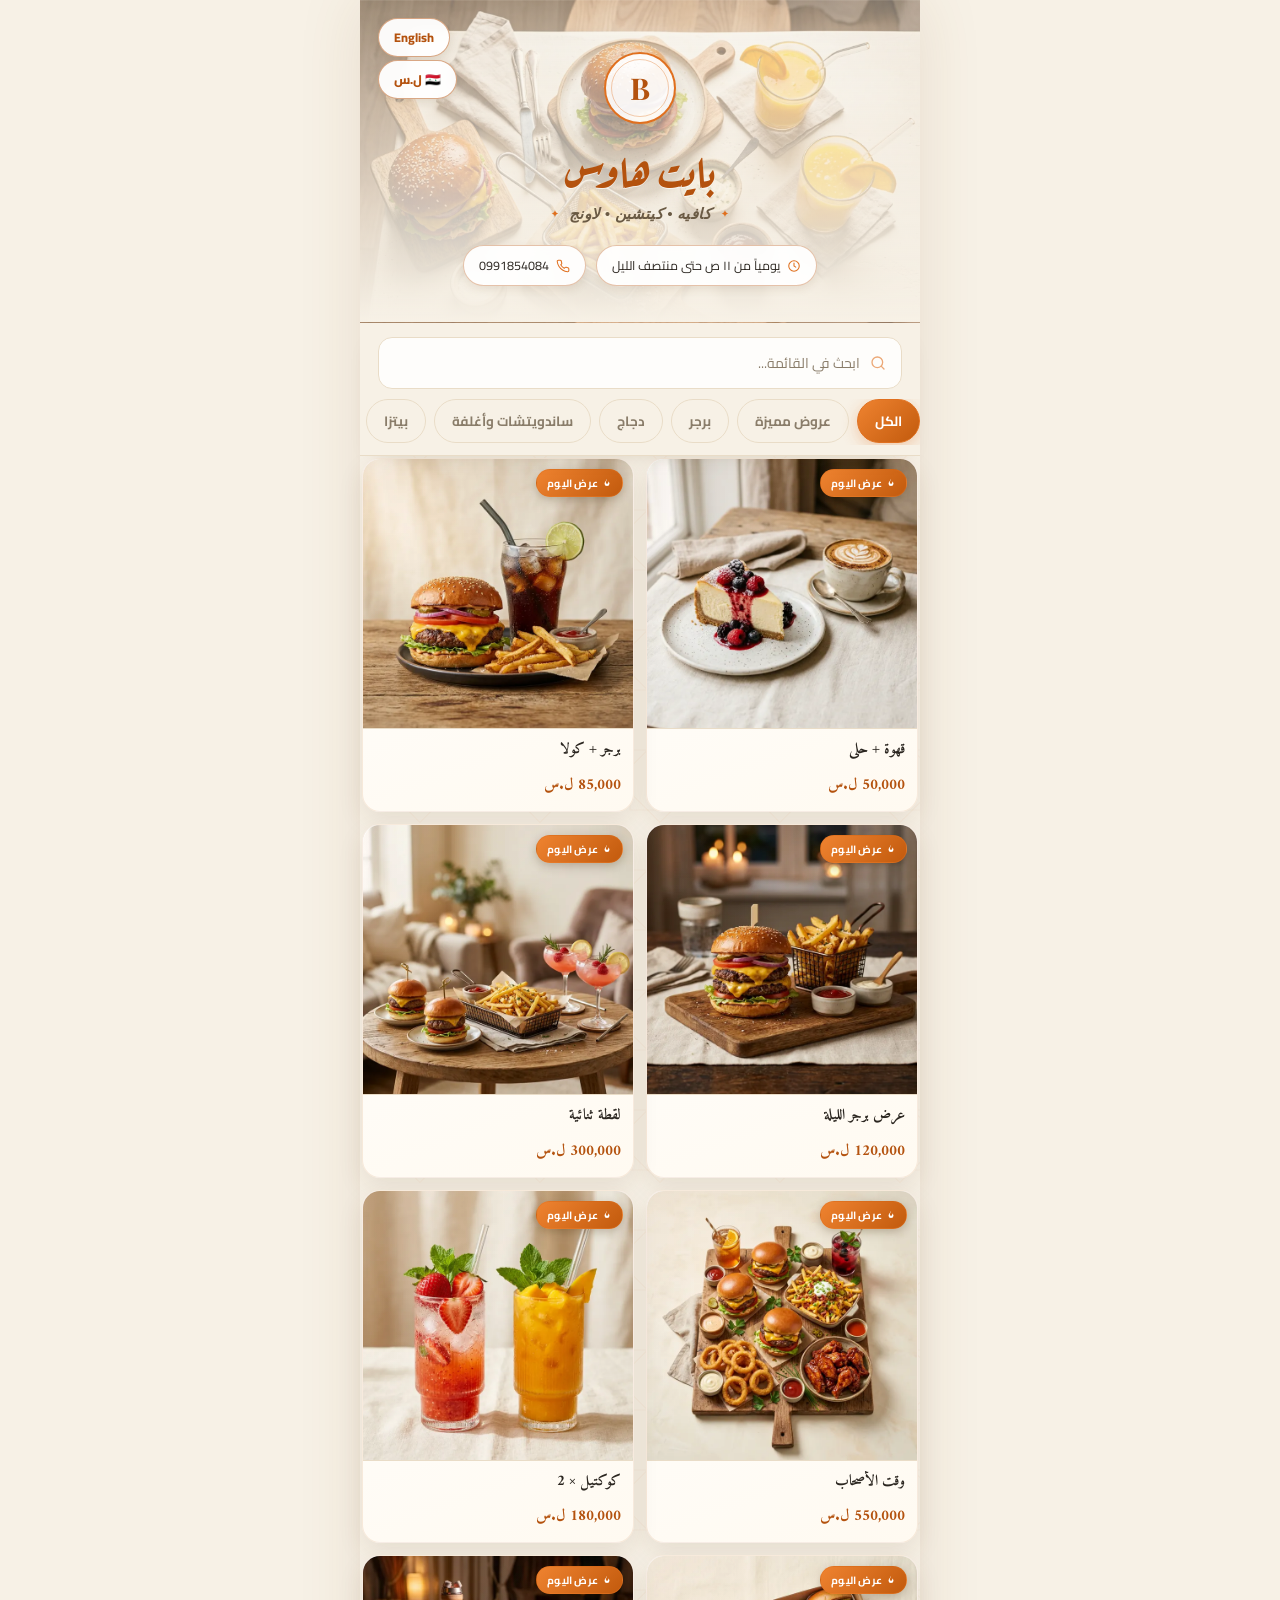
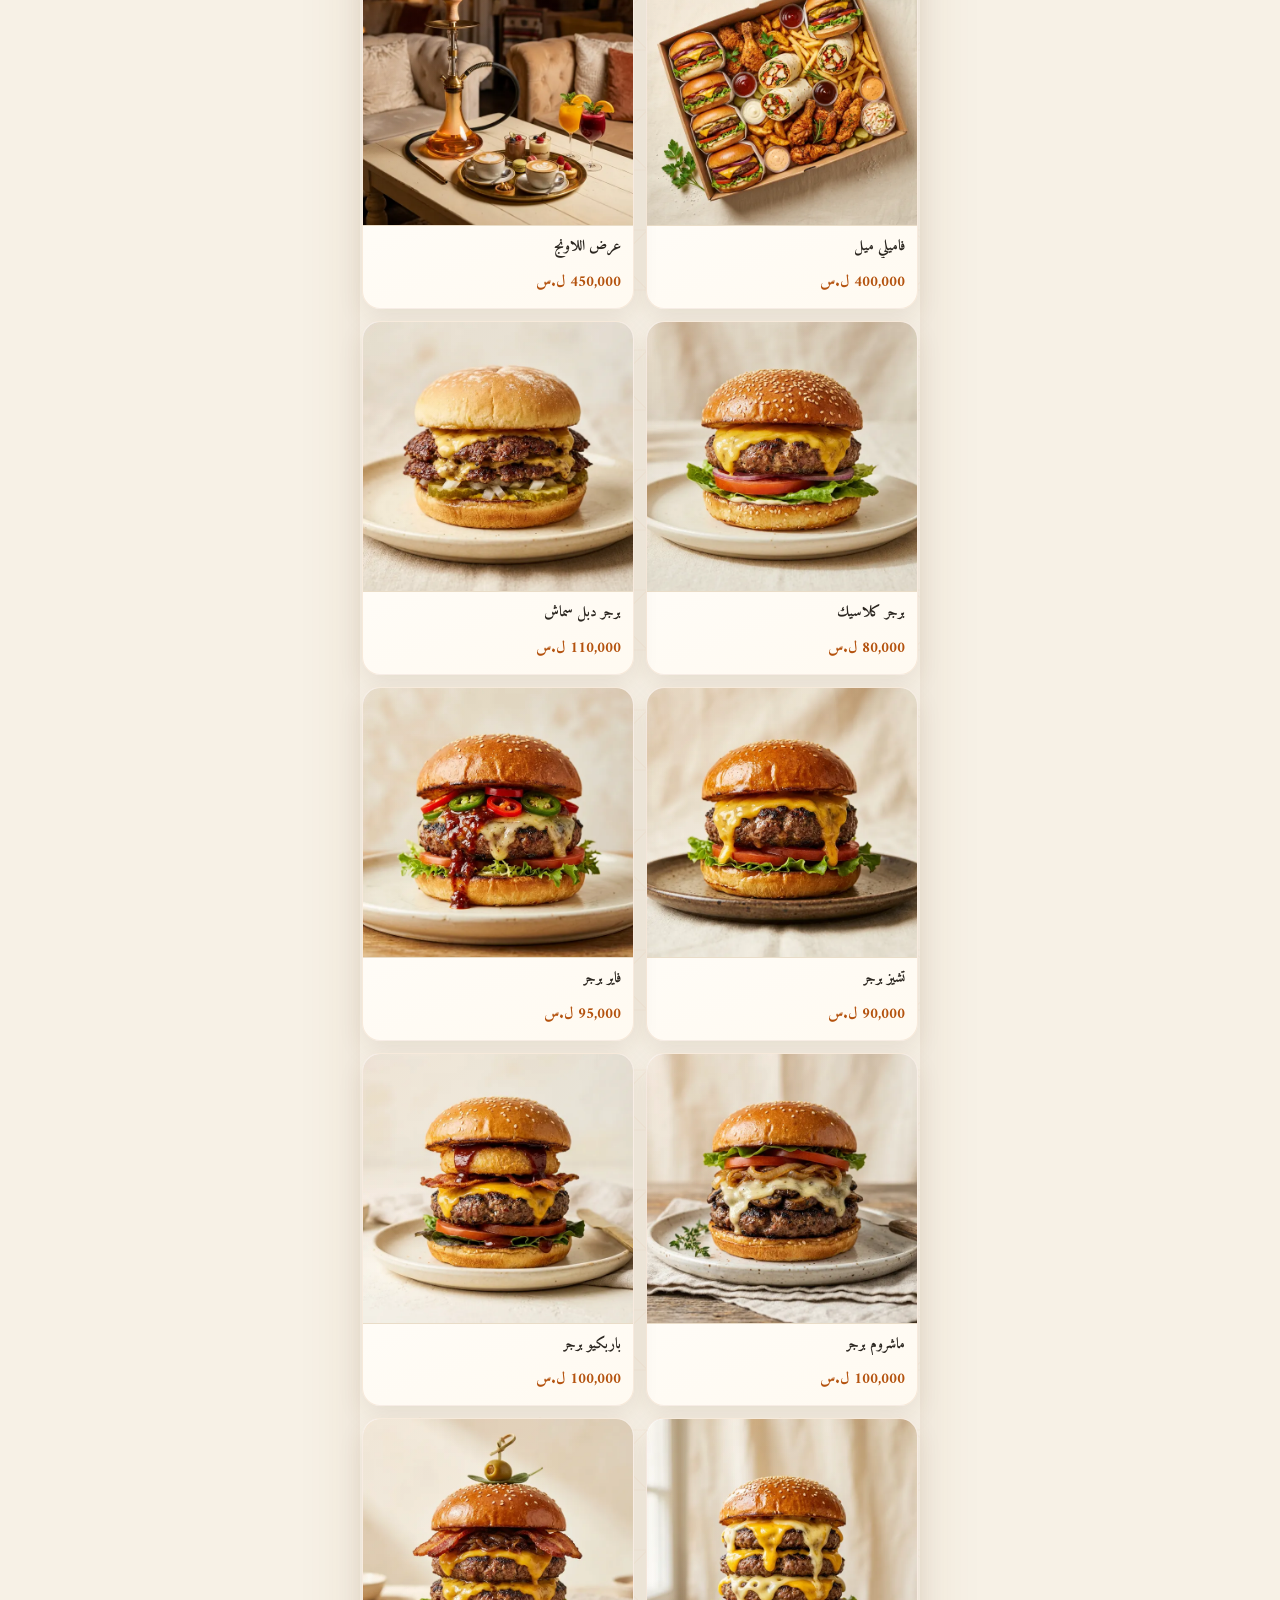
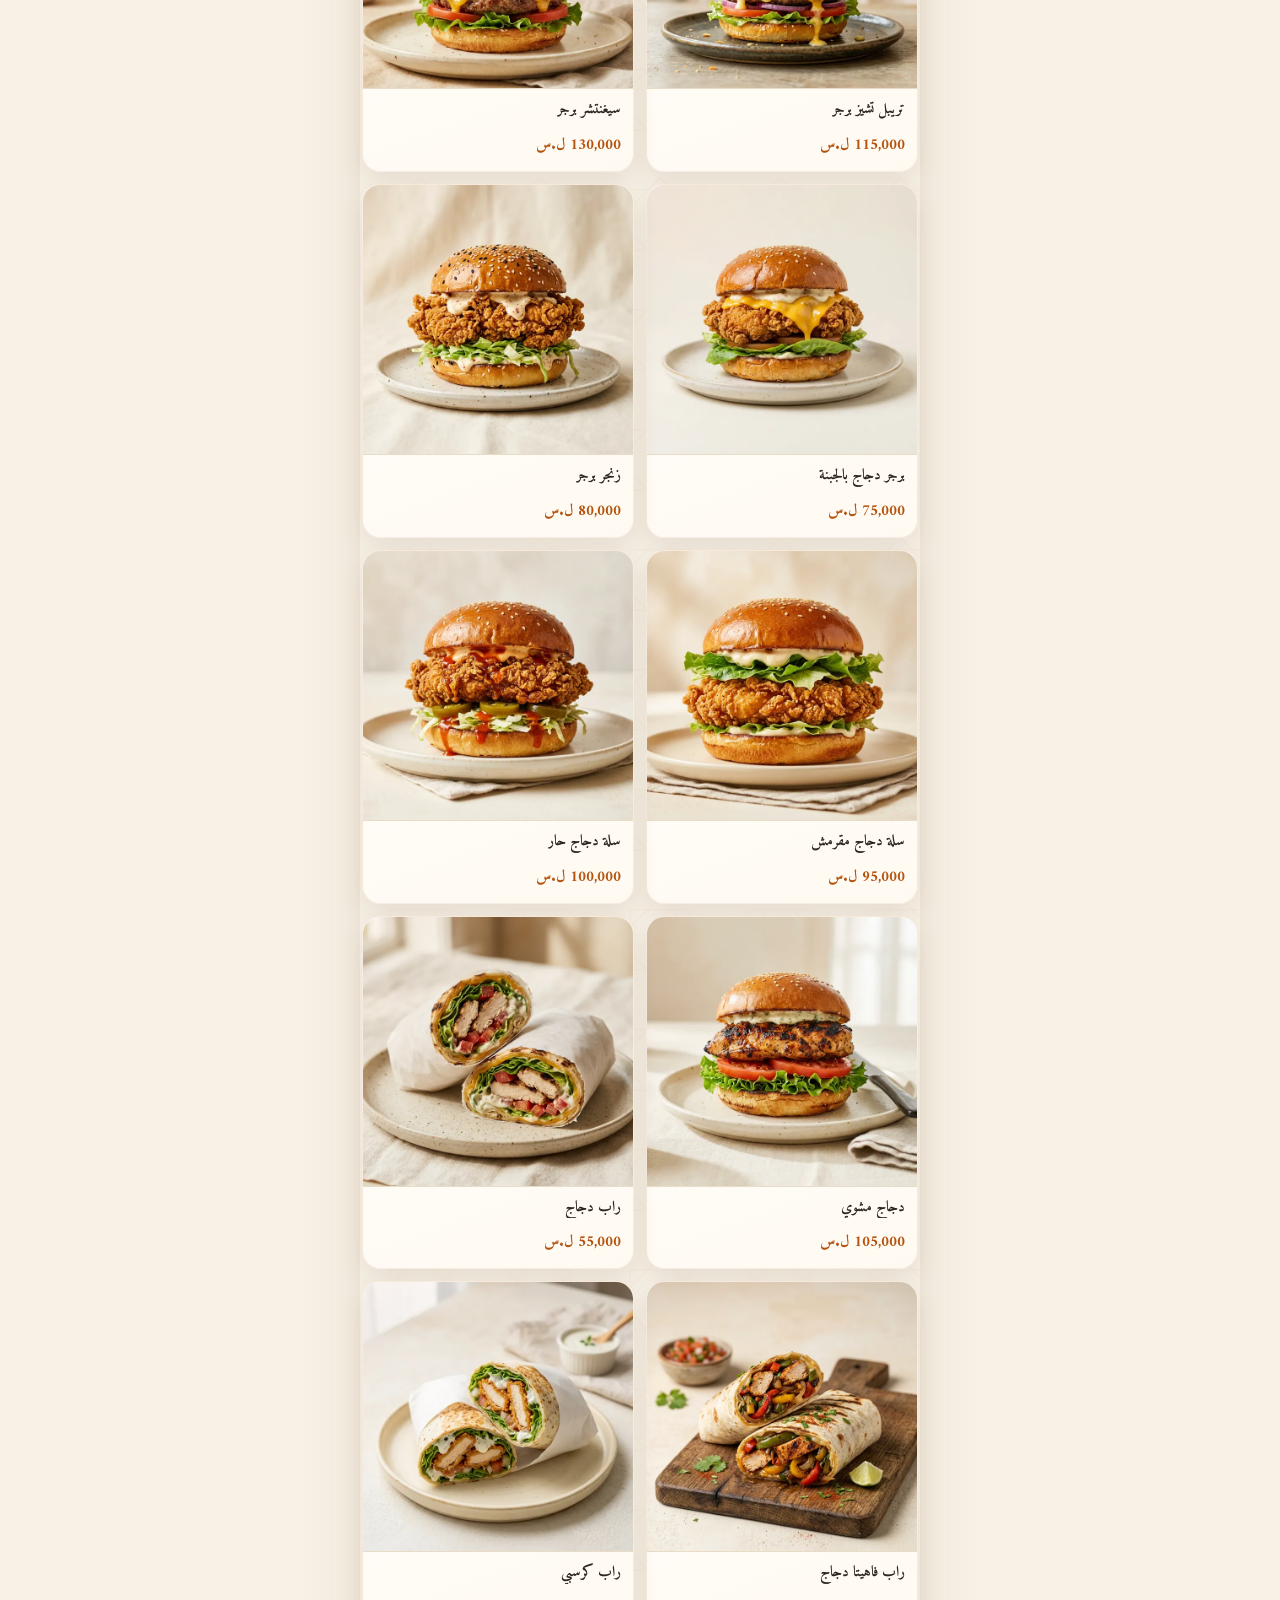
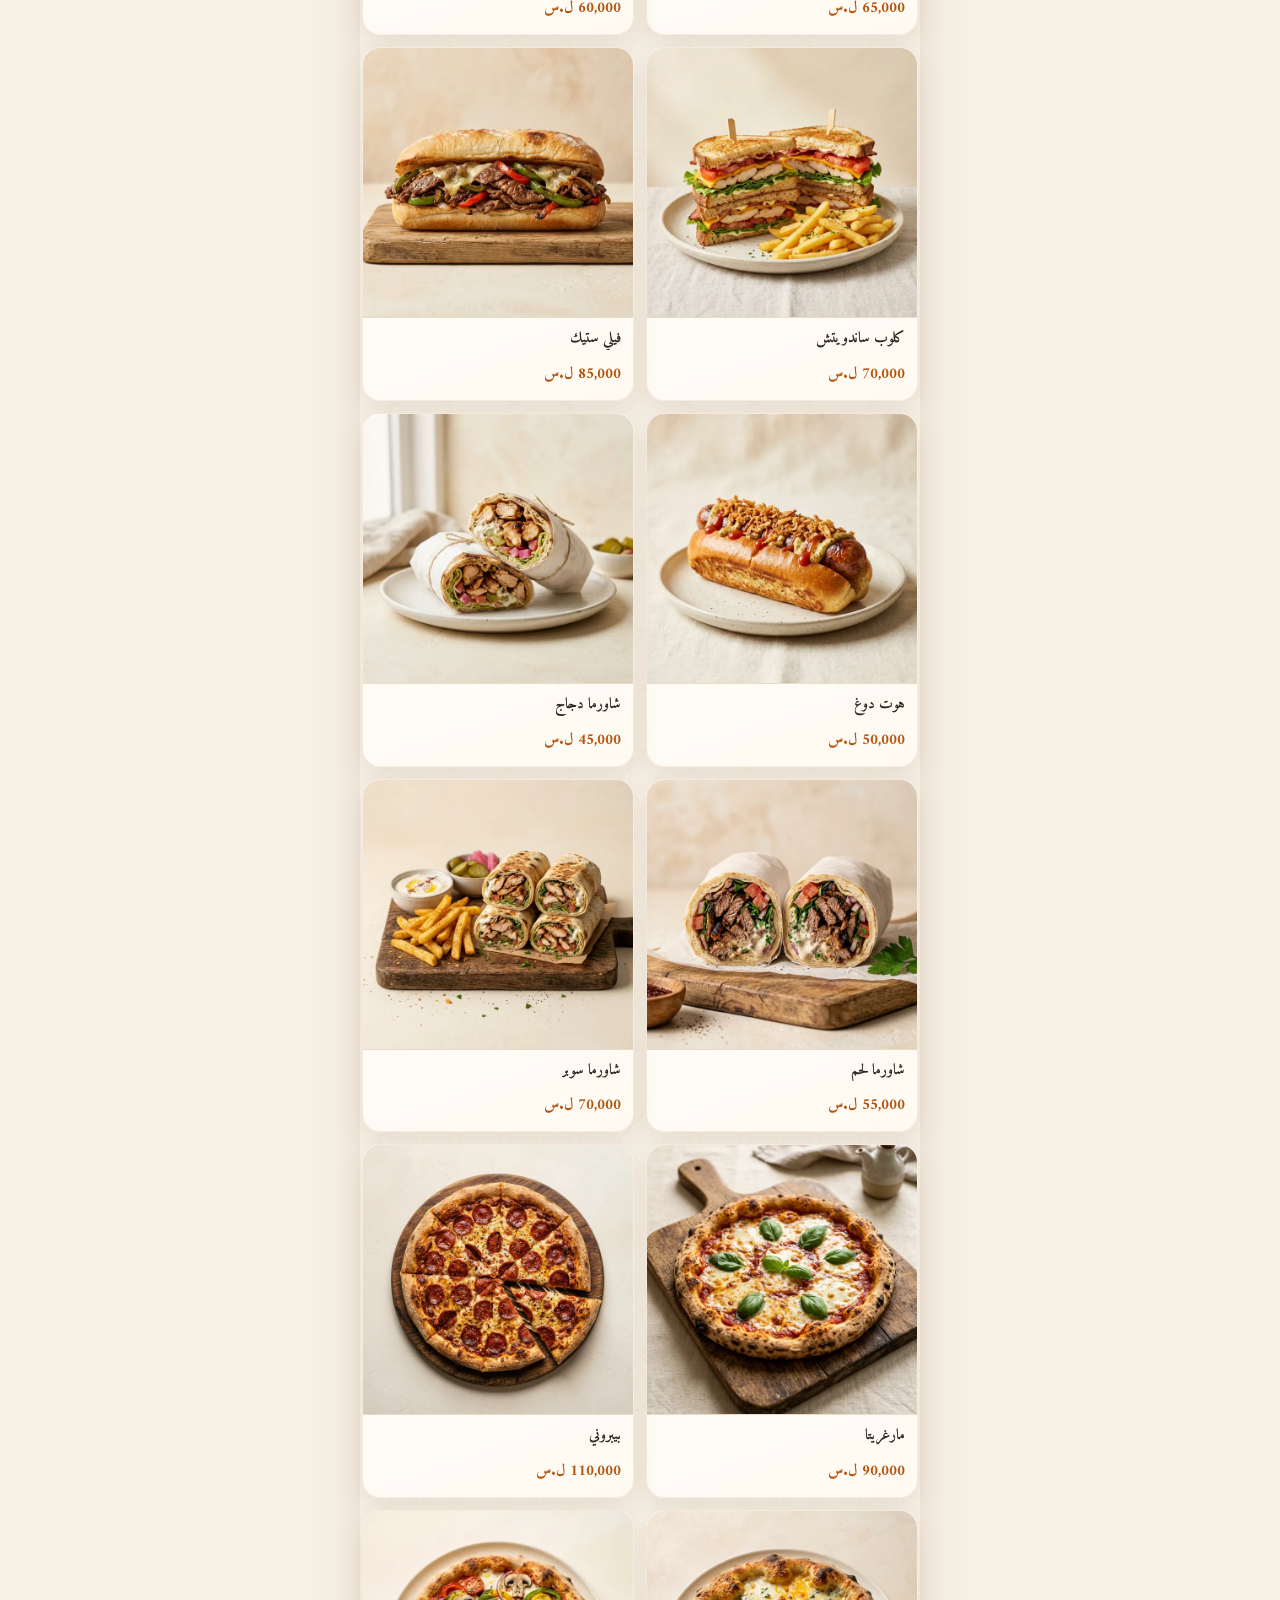
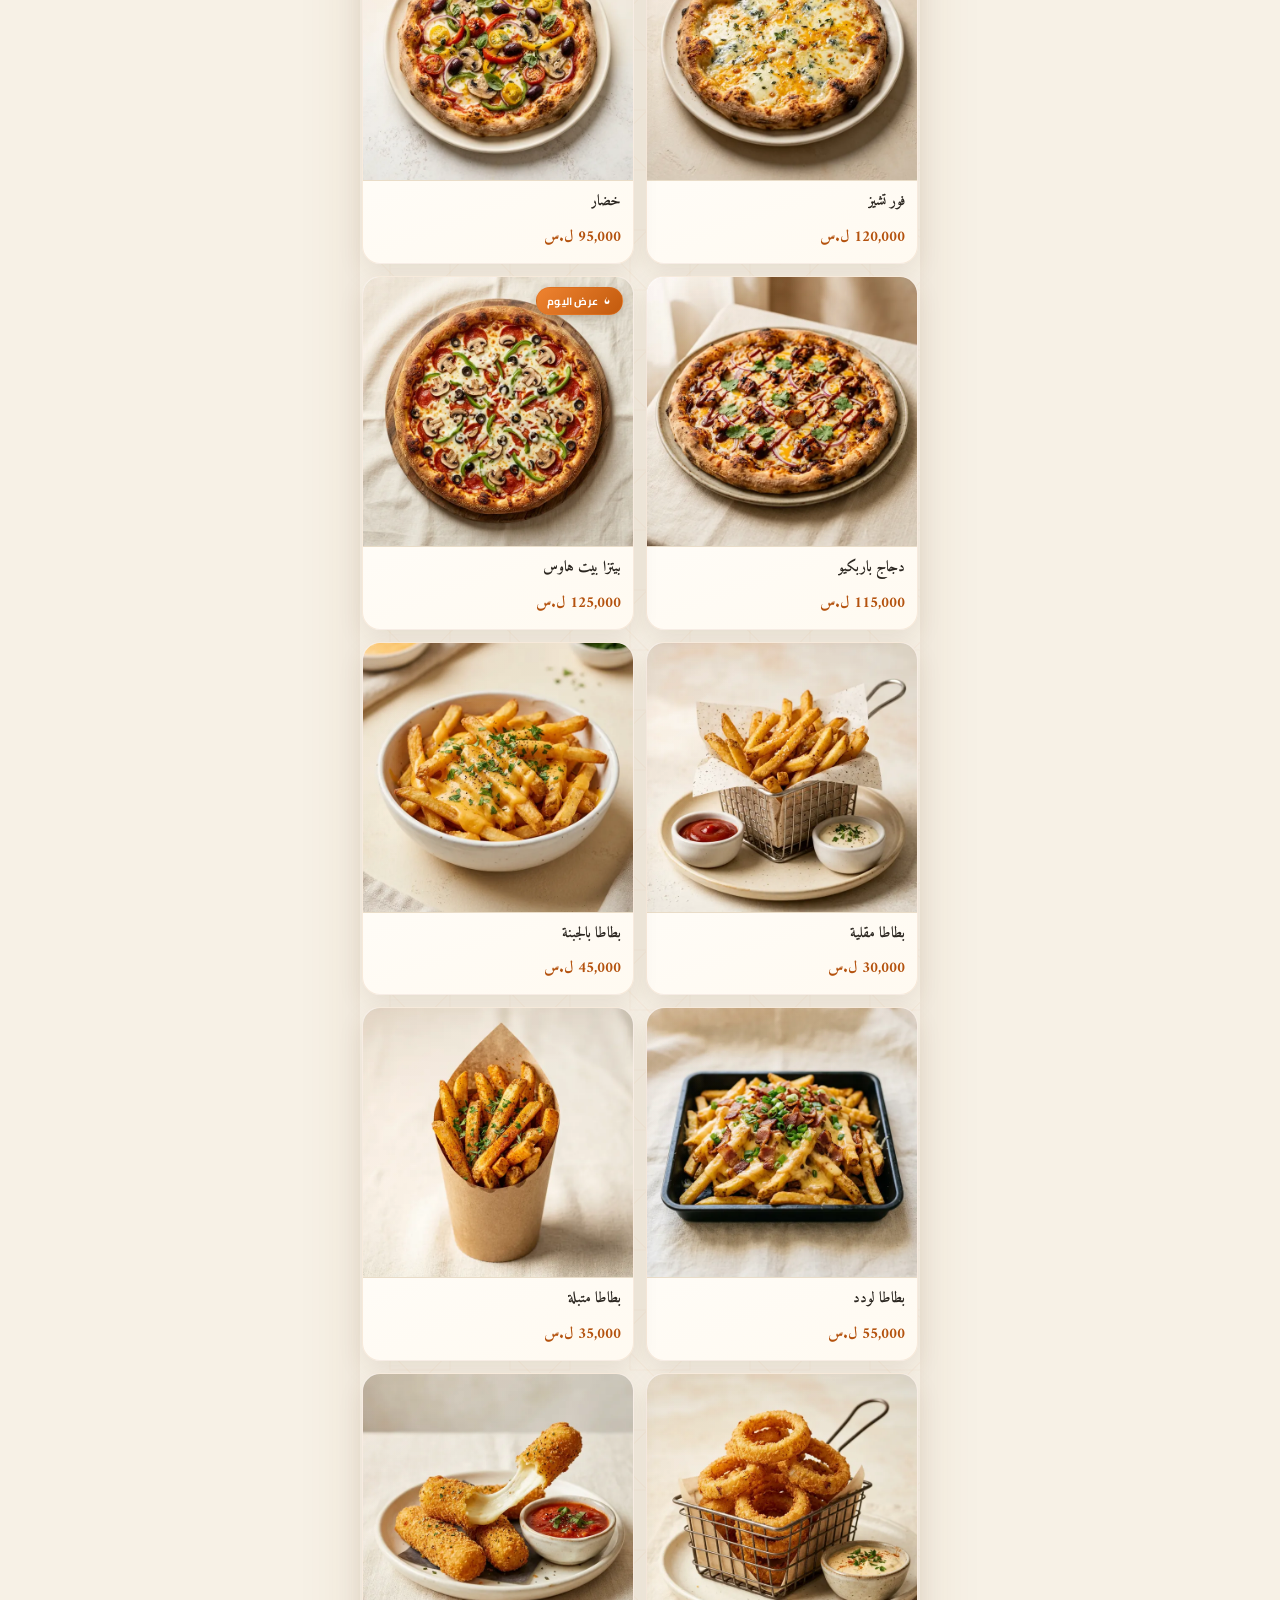
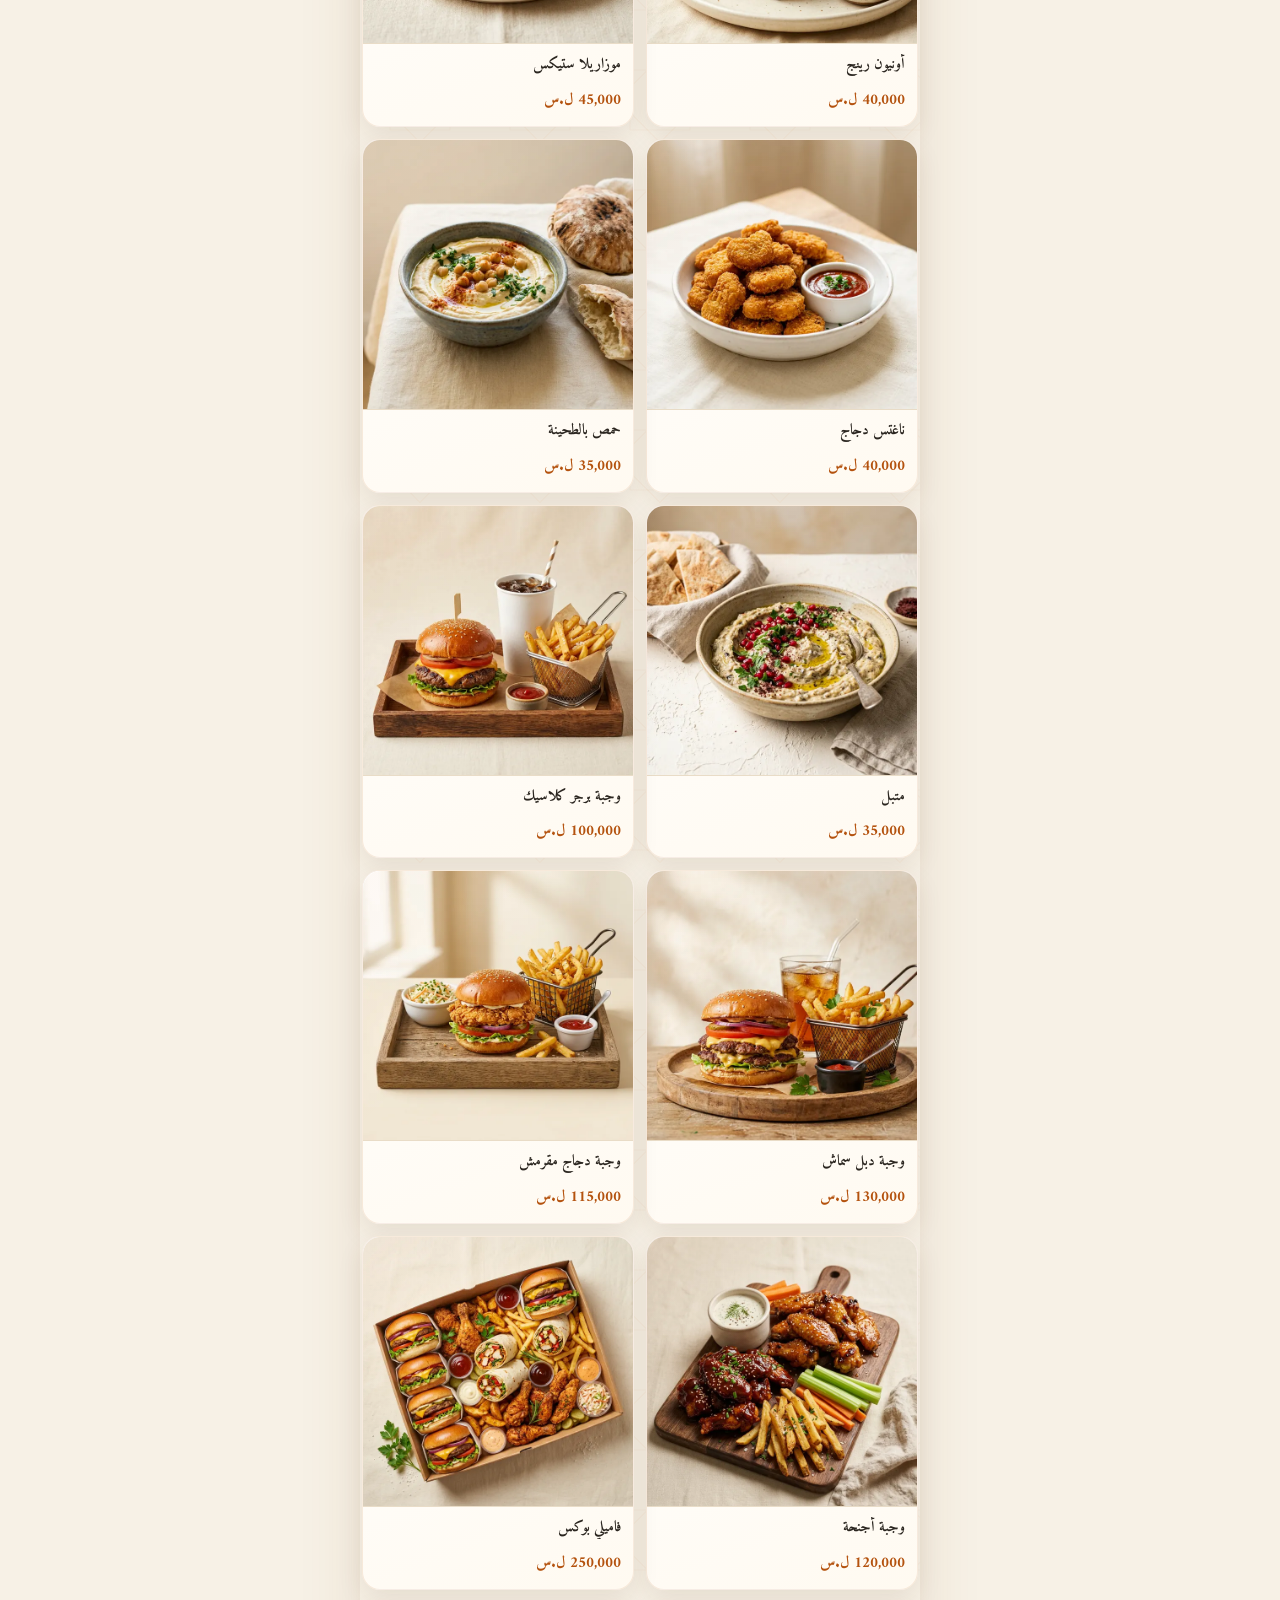
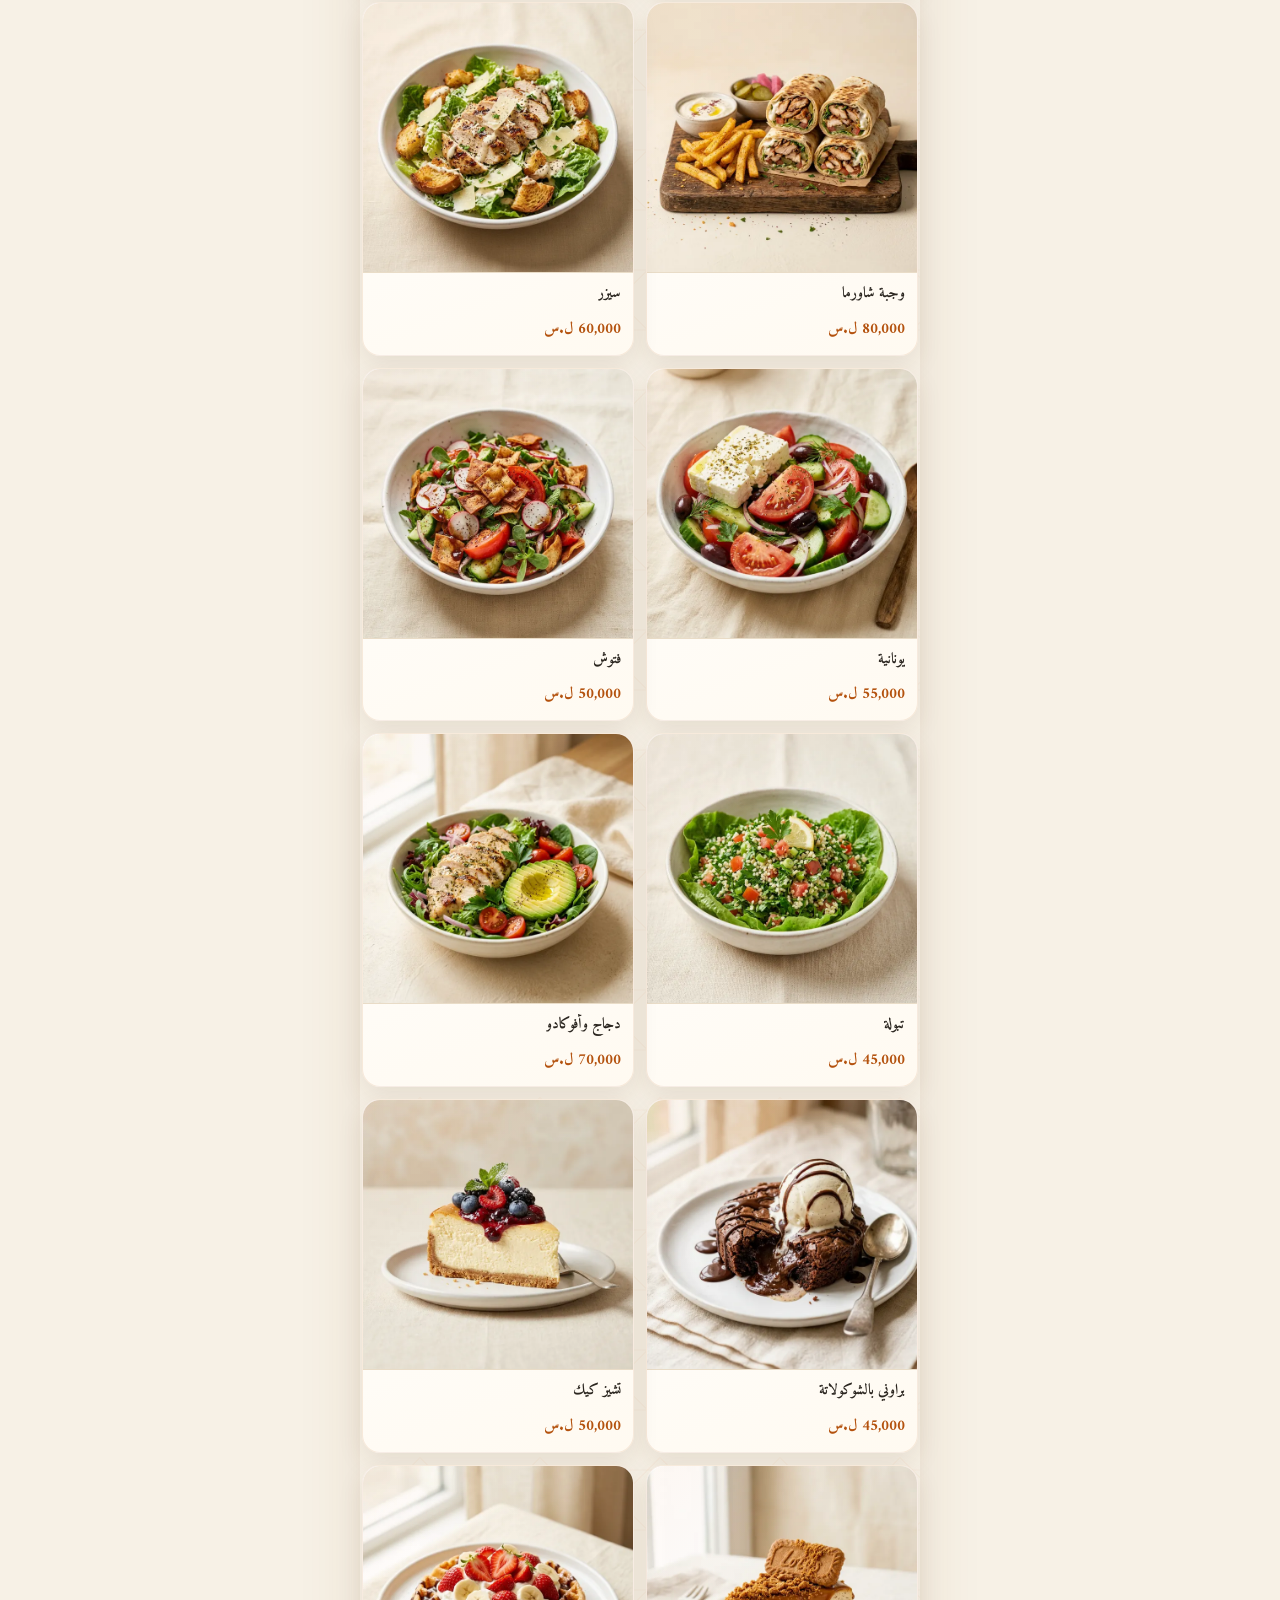
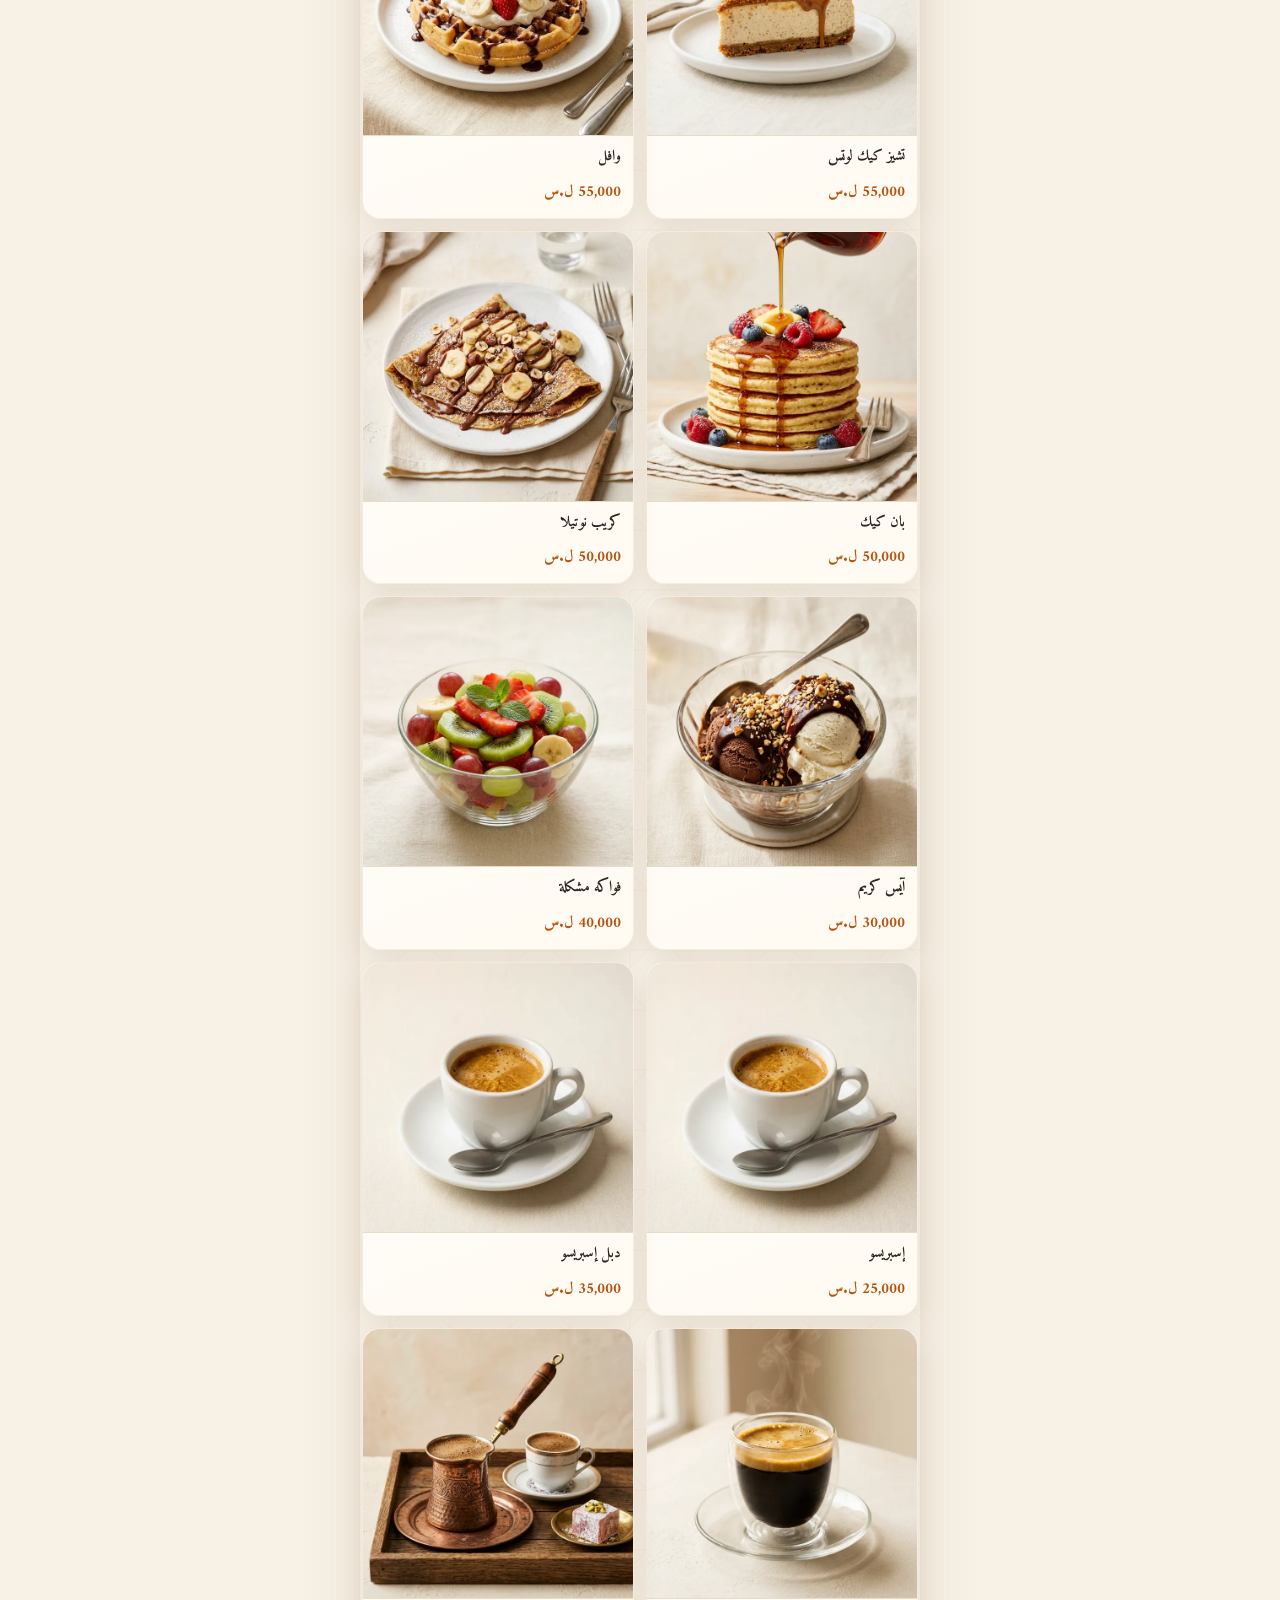
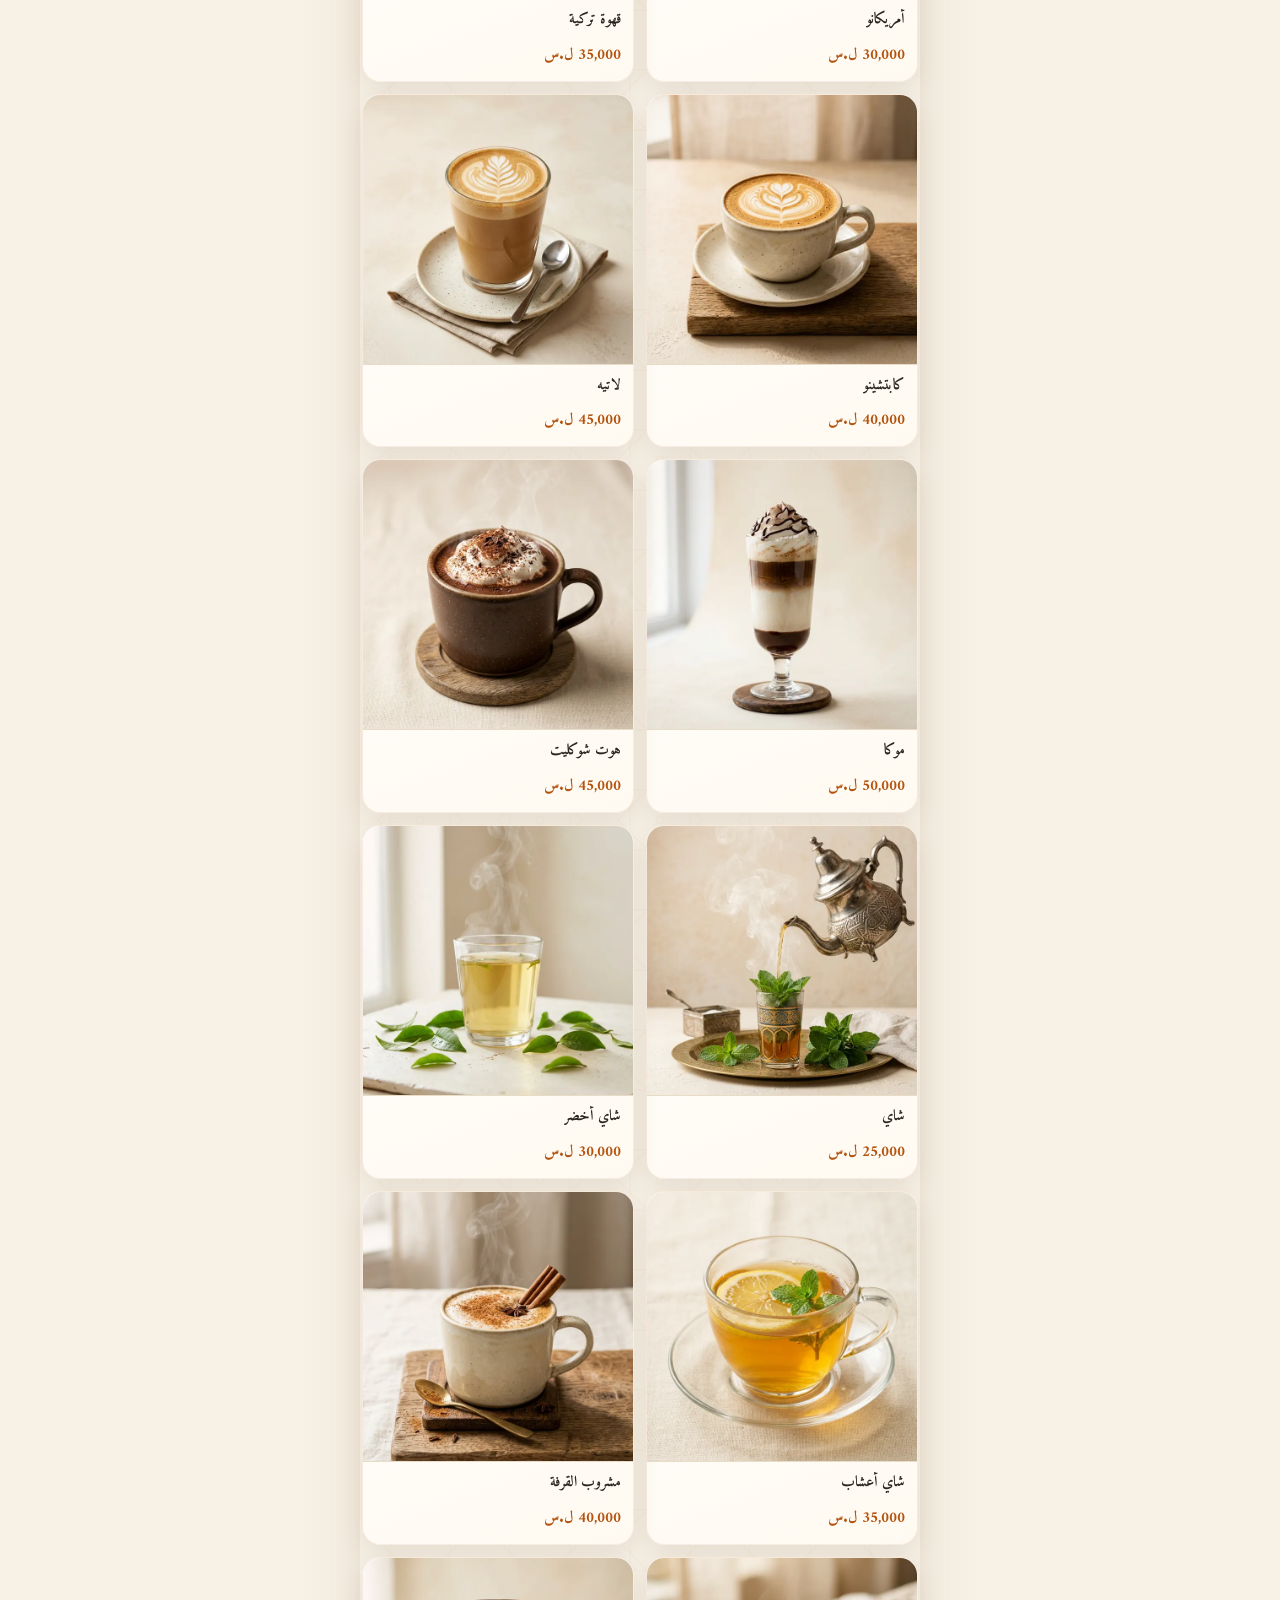
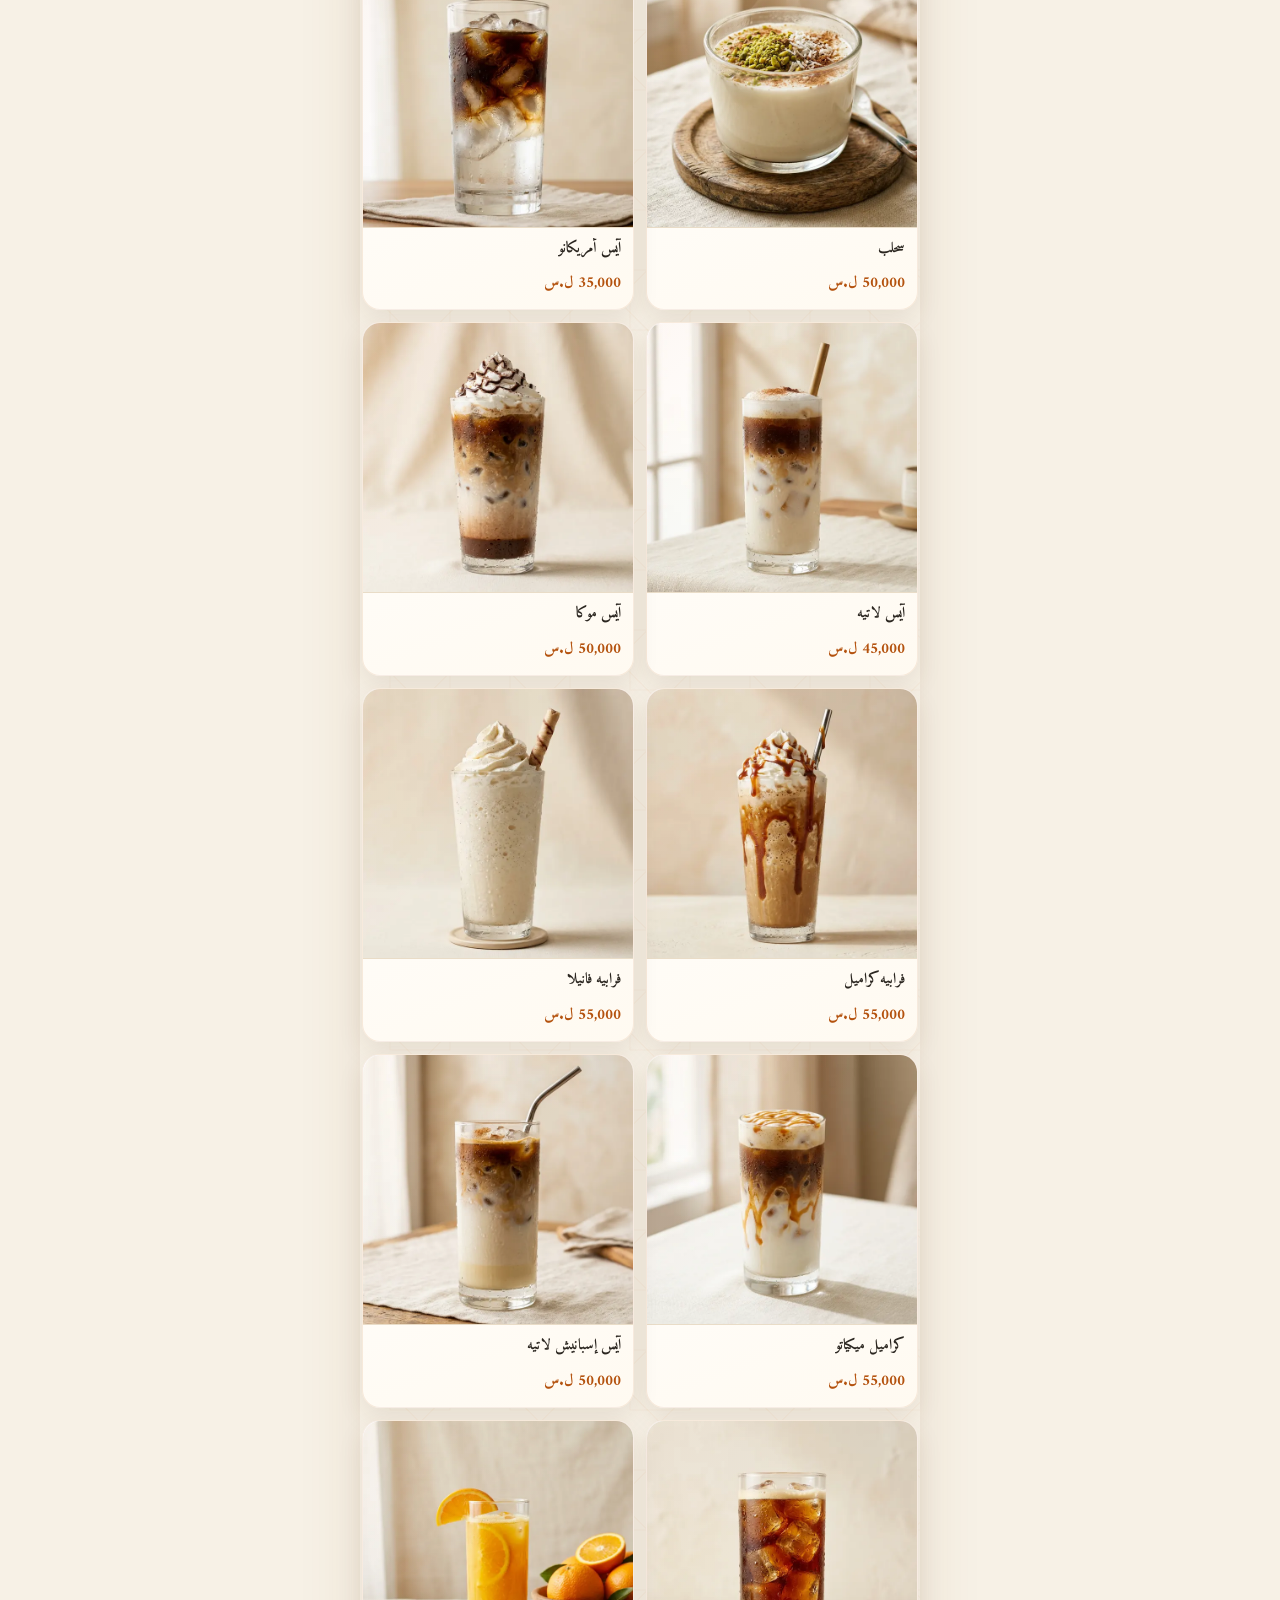
==== commit 75775a0b: "Fix grid-card badge anchor: static item-body so badges pin to card top over the image, not over the " ====
--- a/bite-house-menu/index.html
+++ b/bite-house-menu/index.html
@@ -433,7 +433,7 @@
     border-bottom:1px solid var(--line);
     box-shadow:none;
   }
-  .grid-card .item-body{ padding:10px 12px 12px; display:flex; flex-direction:column; flex:1; }
+  .grid-card .item-body{ padding:10px 12px 12px; display:flex; flex-direction:column; flex:1; position:static; }
   .grid-card .item-top{ flex-direction:column; align-items:flex-start; gap:3px; flex:1; }
   .grid-card .item-name{
     font-size:15px;
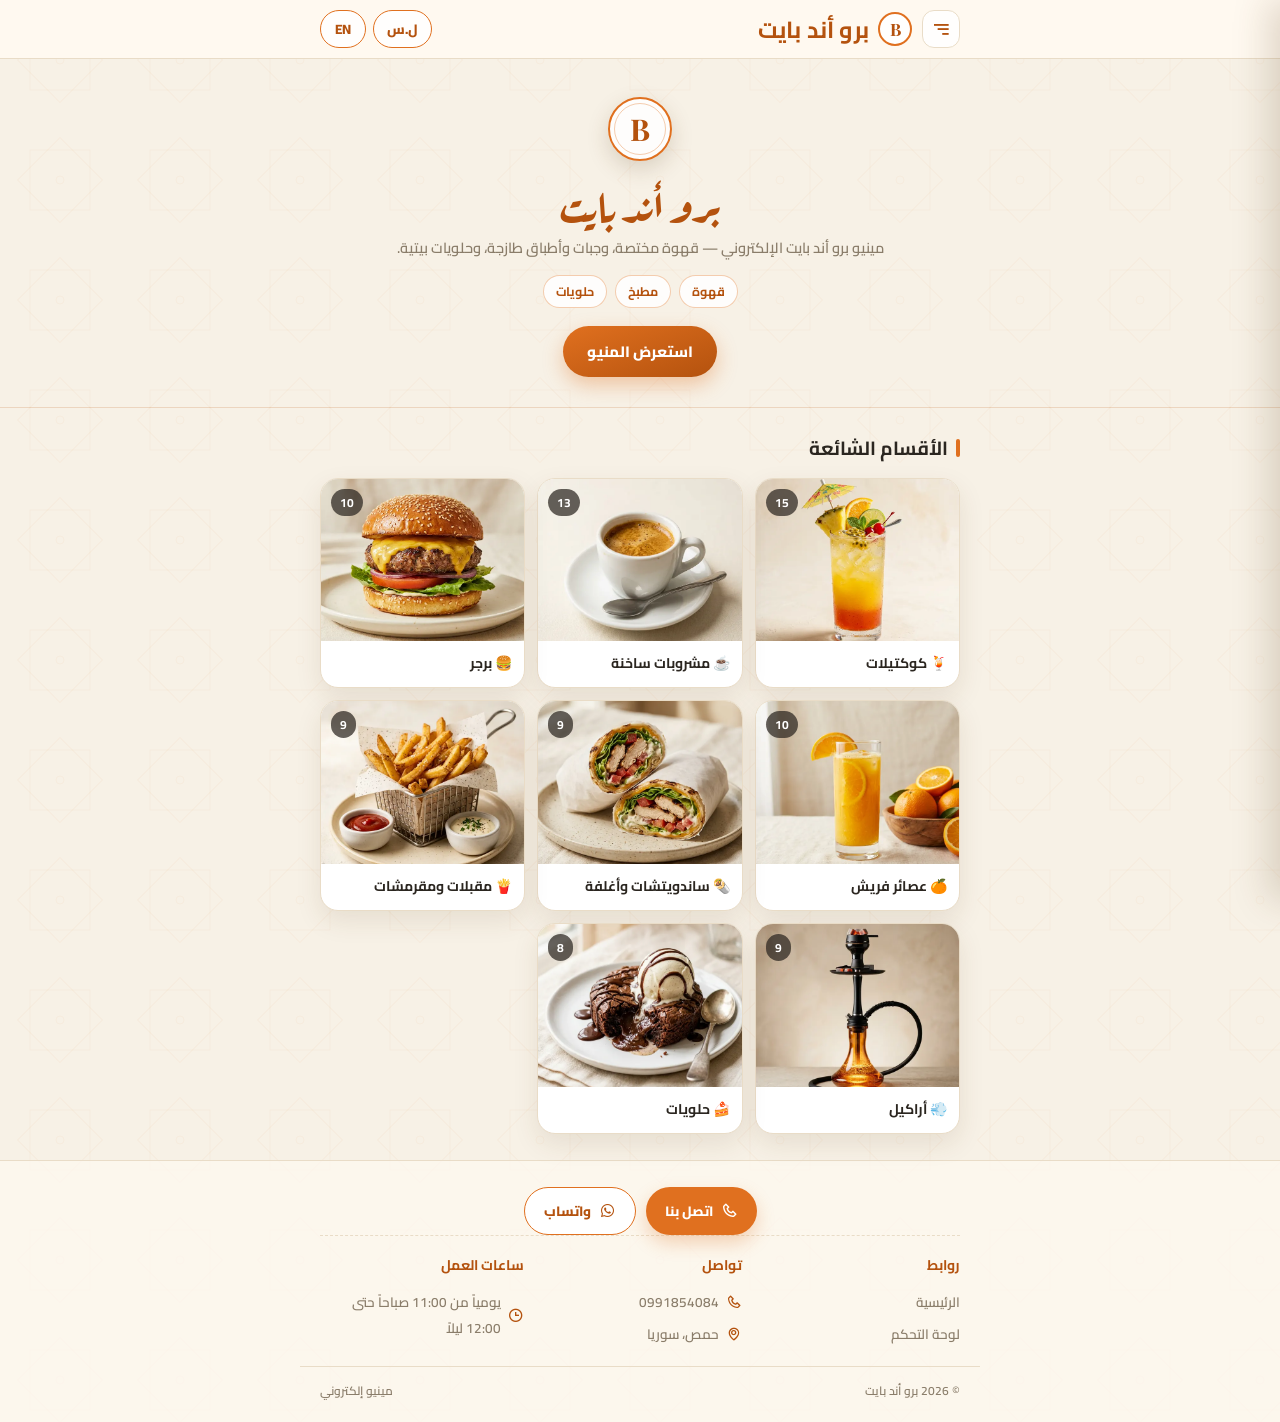
==== commit 61a82a44: "Redirect old bite-house-menu path to the current storefront (fixes legacy QR cards)" ====
--- a/bite-house-menu/index.html
+++ b/bite-house-menu/index.html
@@ -1,832 +1,14 @@
 <!DOCTYPE html>
-<html lang="ar" dir="rtl" id="htmlRoot">
+<html lang="ar" dir="rtl">
 <head>
-<meta charset="UTF-8">
-<meta name="viewport" content="width=device-width, initial-scale=1.0">
-<title>BITE HOUSE — القائمة الرقمية | Digital Menu</title>
-<meta name="description" content="قائمة بايت هاوس الرقمية — كافيه • كيتشين • لاونج، حمص، سوريا">
-<meta name="theme-color" content="#f7f1e6">
-<link rel="preconnect" href="https://fonts.googleapis.com">
-<link rel="preconnect" href="https://fonts.gstatic.com" crossorigin>
-<link href="https://fonts.googleapis.com/css2?family=Amiri:ital,wght@0,400;0,700;1,400&family=Aref+Ruqaa:wght@400;700&family=Cairo:wght@400;600;700&family=Playfair+Display:ital,wght@0,500;0,700;1,500&display=swap" rel="stylesheet">
-<style>
-  :root{
-    --bg:#f7f1e6;
-    --paper:#ffffff;
-    --paper-2:#fffaf1;
-    --ink:#2b2620;
-    --ink-soft:#8a7d6a;
-    --accent:#e0701f;
-    --accent-deep:#b4520e;
-    --accent-soft:#f9e3cf;
-    --line:#e9dcc7;
-    --radius:18px;
-    --shadow: 0 10px 26px rgba(90,60,20,0.10);
-  }
-  *{box-sizing:border-box; -webkit-tap-highlight-color:transparent;}
-  html,body{margin:0;padding:0;background:var(--bg);color:var(--ink);}
-  ::selection{background:rgba(224,112,31,0.25);}
-  body{
-    font-family:'Cairo',sans-serif;
-    -webkit-font-smoothing:antialiased;
-    padding-bottom:48px;
-    max-width:560px;
-    margin:0 auto;
-    min-height:100vh;
-    box-shadow:0 0 60px rgba(120,80,30,0.12);
-    position:relative;
-    background-image:url("data:image/svg+xml,%3Csvg xmlns='http://www.w3.org/2000/svg' width='120' height='120'%3E%3Cg fill='none' stroke='%23e0701f' stroke-opacity='0.045'%3E%3Crect x='30' y='30' width='60' height='60'/%3E%3Crect x='30' y='30' width='60' height='60' transform='rotate(45 60 60)'/%3E%3Ccircle cx='60' cy='60' r='4'/%3E%3C/g%3E%3C/svg%3E");
-  }
-
-  /* ============ HERO ============ */
-  .hero{
-    position:relative;
-    background-image:
-      linear-gradient(180deg, rgba(247,241,230,0.45) 0%, rgba(247,241,230,0.74) 55%, var(--bg) 100%),
-      url('img/hero-feast.webp');
-    background-size:cover;
-    background-position:center;
-    color:var(--ink);
-    padding:52px 22px 36px;
-    border-bottom:1px solid rgba(180,82,14,0.18);
-  }
-  .hero-brand{
-    text-align:center;
-    animation:fadeUp 0.7s 0.05s cubic-bezier(0.2,0.7,0.3,1) both;
-  }
-  .hero-mark{
-    display:inline-grid;
-    place-items:center;
-    width:72px;height:72px;
-    border-radius:50%;
-    border:2px solid var(--accent);
-    font-family:'Playfair Display','Amiri',serif;
-    font-size:30px;
-    font-weight:700;
-    color:var(--accent-deep);
-    margin-bottom:14px;
-    position:relative;
-    background:rgba(255,255,255,0.88);
-    box-shadow:0 8px 22px rgba(90,60,20,0.18);
-  }
-  .hero-mark::before{
-    content:'';
-    position:absolute;
-    inset:5px;
-    border:1px solid rgba(224,112,31,0.35);
-    border-radius:50%;
-  }
-  .brand-name{
-    font-family:'Aref Ruqaa','Amiri',serif;
-    font-size:clamp(34px, 11vw, 44px);
-    font-weight:700;
-    letter-spacing:1px;
-    line-height:1.3;
-    margin:0;
-    color:var(--accent-deep);
-    text-shadow:0 1px 0 rgba(255,255,255,0.65), 0 4px 18px rgba(247,241,230,0.85);
-  }
-  .brand-tagline{
-    font-family:'Amiri',serif;
-    font-style:italic;
-    font-size:15px;
-    font-weight:700;
-    color:#6a5a44;
-    margin:10px 0 0;
-    letter-spacing:0.4px;
-  }
-  .brand-tagline::before,
-  .brand-tagline::after{
-    content:'✦';
-    font-size:9px;
-    font-style:normal;
-    color:var(--accent);
-    vertical-align:2px;
-    margin:0 10px;
-  }
-  .meta-row{
-    display:flex;
-    justify-content:center;
-    gap:10px;
-    margin-top:22px;
-    font-size:12.5px;
-    flex-wrap:wrap;
-    animation:fadeUp 0.7s 0.16s cubic-bezier(0.2,0.7,0.3,1) both;
-  }
-  .meta-pill{
-    display:flex;
-    align-items:center;
-    gap:7px;
-    background:rgba(255,255,255,0.92);
-    border:1px solid rgba(180,82,14,0.35);
-    box-shadow:0 3px 10px rgba(90,60,20,0.10);
-    padding:8px 15px;
-    border-radius:999px;
-    color:var(--ink);
-    backdrop-filter:blur(6px);
-    -webkit-backdrop-filter:blur(6px);
-  }
-  .meta-pill svg{width:14px;height:14px;color:var(--accent);flex:0 0 auto;}
-  .meta-pill a{ color:var(--ink); text-decoration:none; }
-  .lang-toggle,
-  .currency-toggle{
-    position:absolute;
-    z-index:30;
-    inset-inline-end:18px;
-    background:rgba(255,255,255,0.95);
-    border:1px solid rgba(180,82,14,0.5);
-    color:var(--accent-deep);
-    border-radius:999px;
-    padding:7px 15px;
-    font-size:12.5px;
-    font-weight:800;
-    box-shadow:0 3px 10px rgba(90,60,20,0.12);
-    cursor:pointer;
-    backdrop-filter:blur(6px);
-    -webkit-backdrop-filter:blur(6px);
-    white-space:nowrap;
-    font-family:inherit;
-  }
-  .lang-toggle{ top:18px; }
-  .currency-toggle{ top:60px; }
-  .lang-toggle:active,
-  .currency-toggle:active{ transform:scale(0.95); }
-
-  /* ============ TABS + SEARCH ============ */
-  .tabs-wrap{
-    position:sticky;
-    top:0;
-    z-index:20;
-    background:rgba(247,241,230,0.92);
-    backdrop-filter:blur(12px);
-    -webkit-backdrop-filter:blur(12px);
-    padding:12px 0 10px;
-    border-bottom:1px solid var(--line);
-    box-shadow:0 10px 22px -18px rgba(90,60,20,0.35);
-  }
-  .search-wrap{ padding:2px 18px 10px; }
-  .search-box{
-    display:flex;
-    align-items:center;
-    gap:8px;
-    background:rgba(255,255,255,0.85);
-    border:1px solid var(--line);
-    border-radius:14px;
-    padding:11px 15px;
-    transition:border-color 0.2s ease, box-shadow 0.2s ease;
-  }
-  .search-box:focus-within{
-    border-color:rgba(224,112,31,0.55);
-    box-shadow:0 0 0 3px rgba(224,112,31,0.12);
-  }
-  .search-box input{
-    border:none;
-    outline:none;
-    background:transparent;
-    font-size:14px;
-    width:100%;
-    font-family:inherit;
-    color:var(--ink);
-  }
-  .search-box input::placeholder{ color:var(--ink-soft); }
-  .search-box svg{ flex:0 0 auto; opacity:0.6; color:var(--accent); }
-
-  .tabs{
-    display:flex;
-    gap:8px;
-    overflow-x:auto;
-    padding:0 18px 2px;
-    scrollbar-width:none;
-    scroll-snap-type:x proximity;
-  }
-  .tabs::-webkit-scrollbar{display:none;}
-  .tab{
-    flex:0 0 auto;
-    scroll-snap-align:start;
-    padding:8px 17px;
-    border-radius:999px;
-    background:transparent;
-    border:1px solid var(--line);
-    font-size:13.5px;
-    font-weight:700;
-    color:var(--ink-soft);
-    cursor:pointer;
-    white-space:nowrap;
-    transition:all 0.18s ease;
-  }
-  .tab:hover{ border-color:rgba(224,112,31,0.45); color:var(--ink); }
-  .tab.active{
-    background:linear-gradient(135deg, #ef8330, #c25a0d);
-    border-color:var(--accent);
-    color:#fff;
-    box-shadow:0 4px 16px rgba(224,112,31,0.32);
-  }
-
-  /* ============ MENU ============ */
-  .category-section{ padding:6px 18px 4px; scroll-margin-top:150px; }
-  .cat-head{
-    display:flex;
-    align-items:center;
-    gap:12px;
-    margin:24px 2px 14px;
-  }
-  .orn{
-    flex:1;
-    height:1px;
-    background:rgba(180,82,14,0.22);
-  }
-  .category-title{
-    font-family:'Amiri',serif;
-    font-size:24px;
-    font-weight:700;
-    letter-spacing:0.5px;
-    margin:0;
-    color:var(--ink);
-    white-space:nowrap;
-  }
-  .count-chip{
-    min-width:22px;
-    height:22px;
-    padding:0 7px;
-    display:grid;
-    place-items:center;
-    border:1px solid rgba(224,112,31,0.45);
-    border-radius:999px;
-    font-size:11px;
-    font-weight:700;
-    color:var(--accent-deep);
-    background:rgba(224,112,31,0.07);
-  }
-
-  .item-card{
-    display:flex;
-    gap:14px;
-    background:linear-gradient(160deg, var(--paper), var(--paper-2));
-    border-radius:var(--radius);
-    padding:12px;
-    margin:12px 0;
-    box-shadow:var(--shadow);
-    align-items:center;
-    border:1px solid rgba(180,82,14,0.10);
-    position:relative;
-    overflow:hidden;
-    transition:transform 0.25s ease, border-color 0.25s ease, box-shadow 0.25s ease;
-    animation:cardIn 0.5s cubic-bezier(0.2,0.7,0.3,1) both;
-    animation-delay:calc(var(--i, 0) * 50ms);
-  }
-  .item-card::before{
-    content:'';
-    position:absolute;
-    inset:0;
-    border-radius:inherit;
-    background:linear-gradient(135deg, rgba(224,112,31,0.05), transparent 42%);
-    pointer-events:none;
-  }
-  @media (hover:hover){
-    .item-card:hover{
-      transform:translateY(-3px);
-      border-color:rgba(224,112,31,0.38);
-      box-shadow:0 18px 34px rgba(90,60,20,0.16);
-    }
-  }
-  .item-img{
-    width:96px;
-    height:96px;
-    border-radius:14px;
-    object-fit:cover;
-    flex:0 0 auto;
-    border:1px solid rgba(180,82,14,0.18);
-    box-shadow:0 6px 14px rgba(90,60,20,0.14);
-  }
-  .item-body{ flex:1; min-width:0; position:relative; }
-  .item-top{
-    display:flex;
-    align-items:baseline;
-    gap:8px;
-  }
-  .item-name{
-    font-family:'Amiri',serif;
-    font-size:17.5px;
-    font-weight:700;
-    margin:0;
-    line-height:1.4;
-    color:var(--ink);
-    flex:0 1 auto;
-  }
-  .leader{
-    flex:1;
-    min-width:14px;
-    border-bottom:1.5px dotted rgba(180,82,14,0.32);
-    margin:0 4px;
-  }
-  .item-price{
-    font-family:'Amiri',serif;
-    font-size:18px;
-    font-weight:700;
-    color:var(--accent-deep);
-    white-space:nowrap;
-    flex:0 0 auto;
-  }
-  .badge{
-    display:inline-flex;
-    align-items:center;
-    gap:4px;
-    font-size:10.5px;
-    font-weight:700;
-    padding:3px 10px;
-    border-radius:999px;
-    margin-top:7px;
-    letter-spacing:0.2px;
-  }
-  .badge svg{width:10px;height:10px;}
-  .popular-badge{
-    color:var(--accent-deep);
-    border:1px solid rgba(224,112,31,0.5);
-    background:rgba(224,112,31,0.07);
-  }
-  .offer-badge{
-    color:#fff;
-    background:linear-gradient(135deg, #ef8330, #c25a0d);
-    border:1px solid rgba(224,112,31,0.4);
-  }
-  .item-desc{
-    font-size:12.5px;
-    color:var(--ink-soft);
-    margin:6px 0 0;
-    line-height:1.6;
-  }
-
-  .empty-state{
-    text-align:center;
-    padding:60px 20px;
-    color:var(--ink-soft);
-  }
-  .empty-state svg{width:42px;height:42px;color:var(--accent);opacity:0.7;}
-  .empty-state p{margin:12px 0 0;font-size:14px;}
-
-  .footer{
-    text-align:center;
-    padding:34px 20px 14px;
-    color:var(--ink-soft);
-    font-size:12.5px;
-    border-top:1px solid var(--line);
-    margin-top:26px;
-  }
-  .footer-orn{ color:var(--accent); font-size:11px; letter-spacing:8px; margin-bottom:12px; }
-  .footer strong{
-    color:var(--ink);
-    font-family:'Amiri',serif;
-    font-size:20px;
-    font-weight:700;
-    display:block;
-    margin-bottom:8px;
-  }
-  .footer-lines span{ margin:0 4px; }
-  .footer-lines .dot{ color:var(--accent); }
-  .footer .qr-note{ margin-top:12px; opacity:0.65; font-size:11px; letter-spacing:0.4px; }
-  .admin-btn{
-    display:inline-flex; align-items:center; gap:6px; margin-top:18px;
-    padding:9px 28px; border:1.5px solid var(--accent); border-radius:999px;
-    color:var(--accent-deep); background:var(--paper); font-size:13px; font-weight:700;
-    text-decoration:none;
-  }
-  .admin-btn:active{ background:var(--accent-soft); }
-
-  html[dir="ltr"] body{ font-family:'Inter','Cairo',sans-serif; }
-  html[dir="ltr"] .brand-name{ font-family:'Playfair Display','Amiri',serif; }
-  html[dir="ltr"] .brand-tagline{ font-family:'Playfair Display',serif; }
-  html[dir="ltr"] .category-title,
-  html[dir="ltr"] .item-name,
-  html[dir="ltr"] .item-price,
-  html[dir="ltr"] .footer strong{ font-family:'Playfair Display','Amiri',serif; }
-
-  @keyframes fadeUp{
-    from{ opacity:0; transform:translateY(14px); }
-    to{ opacity:1; transform:none; }
-  }
-  @keyframes cardIn{
-    from{ opacity:0; transform:translateY(16px); }
-    to{ opacity:1; transform:none; }
-  }
-  /* ============ قسم «الكل»: شبكة عمودين ============ */
-  .all-grid{
-    display:grid;
-    grid-template-columns:repeat(2, minmax(0, 1fr));
-    gap:12px;
-    padding:2px;
-  }
-  .grid-card{
-    position:relative;
-    overflow:hidden;
-    flex-direction:column;
-    align-items:stretch;
-    gap:0;
-    padding:0;
-    margin:0;
-  }
-  .grid-card .item-img{
-    width:100%;
-    height:auto;
-    aspect-ratio:1/1;
-    border-radius:0;
-    border:none;
-    border-bottom:1px solid var(--line);
-    box-shadow:none;
-  }
-  .grid-card .item-body{ padding:10px 12px 12px; display:flex; flex-direction:column; flex:1; position:static; }
-  .grid-card .item-top{ flex-direction:column; align-items:flex-start; gap:3px; flex:1; }
-  .grid-card .item-name{
-    font-size:15px;
-    line-height:1.45;
-    display:-webkit-box;
-    -webkit-line-clamp:3;
-    -webkit-box-orient:vertical;
-    overflow:hidden;
-    word-break:break-word;
-  }
-  .grid-card .item-price{ font-size:15.5px; margin-top:auto; padding-top:8px; }
-  .grid-card .leader{ display:none; }
-  .grid-card .item-desc{ display:none; }
-  .grid-card .badge{
-    position:absolute;
-    top:10px;
-    inset-inline-start:10px;
-    margin:0;
-    z-index:2;
-    box-shadow:0 3px 10px rgba(60,35,5,0.25);
-  }
-
-  /* ============ نافذة تفاصيل الصنف ============ */
-  .modal-backdrop{
-    position:fixed; inset:0; z-index:100;
-    background:rgba(43,38,32,0.55);
-    backdrop-filter:blur(4px); -webkit-backdrop-filter:blur(4px);
-    display:flex; align-items:center; justify-content:center; padding:18px;
-    opacity:0; visibility:hidden;
-    transition:opacity 0.25s ease, visibility 0.25s ease;
-  }
-  .modal-backdrop.open{ opacity:1; visibility:visible; }
-  .modal-card{
-    position:relative;
-    width:100%; max-width:400px; max-height:calc(100vh - 36px);
-    background:var(--paper); border-radius:22px; overflow:hidden;
-    box-shadow:0 30px 70px rgba(60,35,5,0.35);
-    display:flex; flex-direction:column;
-    transform:scale(0.94) translateY(12px);
-    transition:transform 0.25s cubic-bezier(0.2,0.7,0.3,1);
-  }
-  .modal-backdrop.open .modal-card{ transform:scale(1) translateY(0); }
-  .modal-img{ width:100%; aspect-ratio:1/1; object-fit:cover; display:block; flex:0 0 auto; }
-  .modal-body{ padding:18px 20px 22px; overflow-y:auto; }
-  .modal-name{
-    margin:0; font-family:'Aref Ruqaa','Amiri',serif;
-    font-size:24px; font-weight:700; color:var(--ink); line-height:1.4;
-  }
-  .modal-price{
-    display:inline-block; margin-top:10px;
-    font-family:'Amiri',serif; font-size:19px; font-weight:700;
-    color:var(--accent-deep); background:var(--accent-soft);
-    border:1px solid rgba(180,82,14,0.22);
-    padding:7px 16px; border-radius:999px;
-  }
-  .modal-desc{ margin:14px 0 0; font-size:14.5px; line-height:1.8; color:#5d5346; }
-  .modal-close{
-    position:absolute; top:12px; inset-inline-end:12px; z-index:2;
-    width:38px; height:38px; border-radius:50%;
-    border:none; cursor:pointer;
-    background:rgba(255,255,255,0.95); color:var(--ink);
-    font-size:16px; font-weight:700; line-height:1;
-    display:grid; place-items:center;
-    box-shadow:0 4px 14px rgba(0,0,0,0.22);
-  }
-  .modal-close:active{ transform:scale(0.94); }
-
-  @media (prefers-reduced-motion:reduce){
-    *,*::before,*::after{ animation:none !important; transition:none !important; }
-  }
-</style>
+<meta charset="utf-8">
+<meta name="viewport" content="width=device-width, initial-scale=1">
+<title>برو أند بايت — المينيو</title>
+<meta http-equiv="refresh" content="0; url=../">
+<script>location.replace('../');</script>
 </head>
-<body>
-
-<div class="hero">
-  <button class="lang-toggle" id="langToggle" onclick="toggleLang()">English</button>
-  <button class="currency-toggle" id="currencyToggle" onclick="toggleCurrency()">🇺🇸 USD</button>
-  <div class="hero-brand">
-    <div class="hero-mark">B</div>
-    <h1 class="brand-name" id="brandName">بايت هاوس</h1>
-    <p class="brand-tagline" id="brandTagline">كافيه • كيتشين • لاونج</p>
-  </div>
-  <div class="meta-row">
-    <span class="meta-pill" id="hoursText"><svg viewBox="0 0 24 24" fill="none" stroke="currentColor" stroke-width="1.8" stroke-linecap="round"><circle cx="12" cy="12" r="9"/><path d="M12 7v5l3 2"/></svg><span>يومياً من ١١ ص حتى منتصف الليل</span></span>
-    <span class="meta-pill"><svg viewBox="0 0 24 24" fill="none" stroke="currentColor" stroke-width="1.8" stroke-linecap="round" stroke-linejoin="round"><path d="M22 16.92v3a2 2 0 0 1-2.18 2 19.79 19.79 0 0 1-8.63-3.07 19.5 19.5 0 0 1-6-6 19.79 19.79 0 0 1-3.07-8.67A2 2 0 0 1 4.11 2h3a2 2 0 0 1 2 1.72c.127.96.361 1.903.7 2.81a2 2 0 0 1-.45 2.11L8.09 9.91a16 16 0 0 0 6 6l1.27-1.27a2 2 0 0 1 2.11-.45c.907.339 1.85.573 2.81.7A2 2 0 0 1 22 16.92z"/></svg><a href="tel:+9660991854084">0991854084</a></span>
-  </div>
-</div>
-
-<div class="tabs-wrap">
-  <div class="search-wrap">
-    <div class="search-box">
-      <svg width="16" height="16" viewBox="0 0 24 24" fill="none" stroke="currentColor" stroke-width="2" stroke-linecap="round"><circle cx="11" cy="11" r="8"/><path d="m21 21-4.3-4.3"/></svg>
-      <input id="searchInput" type="text" placeholder="ابحث في القائمة..." oninput="renderMenu()">
-    </div>
-  </div>
-  <div class="tabs" id="tabs"></div>
-</div>
-
-<div id="menuContent"></div>
-
-<div class="modal-backdrop" id="itemModal" role="dialog" aria-modal="true">
-  <div class="modal-card">
-    <button class="modal-close" onclick="closeItemModal()" aria-label="إغلاق">✕</button>
-    <img class="modal-img" id="modalImg" src="" alt="">
-    <div class="modal-body">
-      <h2 class="modal-name" id="modalName"></h2>
-      <div class="modal-price" id="modalPrice"></div>
-      <p class="modal-desc" id="modalDesc"></p>
-    </div>
-  </div>
-</div>
-
-<div class="footer">
-  <div class="footer-orn">✦ ✦ ✦</div>
-  <strong id="footerName">بايت هاوس</strong>
-  <div class="footer-lines">
-    <span id="footerAddress">حمص، سوريا</span>
-    <span class="dot">·</span>
-    <span id="footerHoursNote">كافيه • كيتشين • لاونج</span>
-  </div>
-  <div class="qr-note" id="qrNote">قائمة رقمية · امسح · تصفح · استمتع</div>
-  <a class="admin-btn" href="admin.html">⚙️ لوحة تحكم</a>
-</div>
-
-<script>
-let MENU = {};
-let IMAGES = {};
-let SETTINGS = {exchange_rate_syp_per_usd: 130, default_currency: 'syp'};
-let activeCategory = 'all';
-let lang = 'ar';
-let currency = 'syp';
-let searchDebounceTimer = null;
-const ANALYTICS_ENDPOINT = 'https://03l2yp511l-5055.hosted.obvious.ai/api/track';
-
-const ICONS = {
-  clock: '<svg viewBox="0 0 24 24" fill="none" stroke="currentColor" stroke-width="1.8" stroke-linecap="round"><circle cx="12" cy="12" r="9"/><path d="M12 7v5l3 2"/></svg>',
-  star: '<svg viewBox="0 0 24 24" fill="currentColor"><path d="M12 2.5l2.8 5.9 6.2.8-4.6 4.4 1.2 6.3L12 16.9l-5.6 3-1.2-6.3L.6 9.2l6.2-.8z" transform="scale(0.96) translate(0.4 0)"/></svg>',
-  flame: '<svg viewBox="0 0 24 24" fill="currentColor"><path d="M12 2c.6 3.6-2.8 5.2-2.8 8.8a2.9 2.9 0 0 0 5.8 0c0-1-.4-1.8-1-2.4 2 .5 3.9 2.4 3.9 5.1a5.9 5.9 0 0 1-11.8 0C6.1 8.6 11 7 12 2z"/></svg>',
-  searchBig: '<svg viewBox="0 0 24 24" fill="none" stroke="currentColor" stroke-width="1.4" stroke-linecap="round"><circle cx="11" cy="11" r="8"/><path d="m21 21-4.3-4.3"/></svg>'
-};
-
-function formatPrice(sypPrice){
-  // item prices are stored in Syrian pounds (SYP); USD is derived via the editable rate
-  if(currency === 'usd'){
-    const rate = Number(SETTINGS.exchange_rate_syp_per_usd) || 130;
-    const usdValue = Number(sypPrice) / rate;
-    return '$' + usdValue.toFixed(2);
-  }
-  return Number(sypPrice).toLocaleString('en-US') + ' ل.س';
-}
-
-function toggleCurrency(){
-  currency = currency === 'usd' ? 'syp' : 'usd';
-  const btn = document.getElementById('currencyToggle');
-  btn.innerText = currency === 'usd' ? '🇺🇸 USD' : '🇸🇾 ل.س';
-  try{ localStorage.setItem('menu_currency', currency); }catch(e){}
-  renderMenu();
-}
-
-const STRINGS = {
-  ar: {
-    brandName: 'بايت هاوس',
-    brandTagline: 'كافيه • كيتشين • لاونج',
-    hours: 'يومياً من ١١ ص حتى منتصف الليل',
-    searchPlaceholder: 'ابحث في القائمة...',
-    all: 'الكل',
-    popular: 'الأكثر طلباً',
-    offer: 'عرض اليوم',
-    noResults: 'لا توجد نتائج',
-    detailsUnavailable: 'التفاصيل غير متوفرة حاليًا',
-    footerName: 'بايت هاوس',
-    footerAddress: 'حمص، سوريا',
-    qrNote: 'قائمة رقمية · امسح · تصفح · استمتع',
-    toggleLabel: 'English'
-  },
-  en: {
-    brandName: 'BITE HOUSE',
-    brandTagline: 'Café • Kitchen • Lounge',
-    hours: 'Daily 11am – Midnight',
-    searchPlaceholder: 'Search menu...',
-    all: 'All',
-    popular: 'Most Ordered',
-    offer: "Today's Special",
-    noResults: 'No items found',
-    detailsUnavailable: 'Details not available at the moment',
-    footerName: 'BITE HOUSE',
-    footerAddress: 'Homs, Syria',
-    qrNote: 'Digital Menu · Scan · Browse · Enjoy',
-    toggleLabel: 'العربية'
-  }
-};
-
-function trackEvent(type, payload){
-  try{
-    fetch(ANALYTICS_ENDPOINT, {
-      method: 'POST',
-      headers: {'Content-Type': 'application/json'},
-      body: JSON.stringify({type, ...payload, ts: Date.now()})
-    }).catch(()=>{});
-  }catch(e){}
-}
-trackEvent('view', {});
-
-function toggleLang(){
-  lang = lang === 'ar' ? 'en' : 'ar';
-  const html = document.getElementById('htmlRoot');
-  html.setAttribute('lang', lang);
-  html.setAttribute('dir', lang === 'ar' ? 'rtl' : 'ltr');
-  renderStaticText();
-  renderTabs();
-  renderMenu();
-}
-
-function renderStaticText(){
-  const s = STRINGS[lang];
-  document.getElementById('brandName').innerText = s.brandName;
-  document.getElementById('brandTagline').innerText = s.brandTagline;
-  document.getElementById('hoursText').innerHTML = ICONS.clock + '<span>' + s.hours + '</span>';
-  document.getElementById('searchInput').placeholder = s.searchPlaceholder;
-  document.getElementById('langToggle').innerText = s.toggleLabel;
-  document.getElementById('footerName').innerText = s.footerName;
-  document.getElementById('footerAddress').innerText = s.footerAddress;
-  document.getElementById('footerHoursNote').innerText = s.brandTagline;
-  document.getElementById('qrNote').innerText = s.qrNote;
-}
-
-function renderTabs(){
-  const tabsEl = document.getElementById('tabs');
-  tabsEl.innerHTML = '';
-  const allTab = document.createElement('div');
-  allTab.className = 'tab' + (activeCategory === 'all' ? ' active' : '');
-  allTab.innerText = STRINGS[lang].all;
-  allTab.onclick = () => { activeCategory = 'all'; renderTabs(); renderMenu(); };
-  tabsEl.appendChild(allTab);
-
-  Object.keys(MENU).forEach(catKey => {
-    const cat = MENU[catKey];
-    const tab = document.createElement('div');
-    tab.className = 'tab' + (activeCategory === catKey ? ' active' : '');
-    tab.innerText = lang === 'ar' ? cat.label : cat.label_en;
-    tab.onclick = () => {
-      activeCategory = catKey;
-      renderTabs();
-      renderMenu();
-      document.getElementById('cat-' + catKey)?.scrollIntoView({behavior:'smooth', block:'start'});
-    };
-    tabsEl.appendChild(tab);
-  });
-}
-
-function buildItemCard(item, idx){
-  const card = document.createElement('div');
-  card.className = 'item-card';
-  card.style.setProperty('--i', String(Math.min(idx, 6)));
-  const imgSrc = IMAGES[item.key] || IMAGES['default-item'] || '';
-  const itemName = lang === 'ar' ? item.name : item.name_en;
-  const itemDesc = lang === 'ar' ? item.desc : item.desc_en;
-  const badge = item.offer
-    ? `<span class="badge offer-badge">${ICONS.flame}${STRINGS[lang].offer}</span>`
-    : (item.popular ? `<span class="badge popular-badge">${ICONS.star}${STRINGS[lang].popular}</span>` : '');
-  card.innerHTML = `
-    <img class="item-img" src="${imgSrc}" alt="${itemName}" loading="lazy">
-    <div class="item-body">
-      <div class="item-top">
-        <h3 class="item-name">${itemName}</h3>
-        <span class="leader"></span>
-        <div class="item-price">${formatPrice(item.price)}</div>
-      </div>
-      ${badge}
-      <p class="item-desc">${itemDesc}</p>
-    </div>
-  `;
-  card.onclick = () => { trackEvent('item_view', {key: item.key, name: item.name}); openItemModal(item.key); };
-  return card;
-}
-
-function renderMenu(){
-  const container = document.getElementById('menuContent');
-  container.innerHTML = '';
-  const query = document.getElementById('searchInput').value.trim().toLowerCase();
-
-  if(query){
-    clearTimeout(searchDebounceTimer);
-    searchDebounceTimer = setTimeout(() => trackEvent('search', {query}), 700);
-  }
-
-  const catKeys = activeCategory === 'all' ? Object.keys(MENU) : [activeCategory];
-  const gridMode = activeCategory === 'all' && !query; /* قسم «الكل» بلا بحث: شبكة عمودين */
-  const grid = gridMode ? document.createElement('div') : null;
-  if(grid) grid.className = 'all-grid';
-  let anyResults = false;
-  let gridIdx = 0;
-
-  catKeys.forEach(catKey => {
-    const cat = MENU[catKey];
-    const catLabel = lang === 'ar' ? cat.label : cat.label_en;
-    let items = cat.items.filter(i => !i.hidden);
-    if(query){
-      items = items.filter(i =>
-        i.name.toLowerCase().includes(query) ||
-        i.desc.toLowerCase().includes(query) ||
-        i.name_en.toLowerCase().includes(query) ||
-        i.desc_en.toLowerCase().includes(query)
-      );
-    }
-    if(items.length === 0) return;
-    anyResults = true;
-
-    if(gridMode){
-      items.forEach(item => {
-        const c = buildItemCard(item, gridIdx++);
-        c.classList.add('grid-card');
-        grid.appendChild(c);
-      });
-      return;
-    }
-
-    const section = document.createElement('div');
-    section.className = 'category-section';
-    section.id = 'cat-' + catKey;
-
-    const head = document.createElement('div');
-    head.className = 'cat-head';
-    head.innerHTML = `<span class="orn"></span><h2 class="category-title">${catLabel}</h2><span class="count-chip">${items.length}</span><span class="orn"></span>`;
-    section.appendChild(head);
-
-    items.forEach((item, idx) => section.appendChild(buildItemCard(item, idx)));
-    container.appendChild(section);
-  });
-
-  if(gridMode && anyResults) container.appendChild(grid);
-
-  if(!anyResults){
-    container.innerHTML = `<div class="empty-state">${ICONS.searchBig}<p>${STRINGS[lang].noResults}</p></div>`;
-  }
-}
-
-/* ---------------- نافذة تفاصيل الصنف ---------------- */
-function findItemByKey(key){
-  for(const ck of Object.keys(MENU)){
-    const found = (MENU[ck].items || []).find(i => i.key === key && !i.hidden);
-    if(found) return found;
-  }
-  return null;
-}
-function openItemModal(key){
-  const item = findItemByKey(key);
-  if(!item) return; /* الأصناف المخفية أو غير الموجودة لا تُفتح أبداً */
-  const name = lang === 'ar' ? item.name : item.name_en;
-  const desc = (lang === 'ar' ? item.desc : item.desc_en) || '';
-  document.getElementById('modalImg').src = IMAGES[item.key] || IMAGES['default-item'] || '';
-  document.getElementById('modalImg').alt = name;
-  document.getElementById('modalName').textContent = name;
-  document.getElementById('modalPrice').textContent = formatPrice(item.price);
-  document.getElementById('modalDesc').textContent = desc || STRINGS[lang].detailsUnavailable;
-  document.getElementById('itemModal').classList.add('open');
-  document.body.style.overflow = 'hidden';
-  trackEvent('item_detail', {key: item.key, name: item.name});
-}
-function closeItemModal(){
-  document.getElementById('itemModal').classList.remove('open');
-  document.body.style.overflow = '';
-}
-document.getElementById('itemModal').addEventListener('click', e => {
-  if(e.target === e.currentTarget) closeItemModal();
-});
-document.addEventListener('keydown', e => { if(e.key === 'Escape') closeItemModal(); });
-
-async function loadMenu(){
-  try{
-    const res = await fetch('menu-data.json?t=' + Date.now());
-    const data = await res.json();
-    MENU = data.menu;
-    IMAGES = data.images;
-    if(data.settings) SETTINGS = data.settings;
-  }catch(e){
-    console.error('Failed to load menu data', e);
-  }
-  if(SETTINGS.default_currency === 'usd' || SETTINGS.default_currency === 'syp'){
-    currency = SETTINGS.default_currency;
-  }
-  try{
-    const savedCurrency = localStorage.getItem('menu_currency');
-    if(savedCurrency === 'usd' || savedCurrency === 'syp') currency = savedCurrency;
-  }catch(e){}
-  document.getElementById('currencyToggle').innerText = currency === 'usd' ? '🇺🇸 USD' : '🇸🇾 ل.س';
-  renderStaticText();
-  renderTabs();
-  renderMenu();
-}
-
-loadMenu();
-</script>
-
+<body style="font-family:sans-serif;text-align:center;padding:48px 20px;background:#f7f1e6;color:#3a2a18">
+<p style="font-size:18px;font-weight:700">تم نقل المينيو — جارٍ التحويل…</p>
+<p><a href="../" style="color:#e0701f;font-weight:700">اضغط هنا إذا لم يتم التحويل</a></p>
 </body>
 </html>
